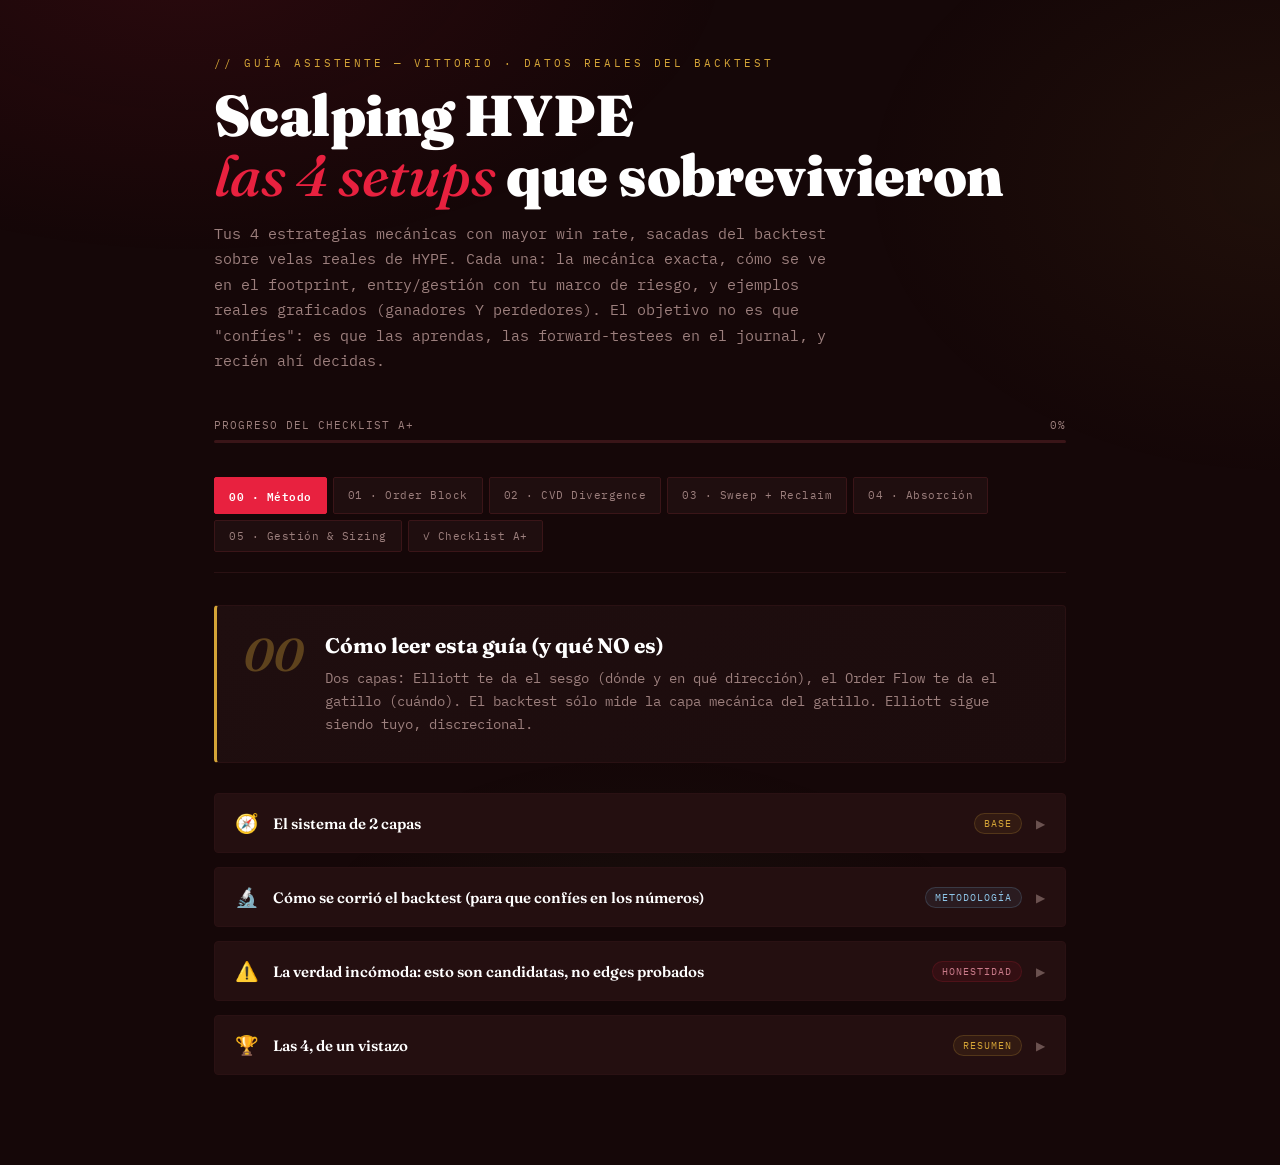
==== web/static/guia-hype.html @ 30e6351d "suggestor" ====
<!DOCTYPE html>
<html lang="es">
<head>
<meta charset="UTF-8">
<meta name="viewport" content="width=device-width, initial-scale=1.0">
<title>ULTRA GUÍA — Scalping HYPE (4 setups backtesteadas)</title>
<!-- ARCHIVO GENERADO por scripts/build_guia_hype.py desde guia-hype.template.html — no editar a mano el .html final -->
<link href="https://fonts.googleapis.com/css2?family=Fraunces:ital,opsz,wght@0,9..144,400;0,9..144,600;0,9..144,700;0,9..144,900;1,9..144,500&family=IBM+Plex+Mono:wght@400;500;600;700&display=swap" rel="stylesheet">
<style>
  :root {
    --bg: #150708;
    --bg2: #1c0c0d;
    --surface: #1f0e0f;
    --card: #240f10;
    --border: #3a1518;
    --border-soft: #2a1113;
    --blood: #e8213f;
    --blood-dim: #a91830;
    --gold: #d4a437;
    --gold-dim: #8a6d28;
    --green: #52d273;
    --rose: #c97b8a;
    --rose-dim: #6e424a;
    --cream: #f2e6e1;
    --muted: #9c7f7d;
    --muted2: #6b5250;
  }

  * { margin: 0; padding: 0; box-sizing: border-box; }

  body {
    background: var(--bg);
    color: var(--cream);
    font-family: 'Fraunces', serif;
    min-height: 100vh;
    overflow-x: hidden;
  }

  body::before {
    content: '';
    position: fixed;
    inset: 0;
    background:
      radial-gradient(ellipse 900px 500px at 15% -5%, rgba(232,33,63,0.10), transparent 60%),
      radial-gradient(ellipse 700px 500px at 100% 20%, rgba(212,164,55,0.06), transparent 60%),
      radial-gradient(ellipse 600px 400px at 50% 110%, rgba(82,210,115,0.05), transparent 60%);
    pointer-events: none;
    z-index: 0;
  }

  .mono { font-family: 'IBM Plex Mono', monospace; }

  .container {
    max-width: 900px;
    margin: 0 auto;
    padding: 56px 24px 90px;
    position: relative;
    z-index: 1;
  }

  /* ===== HEADER ===== */
  header { margin-bottom: 44px; }

  .eyebrow {
    font-family: 'IBM Plex Mono', monospace;
    font-size: 11px;
    color: var(--gold);
    letter-spacing: 3px;
    text-transform: uppercase;
    margin-bottom: 16px;
  }

  h1 {
    font-size: clamp(2.3rem, 6vw, 3.6rem);
    font-weight: 900;
    line-height: 1.05;
    color: #fff;
    margin-bottom: 14px;
    letter-spacing: -0.01em;
  }

  h1 em { font-style: italic; font-weight: 500; color: var(--blood); }

  .subtitle {
    color: var(--muted);
    font-size: 15px;
    max-width: 620px;
    line-height: 1.7;
    font-family: 'IBM Plex Mono', monospace;
    font-weight: 400;
  }

  /* ===== PROGRESS ===== */
  .progress-wrap { margin: 30px 0 34px; }
  .progress-label {
    display: flex; justify-content: space-between;
    font-family: 'IBM Plex Mono', monospace; font-size: 11px;
    color: var(--muted); margin-bottom: 8px; letter-spacing: 1px;
  }
  .progress-bar { height: 3px; background: var(--border); border-radius: 2px; overflow: hidden; }
  .progress-fill { height: 100%; background: linear-gradient(90deg, var(--blood), var(--gold)); border-radius: 2px; transition: width 0.4s ease; }

  /* ===== TABS ===== */
  .tabs {
    display: flex; gap: 6px; margin-bottom: 32px; flex-wrap: wrap;
    border-bottom: 1px solid var(--border-soft); padding-bottom: 20px;
  }
  .tab {
    font-family: 'IBM Plex Mono', monospace; font-size: 11px; padding: 8px 14px;
    border: 1px solid var(--border); background: var(--surface); color: var(--muted);
    cursor: pointer; border-radius: 2px; transition: all 0.2s; letter-spacing: 0.5px;
  }
  .tab:hover { border-color: var(--blood-dim); color: var(--rose); }
  .tab.active { background: var(--blood); color: #fff; border-color: var(--blood); font-weight: 600; }

  /* ===== PHASES ===== */
  .phase { display: none; animation: fadeIn 0.35s ease; }
  .phase.active { display: block; }
  @keyframes fadeIn { from { opacity: 0; transform: translateY(10px); } to { opacity: 1; transform: translateY(0); } }

  .phase-header {
    display: flex; align-items: flex-start; gap: 22px; margin-bottom: 30px;
    padding: 26px 26px; background: linear-gradient(135deg, var(--surface), var(--bg2));
    border: 1px solid var(--border-soft); border-left: 3px solid var(--phase-color, var(--blood));
    border-radius: 4px;
  }
  .phase-num {
    font-family: 'Fraunces', serif; font-style: italic; font-size: 46px; font-weight: 600;
    color: var(--phase-color, var(--blood)); opacity: 0.35; line-height: 1; flex-shrink: 0;
  }
  .phase-info h2 { font-size: 21px; font-weight: 700; color: #fff; margin-bottom: 8px; line-height: 1.3; }
  .phase-info p { color: var(--muted); font-size: 13.5px; line-height: 1.7; font-family: 'IBM Plex Mono', monospace; }

  /* ===== CONCEPT CARDS ===== */
  .concepts { display: flex; flex-direction: column; gap: 14px; }
  .concept-card {
    background: var(--card); border: 1px solid var(--border-soft); border-radius: 4px;
    overflow: hidden; cursor: pointer; transition: border-color 0.2s;
  }
  .concept-card:hover { border-color: var(--phase-color, var(--blood-dim)); }
  .concept-card.open { border-color: var(--phase-color, var(--blood-dim)); }
  .concept-header { display: flex; align-items: center; gap: 14px; padding: 17px 20px; }
  .concept-icon { font-size: 19px; flex-shrink: 0; }
  .concept-title { font-size: 15px; font-weight: 600; color: #fff; flex: 1; font-family: 'Fraunces', serif; }
  .concept-tag {
    font-family: 'IBM Plex Mono', monospace; font-size: 9.5px; padding: 3px 9px; border-radius: 20px;
    background: rgba(232,33,63,0.08); color: var(--rose); letter-spacing: 1px; text-transform: uppercase;
    border: 1px solid rgba(232,33,63,0.15); white-space: nowrap;
  }
  .concept-tag.gold { background: rgba(212,164,55,0.08); color: var(--gold); border-color: rgba(212,164,55,0.2); }
  .concept-tag.of { background: rgba(120,180,220,0.08); color: #8ec5e8; border-color: rgba(120,180,220,0.2); }
  .concept-tag.green { background: rgba(82,210,115,0.08); color: var(--green); border-color: rgba(82,210,115,0.22); }
  .chevron { font-size: 12px; color: var(--muted2); transition: transform 0.25s; flex-shrink: 0; }
  .concept-card.open .chevron { transform: rotate(90deg); color: var(--phase-color, var(--blood)); }
  .concept-body { display: none; padding: 0 20px 22px; border-top: 1px solid var(--border-soft); }
  .concept-card.open .concept-body { display: block; }
  .concept-body p { color: var(--muted); font-size: 13.5px; line-height: 1.75; margin: 15px 0; font-family: 'IBM Plex Mono', monospace; }
  .concept-body p strong { color: var(--cream); }

  /* Steps */
  .steps { list-style: none; display: flex; flex-direction: column; gap: 9px; }
  .steps li { display: flex; gap: 12px; align-items: flex-start; font-size: 13.5px; color: var(--cream); line-height: 1.6; font-family: 'IBM Plex Mono', monospace; }
  .step-num {
    font-family: 'IBM Plex Mono', monospace; font-size: 10.5px; font-weight: 600; color: var(--gold);
    background: rgba(212,164,55,0.1); border-radius: 2px; padding: 2px 7px; flex-shrink: 0; margin-top: 1px; white-space: nowrap;
  }

  /* Boxes */
  .signals-box { background: rgba(232,33,63,0.045); border: 1px solid rgba(232,33,63,0.15); border-radius: 3px; padding: 15px 17px; margin-top: 14px; }
  .signals-box.gold-box { background: rgba(212,164,55,0.045); border-color: rgba(212,164,55,0.18); }
  .signals-box.of-box { background: rgba(120,180,220,0.04); border-color: rgba(120,180,220,0.18); }
  .signals-box.green-box { background: rgba(82,210,115,0.05); border-color: rgba(82,210,115,0.18); }
  .box-label { font-family: 'IBM Plex Mono', monospace; font-size: 10px; color: var(--blood); letter-spacing: 2px; text-transform: uppercase; margin-bottom: 11px; font-weight: 600; }
  .gold-box .box-label { color: var(--gold); }
  .of-box .box-label { color: #8ec5e8; }
  .green-box .box-label { color: var(--green); }
  .signals-box ul { list-style: none; display: flex; flex-direction: column; gap: 7px; }
  .signals-box ul li { font-size: 13px; color: var(--cream); padding-left: 16px; position: relative; line-height: 1.6; font-family: 'IBM Plex Mono', monospace; }
  .signals-box ul li::before { content: '→'; position: absolute; left: 0; color: var(--blood); font-size: 11px; }
  .gold-box ul li::before { color: var(--gold); }
  .of-box ul li::before { color: #8ec5e8; }
  .green-box ul li::before { color: var(--green); }
  .warn-box { background: rgba(232,33,63,0.07); border: 1px solid rgba(232,33,63,0.25); border-radius: 3px; padding: 13px 16px; margin-top: 14px; font-size: 12.5px; color: #f0b8c1; line-height: 1.65; font-family: 'IBM Plex Mono', monospace; }
  .warn-box strong { color: var(--blood); }
  .uncertain-box { background: rgba(212,164,55,0.06); border: 1px dashed rgba(212,164,55,0.35); border-radius: 3px; padding: 11px 15px; margin-top: 12px; font-size: 12px; color: var(--gold); line-height: 1.6; font-family: 'IBM Plex Mono', monospace; font-style: italic; }

  /* Tables */
  .struct-table { width: 100%; border-collapse: collapse; margin-top: 14px; font-family: 'IBM Plex Mono', monospace; font-size: 12.5px; }
  .struct-table th { text-align: left; color: var(--gold); font-weight: 600; padding: 8px 10px; border-bottom: 1px solid var(--border); font-size: 11px; letter-spacing: 0.5px; text-transform: uppercase; }
  .struct-table td { padding: 8px 10px; border-bottom: 1px solid var(--border-soft); color: var(--cream); }
  .struct-table tr:last-child td { border-bottom: none; }
  .struct-table td.pos { color: var(--green); }
  .struct-table td.neg { color: var(--blood); }
  .struct-table td.neu { color: var(--gold); }

  .divider-label { font-family: 'IBM Plex Mono', monospace; font-size: 10px; color: var(--muted2); letter-spacing: 2px; text-transform: uppercase; margin: 6px 0 4px; }

  /* Charts */
  .chartbox { margin: 16px 0 6px; background: rgba(0,0,0,0.28); border: 1px solid var(--border-soft); border-radius: 6px; padding: 10px; overflow-x: auto; }
  .chartbox svg { width: 100%; min-width: 580px; height: auto; display: block; }
  .chart-facts { display: flex; flex-wrap: wrap; gap: 6px; margin: 12px 0 2px; }
  .fact { font-family: 'IBM Plex Mono', monospace; font-size: 10.5px; padding: 4px 9px; border-radius: 3px; background: rgba(255,255,255,0.03); border: 1px solid var(--border); color: var(--cream); }
  .fact.win { color: var(--green); border-color: rgba(82,210,115,0.3); background: rgba(82,210,115,0.06); }
  .fact.loss { color: var(--blood); border-color: rgba(232,33,63,0.3); background: rgba(232,33,63,0.06); }
  .chart-cap { font-family: 'IBM Plex Mono', monospace; font-size: 11px; color: var(--muted); margin-top: 8px; line-height: 1.55; }

  /* Calculator */
  .calc { background: var(--surface); border: 1px solid var(--border); border-radius: 6px; padding: 18px; margin-top: 16px; }
  .calc-grid { display: grid; grid-template-columns: repeat(auto-fit, minmax(128px, 1fr)); gap: 12px; }
  .calc-field { display: flex; flex-direction: column; gap: 5px; }
  .calc-field label { font-family: 'IBM Plex Mono', monospace; font-size: 10px; letter-spacing: 1px; text-transform: uppercase; color: var(--muted); }
  .calc-field input { background: var(--bg2); border: 1px solid var(--border); border-radius: 3px; padding: 8px 10px; color: var(--cream); font-family: 'IBM Plex Mono', monospace; font-size: 13px; width: 100%; }
  .calc-field input:focus { outline: none; border-color: #8ec5e8; }
  .calc-results { display: grid; grid-template-columns: repeat(auto-fit, minmax(118px, 1fr)); gap: 10px; margin-top: 16px; }
  .calc-stat { background: var(--bg2); border: 1px solid var(--border-soft); border-radius: 4px; padding: 10px 12px; }
  .cs-label { font-family: 'IBM Plex Mono', monospace; font-size: 9.5px; letter-spacing: 1px; text-transform: uppercase; color: var(--muted); margin-bottom: 5px; }
  .cs-value { font-family: 'IBM Plex Mono', monospace; font-size: 18px; font-weight: 600; color: var(--cream); }
  .cs-value.pos { color: var(--green); } .cs-value.neg { color: var(--blood); } .cs-value.neu { color: var(--gold); }
  .cs-sub { font-family: 'IBM Plex Mono', monospace; font-size: 10px; color: var(--muted2); margin-top: 3px; }
  .verdict { margin-top: 14px; padding: 12px 14px; border-radius: 4px; font-family: 'IBM Plex Mono', monospace; font-size: 13px; font-weight: 600; text-align: center; }
  .verdict.v-pos { background: rgba(82,210,115,0.1); color: var(--green); border: 1px solid rgba(82,210,115,0.3); }
  .verdict.v-neg { background: rgba(232,33,63,0.1); color: var(--blood); border: 1px solid rgba(232,33,63,0.3); }
  .verdict.v-neu { background: rgba(212,164,55,0.1); color: var(--gold); border: 1px solid rgba(212,164,55,0.3); }
  hr.divider { height: 1px; background: var(--border-soft); margin: 22px 0; border: none; }

  /* Checklist */
  .checklist { list-style: none; display: flex; flex-direction: column; gap: 8px; margin-top: 10px; }
  .checklist li { display: flex; gap: 11px; align-items: flex-start; font-size: 13px; color: var(--cream); line-height: 1.55; cursor: pointer; padding: 9px 11px; background: rgba(255,255,255,0.015); border-radius: 3px; border: 1px solid transparent; transition: all 0.15s; user-select: none; font-family: 'IBM Plex Mono', monospace; }
  .checklist li:hover { border-color: var(--border); }
  .checklist li.checked { color: var(--muted); text-decoration: line-through; background: rgba(82,210,115,0.05); border-color: rgba(82,210,115,0.2); }
  .check-box { width: 16px; height: 16px; border: 1.5px solid var(--border); border-radius: 3px; flex-shrink: 0; margin-top: 1px; display: flex; align-items: center; justify-content: center; font-size: 10px; transition: all 0.15s; }
  .checklist li.checked .check-box { background: var(--green); border-color: var(--green); color: #0c2414; }

  .callout { font-family:'IBM Plex Mono',monospace; font-size:12px; color:var(--muted); line-height:1.6; margin-top:10px; padding-left:14px; border-left:2px solid var(--border); }
</style>
</head>
<body>
<div class="container">

  <header>
    <div class="eyebrow">// Guía asistente — Vittorio · datos reales del backtest</div>
    <h1>Scalping HYPE<br><em>las 4 setups</em> que sobrevivieron</h1>
    <p class="subtitle">Tus 4 estrategias mecánicas con mayor win rate, sacadas del backtest sobre velas reales de HYPE. Cada una: la mecánica exacta, cómo se ve en el footprint, entry/gestión con tu marco de riesgo, y ejemplos reales graficados (ganadores Y perdedores). El objetivo no es que "confíes": es que las aprendas, las forward-testees en el journal, y recién ahí decidas.</p>
  </header>

  <div class="progress-wrap">
    <div class="progress-label">
      <span>PROGRESO DEL CHECKLIST A+</span>
      <span id="progress-pct">0%</span>
    </div>
    <div class="progress-bar"><div class="progress-fill" id="progress-fill" style="width:0%"></div></div>
  </div>

  <div class="tabs">
    <button class="tab active" onclick="showPhase(0)">00 · Método</button>
    <button class="tab" onclick="showPhase(1)">01 · Order Block</button>
    <button class="tab" onclick="showPhase(2)">02 · CVD Divergence</button>
    <button class="tab" onclick="showPhase(3)">03 · Sweep + Reclaim</button>
    <button class="tab" onclick="showPhase(4)">04 · Absorción</button>
    <button class="tab" onclick="showPhase(5)">05 · Gestión &amp; Sizing</button>
    <button class="tab" onclick="showPhase(6)">✓ Checklist A+</button>
  </div>

  <!-- ===================== 00 · MÉTODO ===================== -->
  <div class="phase active" id="phase-0" style="--phase-color: #d4a437">
    <div class="phase-header">
      <div class="phase-num">00</div>
      <div class="phase-info">
        <h2>Cómo leer esta guía (y qué NO es)</h2>
        <p>Dos capas: Elliott te da el sesgo (dónde y en qué dirección), el Order Flow te da el gatillo (cuándo). El backtest sólo mide la capa mecánica del gatillo. Elliott sigue siendo tuyo, discrecional.</p>
      </div>
    </div>

    <div class="concepts">

      <div class="concept-card" onclick="toggleCard(this)">
        <div class="concept-header">
          <span class="concept-icon">🧭</span>
          <span class="concept-title">El sistema de 2 capas</span>
          <span class="concept-tag gold">BASE</span>
          <span class="chevron">▶</span>
        </div>
        <div class="concept-body">
          <p>Todo setup válido vive <strong>dentro de un POI</strong> — nunca se opera en el aire. Elliott + estructura marcan la zona y el sesgo HTF; el order flow confirma el gatillo en el LTF (15m/1m).</p>
          <ul class="steps">
            <li><span class="step-num">CAPA 1</span> <strong>Elliott / estructura (discrecional):</strong> conteo de ondas, POI, invalidación. Esto NO se puede backtestear porque el conteo es subjetivo y re-etiquetable — lo ponés vos a mano en <span class="mono">context/HYPEUSDT.yaml</span>.</li>
            <li><span class="step-num">CAPA 2</span> <strong>Order Flow (mecánico):</strong> volumen, delta, CVD, sweep, absorción. Esto SÍ es determinista → es lo que se backtesteó y lo que ves en las 4 pestañas siguientes.</li>
          </ul>
          <div class="signals-box gold-box">
            <div class="box-label">La respuesta a tu pregunta original</div>
            <ul>
              <li>Medís win rate sobre los gatillos de volumen/order flow (estas 4)</li>
              <li>Acompañás con Elliott de forma discrecional como filtro de zona y dirección</li>
              <li>El backtest te da la hipótesis; el journal te da la verdad</li>
            </ul>
          </div>
        </div>
      </div>

      <div class="concept-card" onclick="toggleCard(this)">
        <div class="concept-header">
          <span class="concept-icon">🔬</span>
          <span class="concept-title">Cómo se corrió el backtest (para que confíes en los números)</span>
          <span class="concept-tag of">METODOLOGÍA</span>
          <span class="chevron">▶</span>
        </div>
        <div class="concept-body">
          <ul class="steps">
            <li><span class="step-num">DATA</span> Velas reales de HYPE en <span class="mono">data/cache.db</span> (1m completo desde 2025-05-30). Los timeframes mayores se resamplean del 1m.</li>
            <li><span class="step-num">ENTRY</span> La señal se estampa al cierre de la vela de confirmación y se entra al <strong>open de la vela siguiente</strong> (sin mirar el futuro).</li>
            <li><span class="step-num">DELTA</span> Como es histórico sin footprint real, el delta es un <strong>proxy de klines</strong>: <span class="mono">delta = 2·taker_buy − volumen</span>. Suficiente para el sesgo, no idéntico a ATAS.</li>
            <li><span class="step-num">COSTOS</span> 5 bps de fee + 2 bps de slippage por lado. El "win" es net-R después de costos.</li>
            <li><span class="step-num">SALIDA</span> SL / TP a R fijo; si una vela toca ambos, gana el SL (stop-first, conservador); timeout a 96 barras.</li>
            <li><span class="step-num">SPLIT</span> Train/test cronológico 70/30. Los números que mostramos son el <strong>out-of-sample</strong> (el 30% final, que el ranking no vio para elegir). Elegibles sólo configs con ≥30 trades.</li>
          </ul>
          <div class="signals-box of-box">
            <div class="box-label">Glosario rápido</div>
            <ul>
              <li><strong>Win rate:</strong> % de trades con net-R &gt; 0</li>
              <li><strong>Expectancy (R):</strong> lo que ganás en promedio por trade, en múltiplos de riesgo. &gt; 0 = sistema +EV</li>
              <li><strong>Profit factor:</strong> ganancias / pérdidas. &gt; 1 = positivo</li>
              <li><strong>Max DD (R):</strong> peor racha acumulada, en R</li>
              <li><strong>Breakeven WR:</strong> win rate mínimo para no perder = 1/(1+RR). A 2R → 33.3%, a 3R → 25%</li>
            </ul>
          </div>
        </div>
      </div>

      <div class="concept-card" onclick="toggleCard(this)">
        <div class="concept-header">
          <span class="concept-icon">⚠️</span>
          <span class="concept-title">La verdad incómoda: esto son candidatas, no edges probados</span>
          <span class="concept-tag">HONESTIDAD</span>
          <span class="chevron">▶</span>
        </div>
        <div class="concept-body">
          <p>Lo digo derecho porque es tu plata: las 4 son <strong>positivas out-of-sample (2026) pero negativas en la muestra completa</strong>. El edge apareció recién en 2026. Las muestras de Order Block y Sweep son chicas (n≈34-38) y los intervalos de confianza del WR son anchos.</p>
          <div class="warn-box">
            <strong>Qué significa en la práctica:</strong> se aprenden y se <strong>forward-testean en el journal</strong> con size fijo (tu tope $21 = 7%). NO se sube el riesgo ni se calcula Kelly hasta tener ≥100 trades reales con expectancy positiva. Nada de esto se porta a BTC — en BTC todas las estrategias dieron negativo en 2019-2026.
          </div>
          <div class="signals-box gold-box">
            <div class="box-label">El número que perseguís</div>
            <ul>
              <li>A RR 2, breakeven = 33%. A RR 3, breakeven = 25%.</li>
              <li>La pregunta que el journal tiene que responder: ¿tu WR real queda por encima de ese piso, después de costos y de tu psicología?</li>
            </ul>
          </div>
        </div>
      </div>

      <div class="concept-card" onclick="toggleCard(this)">
        <div class="concept-header">
          <span class="concept-icon">🏆</span>
          <span class="concept-title">Las 4, de un vistazo</span>
          <span class="concept-tag gold">RESUMEN</span>
          <span class="chevron">▶</span>
        </div>
        <div class="concept-body">
          <table class="struct-table">
            <tr><th>Setup</th><th>WR (OOS)</th><th>Expect.</th><th>n</th><th>Fuerte en…</th></tr>
            <tr><td>Order Block retest</td><td class="neu">42.1%</td><td class="pos">+0.48R</td><td>38</td><td>mejor expectancy</td></tr>
            <tr><td>CVD Divergence</td><td class="pos">45.4%</td><td class="pos">+0.20R</td><td class="pos">185</td><td>la más robusta (muestra)</td></tr>
            <tr><td>Sweep + Reclaim</td><td class="neu">41.2%</td><td class="pos">+0.20R</td><td>34</td><td>Wyckoff spring</td></tr>
            <tr><td>Absorción / trapped</td><td class="neu">43.1%</td><td class="pos">+0.10R</td><td>51</td><td>reversión en el POI</td></tr>
          </table>
          <p class="callout">Todas 15m, LONG. Tip de lectura: más WR ≠ mejor. Un target 2R sube el WR pero baja la expectancy; un 3R lo baja pero paga más por acierto. Por eso miramos las dos cosas juntas.</p>
        </div>
      </div>

    </div>
  </div>

  <!-- ===================== 01 · ORDER BLOCK ===================== -->
  <div class="phase" id="phase-1" style="--phase-color: #e8213f">
    <div class="phase-header">
      <div class="phase-num">01</div>
      <div class="phase-info">
        <h2>Order Block retest — la de mayor expectancy</h2>
        <p>Impulso con volumen que rompe estructura → volvés al último bloque de oferta/demanda que lo originó → entrás en el retest cuando el delta reconfirma. +0.48R por trade.</p>
      </div>
    </div>

    <div class="concepts">

      <div class="concept-card open" onclick="toggleCard(this)">
        <div class="concept-header">
          <span class="concept-icon">🧱</span>
          <span class="concept-title">Qué es y por qué está primera</span>
          <span class="concept-tag">STATS</span>
          <span class="chevron">▶</span>
        </div>
        <div class="concept-body">
          <p>Un Order Block es la <strong>última vela contraria antes de un impulso fuerte</strong>. Ese impulso deja una zona sin mitigar; cuando el precio vuelve a testearla y el flujo reconfirma, es entrada a favor de la fuerza que rompió.</p>
          <table class="struct-table">
            <tr><th>Métrica</th><th>Valor</th><th>Lectura</th></tr>
            <tr><td>Win rate (test / OOS)</td><td class="neu">42.1%</td><td>por encima del breakeven 25% (3R)</td></tr>
            <tr><td>Expectancy (test)</td><td class="pos">+0.48R</td><td>la mejor de las 4</td></tr>
            <tr><td>Expectancy (full)</td><td class="pos">+0.20R</td><td>única que aguanta positiva full-sample</td></tr>
            <tr><td>Profit factor</td><td class="pos">1.74</td><td>gana 1.74 por cada 1 que pierde</td></tr>
            <tr><td>Muestra (n test)</td><td class="neg">38</td><td>chica — CI95 del WR [27.9%, 57.8%]</td></tr>
            <tr><td>Max drawdown</td><td>7.27R</td><td>racha peor tolerable</td></tr>
            <tr><td>Config</td><td>15m · 3R · vol 1.5× · +BTC</td><td>filtro BTC EMA20&gt;EMA50</td></tr>
          </table>
          <p class="callout">Variante 2R: el WR sube a ~46% pero la expectancy baja. Elegí 3R si aguantás rachas; 2R si tu psicología necesita más aciertos.</p>
        </div>
      </div>

      <div class="concept-card" onclick="toggleCard(this)">
        <div class="concept-header">
          <span class="concept-icon">⚙️</span>
          <span class="concept-title">La mecánica exacta (lo que dispara en el backtest)</span>
          <span class="concept-tag">MECÁNICA</span>
          <span class="chevron">▶</span>
        </div>
        <div class="concept-body">
          <ul class="steps">
            <li><span class="step-num">01</span> <strong>Impulso/BOS:</strong> una vela cierra por encima de la resistencia (últimos 30 bares) CON delta&gt;0, volumen ≥ 1.5× la media, y rango ≥ 1.5× ATR.</li>
            <li><span class="step-num">02</span> <strong>Order Block:</strong> se marca la última vela bajista de las 3 previas al impulso. Su rango (low, high) es la zona.</li>
            <li><span class="step-num">03</span> <strong>Retest + gatillo:</strong> una vela posterior (hasta 30 bares) mete la mecha en la zona (low ≤ techo del OB) PERO cierra por encima del techo, con delta&gt;0. Ahí entra.</li>
            <li><span class="step-num">SL</span> Entry − 1.5× ATR.</li>
            <li><span class="step-num">TP</span> 3R fijo (riesgo × 3).</li>
            <li><span class="step-num">✕</span> Zona invalidada si una vela cierra por debajo del piso del OB, o si expira a 30 bares.</li>
          </ul>
        </div>
      </div>

      <div class="concept-card" onclick="toggleCard(this)">
        <div class="concept-header">
          <span class="concept-icon">🔭</span>
          <span class="concept-title">Cómo verlo en ATAS · entry · gestión</span>
          <span class="concept-tag of">EJECUCIÓN</span>
          <span class="chevron">▶</span>
        </div>
        <div class="concept-body">
          <div class="signals-box of-box">
            <div class="box-label">En el footprint</div>
            <ul>
              <li>La vela de impulso debe tener delta fuerte y volumen mayor al del rango previo (BOS real, no fakeout)</li>
              <li>El OB "bueno" tiene volumen mayor a sus vecinas — cajita sobre esa vela</li>
              <li>En el retest buscás absorción/delta flip a verde justo en el techo del bloque</li>
            </ul>
          </div>
          <div class="signals-box green-box">
            <div class="box-label">Entry</div>
            <ul>
              <li>Zona, no tick: repartí en 1-3 entradas dentro del OB</li>
              <li>Conservador: esperás el cierre de la vela con delta+ por encima del techo</li>
            </ul>
          </div>
          <div class="signals-box gold-box">
            <div class="box-label">Gestión</div>
            <ul>
              <li>SL estructural debajo del piso del OB (donde se rompe la tesis), nunca scalp-tight</li>
              <li>TP1 parcial rápido → mové SL a breakeven → dejá correr el resto a 3R</li>
            </ul>
          </div>
        </div>
      </div>

      <div class="concept-card" onclick="toggleCard(this)">
        <div class="concept-header">
          <span class="concept-icon">📈</span>
          <span class="concept-title">Ejemplos reales del backtest</span>
          <span class="concept-tag green">CHARTS</span>
          <span class="chevron">▶</span>
        </div>
        <div class="concept-body">
          <div class="divider-label">Ganador — +2.81R</div>
          <div class="chartbox"><svg viewBox="0 0 760 320" xmlns="http://www.w3.org/2000/svg" font-family="IBM Plex Mono" preserveAspectRatio="xMidYMid meet"><rect x="0" y="0" width="760" height="320" fill="#150708"/><rect x="8" y="166.4" width="694" height="14.3" fill="rgba(232,33,63,0.07)"/><rect x="8" y="123.4" width="694" height="43.0" fill="rgba(82,210,115,0.06)"/><line x1="11.6" y1="185.7" x2="11.6" y2="197.5" stroke="#63d194" stroke-width="1"/><rect x="9.4" y="188.1" width="4.5" height="9.4" fill="#4bb37c" stroke="#63d194" stroke-width="0.6"/><rect x="9.4" y="285.2" width="4.5" height="10.8" fill="#4bb37c" opacity="0.5"/><line x1="18.8" y1="186.5" x2="18.8" y2="194.7" stroke="#e85a72" stroke-width="1"/><rect x="16.6" y="188.1" width="4.5" height="6.6" fill="#cf3a53" stroke="#e85a72" stroke-width="0.6"/><rect x="16.6" y="291.1" width="4.5" height="4.9" fill="#cf3a53" opacity="0.5"/><line x1="26.1" y1="193.5" x2="26.1" y2="198.7" stroke="#e85a72" stroke-width="1"/><rect x="23.8" y="194.6" width="4.5" height="2.3" fill="#cf3a53" stroke="#e85a72" stroke-width="0.6"/><rect x="23.8" y="291.4" width="4.5" height="4.6" fill="#cf3a53" opacity="0.5"/><line x1="33.3" y1="190.0" x2="33.3" y2="198.5" stroke="#63d194" stroke-width="1"/><rect x="31.1" y="194.1" width="4.5" height="2.9" fill="#4bb37c" stroke="#63d194" stroke-width="0.6"/><rect x="31.1" y="286.2" width="4.5" height="9.8" fill="#4bb37c" opacity="0.5"/><line x1="40.5" y1="193.1" x2="40.5" y2="200.2" stroke="#e85a72" stroke-width="1"/><rect x="38.3" y="193.9" width="4.5" height="4.4" fill="#cf3a53" stroke="#e85a72" stroke-width="0.6"/><rect x="38.3" y="289.7" width="4.5" height="6.3" fill="#cf3a53" opacity="0.5"/><line x1="47.8" y1="193.1" x2="47.8" y2="198.3" stroke="#63d194" stroke-width="1"/><rect x="45.5" y="197.3" width="4.5" height="1.0" fill="#4bb37c" stroke="#63d194" stroke-width="0.6"/><rect x="45.5" y="292.5" width="4.5" height="3.5" fill="#4bb37c" opacity="0.5"/><line x1="55.0" y1="197.3" x2="55.0" y2="208.9" stroke="#e85a72" stroke-width="1"/><rect x="52.7" y="197.3" width="4.5" height="11.0" fill="#cf3a53" stroke="#e85a72" stroke-width="0.6"/><rect x="52.7" y="268.8" width="4.5" height="27.2" fill="#d4a437" opacity="0.95"/><line x1="62.2" y1="197.3" x2="62.2" y2="208.4" stroke="#63d194" stroke-width="1"/><rect x="60.0" y="201.8" width="4.5" height="6.5" fill="#4bb37c" stroke="#63d194" stroke-width="0.6"/><rect x="60.0" y="286.2" width="4.5" height="9.8" fill="#4bb37c" opacity="0.5"/><line x1="69.4" y1="195.5" x2="69.4" y2="202.4" stroke="#63d194" stroke-width="1"/><rect x="67.2" y="198.3" width="4.5" height="3.3" fill="#4bb37c" stroke="#63d194" stroke-width="0.6"/><rect x="67.2" y="285.7" width="4.5" height="10.3" fill="#4bb37c" opacity="0.5"/><line x1="76.7" y1="190.3" x2="76.7" y2="198.3" stroke="#63d194" stroke-width="1"/><rect x="74.4" y="190.3" width="4.5" height="8.0" fill="#4bb37c" stroke="#63d194" stroke-width="0.6"/><rect x="74.4" y="286.5" width="4.5" height="9.5" fill="#4bb37c" opacity="0.5"/><line x1="83.9" y1="186.7" x2="83.9" y2="191.2" stroke="#e85a72" stroke-width="1"/><rect x="81.7" y="190.3" width="4.5" height="1.0" fill="#cf3a53" stroke="#e85a72" stroke-width="0.6"/><rect x="81.7" y="284.4" width="4.5" height="11.6" fill="#cf3a53" opacity="0.5"/><line x1="91.1" y1="183.0" x2="91.1" y2="195.7" stroke="#63d194" stroke-width="1"/><rect x="88.9" y="184.1" width="4.5" height="6.5" fill="#4bb37c" stroke="#63d194" stroke-width="0.6"/><rect x="88.9" y="279.2" width="4.5" height="16.8" fill="#d4a437" opacity="0.95"/><line x1="98.4" y1="177.5" x2="98.4" y2="187.9" stroke="#63d194" stroke-width="1"/><rect x="96.1" y="177.9" width="4.5" height="6.2" fill="#4bb37c" stroke="#63d194" stroke-width="0.6"/><rect x="96.1" y="268.0" width="4.5" height="28.0" fill="#d4a437" opacity="0.95"/><line x1="105.6" y1="170.0" x2="105.6" y2="179.1" stroke="#63d194" stroke-width="1"/><rect x="103.4" y="171.0" width="4.5" height="6.8" fill="#4bb37c" stroke="#63d194" stroke-width="0.6"/><rect x="103.4" y="259.1" width="4.5" height="36.9" fill="#d4a437" opacity="0.95"/><line x1="112.8" y1="167.8" x2="112.8" y2="175.1" stroke="#e85a72" stroke-width="1"/><rect x="110.6" y="170.7" width="4.5" height="1.2" fill="#cf3a53" stroke="#e85a72" stroke-width="0.6"/><rect x="110.6" y="276.1" width="4.5" height="19.9" fill="#cf3a53" opacity="0.5"/><line x1="120.1" y1="158.6" x2="120.1" y2="180.0" stroke="#63d194" stroke-width="1"/><rect x="117.8" y="159.0" width="4.5" height="13.0" fill="#4bb37c" stroke="#63d194" stroke-width="0.6"/><rect x="117.8" y="254.0" width="4.5" height="42.0" fill="#d4a437" opacity="0.95"/><line x1="127.3" y1="154.2" x2="127.3" y2="164.5" stroke="#e85a72" stroke-width="1"/><rect x="125.0" y="159.0" width="4.5" height="5.5" fill="#cf3a53" stroke="#e85a72" stroke-width="0.6"/><rect x="125.0" y="268.1" width="4.5" height="27.9" fill="#d4a437" opacity="0.95"/><line x1="134.5" y1="162.5" x2="134.5" y2="170.7" stroke="#e85a72" stroke-width="1"/><rect x="132.3" y="164.5" width="4.5" height="2.0" fill="#cf3a53" stroke="#e85a72" stroke-width="0.6"/><rect x="132.3" y="279.7" width="4.5" height="16.3" fill="#cf3a53" opacity="0.5"/><line x1="141.7" y1="155.3" x2="141.7" y2="168.7" stroke="#63d194" stroke-width="1"/><rect x="139.5" y="157.9" width="4.5" height="8.5" fill="#4bb37c" stroke="#63d194" stroke-width="0.6"/><rect x="139.5" y="273.4" width="4.5" height="22.6" fill="#4bb37c" opacity="0.5"/><line x1="149.0" y1="154.8" x2="149.0" y2="159.3" stroke="#63d194" stroke-width="1"/><rect x="146.7" y="156.7" width="4.5" height="1.0" fill="#4bb37c" stroke="#63d194" stroke-width="0.6"/><rect x="146.7" y="281.4" width="4.5" height="14.6" fill="#4bb37c" opacity="0.5"/><line x1="156.2" y1="154.7" x2="156.2" y2="160.4" stroke="#63d194" stroke-width="1"/><rect x="154.0" y="155.6" width="4.5" height="1.4" fill="#4bb37c" stroke="#63d194" stroke-width="0.6"/><rect x="154.0" y="281.0" width="4.5" height="15.0" fill="#4bb37c" opacity="0.5"/><line x1="163.4" y1="148.0" x2="163.4" y2="158.2" stroke="#63d194" stroke-width="1"/><rect x="161.2" y="148.7" width="4.5" height="6.8" fill="#4bb37c" stroke="#63d194" stroke-width="0.6"/><rect x="161.2" y="273.2" width="4.5" height="22.8" fill="#4bb37c" opacity="0.5"/><line x1="170.7" y1="144.0" x2="170.7" y2="159.7" stroke="#e85a72" stroke-width="1"/><rect x="168.4" y="148.6" width="4.5" height="2.7" fill="#cf3a53" stroke="#e85a72" stroke-width="0.6"/><rect x="168.4" y="257.3" width="4.5" height="38.7" fill="#d4a437" opacity="0.95"/><line x1="177.9" y1="150.1" x2="177.9" y2="162.0" stroke="#e85a72" stroke-width="1"/><rect x="175.6" y="151.3" width="4.5" height="9.1" fill="#cf3a53" stroke="#e85a72" stroke-width="0.6"/><rect x="175.6" y="278.0" width="4.5" height="18.0" fill="#cf3a53" opacity="0.5"/><line x1="185.1" y1="143.6" x2="185.1" y2="162.5" stroke="#63d194" stroke-width="1"/><rect x="182.9" y="148.6" width="4.5" height="11.8" fill="#4bb37c" stroke="#63d194" stroke-width="0.6"/><rect x="182.9" y="271.7" width="4.5" height="24.3" fill="#4bb37c" opacity="0.5"/><line x1="192.3" y1="141.9" x2="192.3" y2="155.1" stroke="#63d194" stroke-width="1"/><rect x="190.1" y="144.8" width="4.5" height="3.7" fill="#4bb37c" stroke="#63d194" stroke-width="0.6"/><rect x="190.1" y="271.5" width="4.5" height="24.5" fill="#4bb37c" opacity="0.5"/><line x1="199.6" y1="142.5" x2="199.6" y2="157.3" stroke="#e85a72" stroke-width="1"/><rect x="197.3" y="144.7" width="4.5" height="10.6" fill="#cf3a53" stroke="#e85a72" stroke-width="0.6"/><rect x="197.3" y="279.0" width="4.5" height="17.0" fill="#cf3a53" opacity="0.5"/><line x1="206.8" y1="146.1" x2="206.8" y2="159.2" stroke="#63d194" stroke-width="1"/><rect x="204.6" y="149.7" width="4.5" height="5.7" fill="#4bb37c" stroke="#63d194" stroke-width="0.6"/><rect x="204.6" y="284.2" width="4.5" height="11.8" fill="#4bb37c" opacity="0.5"/><line x1="214.0" y1="148.1" x2="214.0" y2="155.5" stroke="#e85a72" stroke-width="1"/><rect x="211.8" y="149.7" width="4.5" height="5.4" fill="#cf3a53" stroke="#e85a72" stroke-width="0.6"/><rect x="211.8" y="286.6" width="4.5" height="9.4" fill="#cf3a53" opacity="0.5"/><line x1="221.3" y1="143.0" x2="221.3" y2="155.1" stroke="#63d194" stroke-width="1"/><rect x="219.0" y="145.5" width="4.5" height="9.5" fill="#4bb37c" stroke="#63d194" stroke-width="0.6"/><rect x="219.0" y="276.9" width="4.5" height="19.1" fill="#4bb37c" opacity="0.5"/><line x1="228.5" y1="140.8" x2="228.5" y2="147.3" stroke="#63d194" stroke-width="1"/><rect x="226.2" y="141.9" width="4.5" height="3.9" fill="#4bb37c" stroke="#63d194" stroke-width="0.6"/><rect x="226.2" y="283.6" width="4.5" height="12.4" fill="#4bb37c" opacity="0.5"/><line x1="235.7" y1="137.2" x2="235.7" y2="146.7" stroke="#63d194" stroke-width="1"/><rect x="233.5" y="139.9" width="4.5" height="1.9" fill="#4bb37c" stroke="#63d194" stroke-width="0.6"/><rect x="233.5" y="279.5" width="4.5" height="16.5" fill="#4bb37c" opacity="0.5"/><line x1="242.9" y1="139.3" x2="242.9" y2="149.0" stroke="#e85a72" stroke-width="1"/><rect x="240.7" y="139.9" width="4.5" height="4.1" fill="#cf3a53" stroke="#e85a72" stroke-width="0.6"/><rect x="240.7" y="282.9" width="4.5" height="13.1" fill="#cf3a53" opacity="0.5"/><line x1="250.2" y1="132.5" x2="250.2" y2="143.9" stroke="#63d194" stroke-width="1"/><rect x="247.9" y="134.8" width="4.5" height="9.1" fill="#4bb37c" stroke="#63d194" stroke-width="0.6"/><rect x="247.9" y="254.9" width="4.5" height="41.1" fill="#d4a437" opacity="0.95"/><line x1="257.4" y1="129.7" x2="257.4" y2="141.8" stroke="#e85a72" stroke-width="1"/><rect x="255.2" y="134.6" width="4.5" height="6.9" fill="#cf3a53" stroke="#e85a72" stroke-width="0.6"/><rect x="255.2" y="270.1" width="4.5" height="25.9" fill="#cf3a53" opacity="0.5"/><line x1="264.6" y1="129.1" x2="264.6" y2="144.4" stroke="#63d194" stroke-width="1"/><rect x="262.4" y="132.8" width="4.5" height="8.9" fill="#4bb37c" stroke="#63d194" stroke-width="0.6"/><rect x="262.4" y="282.3" width="4.5" height="13.7" fill="#4bb37c" opacity="0.5"/><line x1="271.9" y1="129.3" x2="271.9" y2="141.4" stroke="#e85a72" stroke-width="1"/><rect x="269.6" y="132.9" width="4.5" height="6.8" fill="#cf3a53" stroke="#e85a72" stroke-width="0.6"/><rect x="269.6" y="279.8" width="4.5" height="16.2" fill="#cf3a53" opacity="0.5"/><line x1="279.1" y1="133.9" x2="279.1" y2="142.3" stroke="#63d194" stroke-width="1"/><rect x="276.9" y="136.5" width="4.5" height="3.2" fill="#4bb37c" stroke="#63d194" stroke-width="0.6"/><rect x="276.9" y="282.3" width="4.5" height="13.7" fill="#4bb37c" opacity="0.5"/><line x1="286.3" y1="131.4" x2="286.3" y2="140.8" stroke="#63d194" stroke-width="1"/><rect x="284.1" y="131.8" width="4.5" height="4.7" fill="#4bb37c" stroke="#63d194" stroke-width="0.6"/><rect x="284.1" y="284.2" width="4.5" height="11.8" fill="#4bb37c" opacity="0.5"/><line x1="293.6" y1="131.7" x2="293.6" y2="137.4" stroke="#e85a72" stroke-width="1"/><rect x="291.3" y="131.8" width="4.5" height="2.7" fill="#cf3a53" stroke="#e85a72" stroke-width="0.6"/><rect x="291.3" y="287.5" width="4.5" height="8.5" fill="#cf3a53" opacity="0.5"/><line x1="300.8" y1="111.1" x2="300.8" y2="134.6" stroke="#63d194" stroke-width="1"/><rect x="298.5" y="118.7" width="4.5" height="15.8" fill="#4bb37c" stroke="#63d194" stroke-width="0.6"/><rect x="298.5" y="237.0" width="4.5" height="59.0" fill="#d4a437" opacity="0.95"/><line x1="308.0" y1="114.2" x2="308.0" y2="128.8" stroke="#e85a72" stroke-width="1"/><rect x="305.8" y="118.7" width="4.5" height="3.1" fill="#cf3a53" stroke="#e85a72" stroke-width="0.6"/><rect x="305.8" y="265.5" width="4.5" height="30.5" fill="#cf3a53" opacity="0.5"/><line x1="315.2" y1="120.9" x2="315.2" y2="134.9" stroke="#e85a72" stroke-width="1"/><rect x="313.0" y="121.8" width="4.5" height="13.1" fill="#cf3a53" stroke="#e85a72" stroke-width="0.6"/><rect x="313.0" y="269.0" width="4.5" height="27.0" fill="#cf3a53" opacity="0.5"/><line x1="322.5" y1="127.6" x2="322.5" y2="141.9" stroke="#e85a72" stroke-width="1"/><rect x="320.2" y="134.9" width="4.5" height="1.5" fill="#cf3a53" stroke="#e85a72" stroke-width="0.6"/><rect x="320.2" y="268.3" width="4.5" height="27.7" fill="#cf3a53" opacity="0.5"/><line x1="329.7" y1="125.3" x2="329.7" y2="141.1" stroke="#63d194" stroke-width="1"/><rect x="327.5" y="125.5" width="4.5" height="10.8" fill="#4bb37c" stroke="#63d194" stroke-width="0.6"/><rect x="327.5" y="275.6" width="4.5" height="20.4" fill="#4bb37c" opacity="0.5"/><line x1="336.9" y1="125.4" x2="336.9" y2="147.2" stroke="#e85a72" stroke-width="1"/><rect x="334.7" y="126.1" width="4.5" height="17.8" fill="#cf3a53" stroke="#e85a72" stroke-width="0.6"/><rect x="334.7" y="268.7" width="4.5" height="27.3" fill="#cf3a53" opacity="0.5"/><line x1="344.2" y1="139.3" x2="344.2" y2="149.2" stroke="#e85a72" stroke-width="1"/><rect x="341.9" y="144.4" width="4.5" height="4.8" fill="#cf3a53" stroke="#e85a72" stroke-width="0.6"/><rect x="341.9" y="274.4" width="4.5" height="21.6" fill="#cf3a53" opacity="0.5"/><line x1="351.4" y1="148.0" x2="351.4" y2="160.0" stroke="#e85a72" stroke-width="1"/><rect x="349.1" y="149.1" width="4.5" height="10.5" fill="#cf3a53" stroke="#e85a72" stroke-width="0.6"/><rect x="349.1" y="264.5" width="4.5" height="31.5" fill="#cf3a53" opacity="0.5"/><line x1="358.6" y1="154.4" x2="358.6" y2="165.0" stroke="#63d194" stroke-width="1"/><rect x="356.4" y="157.3" width="4.5" height="2.2" fill="#4bb37c" stroke="#63d194" stroke-width="0.6"/><rect x="356.4" y="260.0" width="4.5" height="36.0" fill="#d4a437" opacity="0.95"/><line x1="365.8" y1="153.6" x2="365.8" y2="167.7" stroke="#e85a72" stroke-width="1"/><rect x="363.6" y="157.4" width="4.5" height="8.6" fill="#cf3a53" stroke="#e85a72" stroke-width="0.6"/><rect x="363.6" y="277.2" width="4.5" height="18.8" fill="#cf3a53" opacity="0.5"/><line x1="373.1" y1="155.2" x2="373.1" y2="166.6" stroke="#63d194" stroke-width="1"/><rect x="370.8" y="163.7" width="4.5" height="2.1" fill="#4bb37c" stroke="#63d194" stroke-width="0.6"/><rect x="370.8" y="267.7" width="4.5" height="28.3" fill="#4bb37c" opacity="0.5"/><line x1="380.3" y1="155.5" x2="380.3" y2="166.3" stroke="#63d194" stroke-width="1"/><rect x="378.1" y="157.9" width="4.5" height="5.8" fill="#4bb37c" stroke="#63d194" stroke-width="0.6"/><rect x="378.1" y="281.6" width="4.5" height="14.4" fill="#4bb37c" opacity="0.5"/><line x1="387.5" y1="154.2" x2="387.5" y2="167.3" stroke="#e85a72" stroke-width="1"/><rect x="385.3" y="157.9" width="4.5" height="6.4" fill="#cf3a53" stroke="#e85a72" stroke-width="0.6"/><rect x="385.3" y="276.7" width="4.5" height="19.3" fill="#cf3a53" opacity="0.5"/><line x1="394.8" y1="162.4" x2="394.8" y2="173.3" stroke="#e85a72" stroke-width="1"/><rect x="392.5" y="164.5" width="4.5" height="7.8" fill="#cf3a53" stroke="#e85a72" stroke-width="0.6"/><rect x="392.5" y="278.0" width="4.5" height="18.0" fill="#cf3a53" opacity="0.5"/><line x1="402.0" y1="169.0" x2="402.0" y2="178.7" stroke="#e85a72" stroke-width="1"/><rect x="399.7" y="172.3" width="4.5" height="6.1" fill="#cf3a53" stroke="#e85a72" stroke-width="0.6"/><rect x="399.7" y="278.7" width="4.5" height="17.3" fill="#cf3a53" opacity="0.5"/><line x1="409.2" y1="169.4" x2="409.2" y2="180.2" stroke="#63d194" stroke-width="1"/><rect x="407.0" y="170.0" width="4.5" height="8.4" fill="#4bb37c" stroke="#63d194" stroke-width="0.6"/><rect x="407.0" y="282.6" width="4.5" height="13.4" fill="#4bb37c" opacity="0.5"/><line x1="416.4" y1="169.0" x2="416.4" y2="183.2" stroke="#e85a72" stroke-width="1"/><rect x="414.2" y="170.0" width="4.5" height="9.3" fill="#cf3a53" stroke="#e85a72" stroke-width="0.6"/><rect x="414.2" y="273.1" width="4.5" height="22.9" fill="#cf3a53" opacity="0.5"/><line x1="423.7" y1="176.4" x2="423.7" y2="183.4" stroke="#63d194" stroke-width="1"/><rect x="421.4" y="178.5" width="4.5" height="1.0" fill="#4bb37c" stroke="#63d194" stroke-width="0.6"/><rect x="421.4" y="284.2" width="4.5" height="11.8" fill="#4bb37c" opacity="0.5"/><line x1="430.9" y1="170.4" x2="430.9" y2="182.2" stroke="#63d194" stroke-width="1"/><rect x="428.7" y="170.9" width="4.5" height="7.8" fill="#4bb37c" stroke="#63d194" stroke-width="0.6"/><rect x="428.7" y="272.1" width="4.5" height="23.9" fill="#4bb37c" opacity="0.5"/><line x1="438.1" y1="168.0" x2="438.1" y2="176.6" stroke="#e85a72" stroke-width="1"/><rect x="435.9" y="170.9" width="4.5" height="5.1" fill="#cf3a53" stroke="#e85a72" stroke-width="0.6"/><rect x="435.9" y="285.0" width="4.5" height="11.0" fill="#cf3a53" opacity="0.5"/><line x1="445.4" y1="175.8" x2="445.4" y2="182.8" stroke="#e85a72" stroke-width="1"/><rect x="443.1" y="175.9" width="4.5" height="6.3" fill="#cf3a53" stroke="#e85a72" stroke-width="0.6"/><rect x="443.1" y="285.3" width="4.5" height="10.7" fill="#cf3a53" opacity="0.5"/><line x1="452.6" y1="178.8" x2="452.6" y2="184.1" stroke="#63d194" stroke-width="1"/><rect x="450.4" y="180.2" width="4.5" height="1.8" fill="#4bb37c" stroke="#63d194" stroke-width="0.6"/><rect x="450.4" y="288.2" width="4.5" height="7.8" fill="#4bb37c" opacity="0.5"/><line x1="459.8" y1="176.8" x2="459.8" y2="184.7" stroke="#e85a72" stroke-width="1"/><rect x="457.6" y="180.2" width="4.5" height="1.0" fill="#cf3a53" stroke="#e85a72" stroke-width="0.6"/><rect x="457.6" y="288.5" width="4.5" height="7.5" fill="#cf3a53" opacity="0.5"/><line x1="467.1" y1="169.1" x2="467.1" y2="181.6" stroke="#63d194" stroke-width="1"/><rect x="464.8" y="169.5" width="4.5" height="11.2" fill="#4bb37c" stroke="#63d194" stroke-width="0.6"/><rect x="464.8" y="286.7" width="4.5" height="9.3" fill="#4bb37c" opacity="0.5"/><line x1="474.3" y1="167.9" x2="474.3" y2="182.7" stroke="#e85a72" stroke-width="1"/><rect x="472.0" y="169.6" width="4.5" height="12.2" fill="#cf3a53" stroke="#e85a72" stroke-width="0.6"/><rect x="472.0" y="286.3" width="4.5" height="9.7" fill="#cf3a53" opacity="0.5"/><line x1="481.5" y1="173.6" x2="481.5" y2="181.8" stroke="#63d194" stroke-width="1"/><rect x="479.3" y="176.4" width="4.5" height="5.3" fill="#4bb37c" stroke="#63d194" stroke-width="0.6"/><rect x="479.3" y="285.5" width="4.5" height="10.5" fill="#4bb37c" opacity="0.5"/><line x1="488.7" y1="175.6" x2="488.7" y2="181.7" stroke="#e85a72" stroke-width="1"/><rect x="486.5" y="176.4" width="4.5" height="2.1" fill="#cf3a53" stroke="#e85a72" stroke-width="0.6"/><rect x="486.5" y="290.8" width="4.5" height="5.2" fill="#cf3a53" opacity="0.5"/><line x1="496.0" y1="173.3" x2="496.0" y2="178.5" stroke="#63d194" stroke-width="1"/><rect x="493.7" y="175.6" width="4.5" height="2.8" fill="#4bb37c" stroke="#63d194" stroke-width="0.6"/><rect x="493.7" y="290.0" width="4.5" height="6.0" fill="#4bb37c" opacity="0.5"/><line x1="503.2" y1="168.8" x2="503.2" y2="180.7" stroke="#63d194" stroke-width="1"/><rect x="501.0" y="169.3" width="4.5" height="6.2" fill="#4bb37c" stroke="#63d194" stroke-width="0.6"/><rect x="501.0" y="272.6" width="4.5" height="23.4" fill="#d4a437" opacity="0.95"/><line x1="510.4" y1="156.7" x2="510.4" y2="170.4" stroke="#63d194" stroke-width="1"/><rect x="508.2" y="156.8" width="4.5" height="12.5" fill="#4bb37c" stroke="#63d194" stroke-width="0.6"/><rect x="508.2" y="276.8" width="4.5" height="19.2" fill="#4bb37c" opacity="0.5"/><line x1="517.7" y1="145.9" x2="517.7" y2="157.0" stroke="#63d194" stroke-width="1"/><rect x="515.4" y="146.9" width="4.5" height="9.9" fill="#4bb37c" stroke="#63d194" stroke-width="0.6"/><rect x="515.4" y="269.7" width="4.5" height="26.3" fill="#d4a437" opacity="0.95"/><line x1="524.9" y1="143.2" x2="524.9" y2="159.0" stroke="#e85a72" stroke-width="1"/><rect x="522.6" y="146.9" width="4.5" height="6.0" fill="#cf3a53" stroke="#e85a72" stroke-width="0.6"/><rect x="522.6" y="275.7" width="4.5" height="20.3" fill="#cf3a53" opacity="0.5"/><line x1="532.1" y1="135.0" x2="532.1" y2="154.3" stroke="#63d194" stroke-width="1"/><rect x="529.9" y="135.2" width="4.5" height="17.8" fill="#4bb37c" stroke="#63d194" stroke-width="0.6"/><rect x="529.9" y="266.8" width="4.5" height="29.2" fill="#d4a437" opacity="0.95"/><line x1="539.3" y1="118.8" x2="539.3" y2="138.8" stroke="#63d194" stroke-width="1"/><rect x="537.1" y="120.8" width="4.5" height="14.4" fill="#4bb37c" stroke="#63d194" stroke-width="0.6"/><rect x="537.1" y="238.3" width="4.5" height="57.7" fill="#d4a437" opacity="0.95"/><line x1="546.6" y1="107.9" x2="546.6" y2="130.8" stroke="#63d194" stroke-width="1"/><rect x="544.3" y="109.1" width="4.5" height="11.4" fill="#4bb37c" stroke="#63d194" stroke-width="0.6"/><rect x="544.3" y="254.1" width="4.5" height="41.9" fill="#d4a437" opacity="0.95"/><line x1="553.8" y1="96.3" x2="553.8" y2="113.1" stroke="#63d194" stroke-width="1"/><rect x="551.6" y="107.1" width="4.5" height="1.9" fill="#4bb37c" stroke="#63d194" stroke-width="0.6"/><rect x="551.6" y="246.5" width="4.5" height="49.5" fill="#d4a437" opacity="0.95"/><line x1="561.0" y1="89.3" x2="561.0" y2="107.0" stroke="#63d194" stroke-width="1"/><rect x="558.8" y="97.0" width="4.5" height="10.0" fill="#4bb37c" stroke="#63d194" stroke-width="0.6"/><rect x="558.8" y="262.4" width="4.5" height="33.6" fill="#d4a437" opacity="0.95"/><line x1="568.3" y1="86.9" x2="568.3" y2="107.2" stroke="#63d194" stroke-width="1"/><rect x="566.0" y="88.1" width="4.5" height="9.1" fill="#4bb37c" stroke="#63d194" stroke-width="0.6"/><rect x="566.0" y="265.1" width="4.5" height="30.9" fill="#4bb37c" opacity="0.5"/><line x1="575.5" y1="86.3" x2="575.5" y2="99.7" stroke="#e85a72" stroke-width="1"/><rect x="573.2" y="88.1" width="4.5" height="7.9" fill="#cf3a53" stroke="#e85a72" stroke-width="0.6"/><rect x="573.2" y="270.2" width="4.5" height="25.8" fill="#cf3a53" opacity="0.5"/><line x1="582.7" y1="90.9" x2="582.7" y2="96.6" stroke="#63d194" stroke-width="1"/><rect x="580.5" y="92.7" width="4.5" height="3.4" fill="#4bb37c" stroke="#63d194" stroke-width="0.6"/><rect x="580.5" y="286.3" width="4.5" height="9.7" fill="#4bb37c" opacity="0.5"/><line x1="589.9" y1="90.3" x2="589.9" y2="105.7" stroke="#e85a72" stroke-width="1"/><rect x="587.7" y="92.6" width="4.5" height="11.9" fill="#cf3a53" stroke="#e85a72" stroke-width="0.6"/><rect x="587.7" y="269.0" width="4.5" height="27.0" fill="#cf3a53" opacity="0.5"/><line x1="597.2" y1="87.5" x2="597.2" y2="104.3" stroke="#63d194" stroke-width="1"/><rect x="594.9" y="92.1" width="4.5" height="12.2" fill="#4bb37c" stroke="#63d194" stroke-width="0.6"/><rect x="594.9" y="274.4" width="4.5" height="21.6" fill="#4bb37c" opacity="0.5"/><line x1="604.4" y1="91.4" x2="604.4" y2="105.1" stroke="#e85a72" stroke-width="1"/><rect x="602.2" y="92.1" width="4.5" height="11.2" fill="#cf3a53" stroke="#e85a72" stroke-width="0.6"/><rect x="602.2" y="270.9" width="4.5" height="25.1" fill="#cf3a53" opacity="0.5"/><line x1="611.6" y1="94.7" x2="611.6" y2="108.6" stroke="#63d194" stroke-width="1"/><rect x="609.4" y="97.2" width="4.5" height="6.1" fill="#4bb37c" stroke="#63d194" stroke-width="0.6"/><rect x="609.4" y="275.5" width="4.5" height="20.5" fill="#4bb37c" opacity="0.5"/><line x1="618.9" y1="96.6" x2="618.9" y2="111.1" stroke="#e85a72" stroke-width="1"/><rect x="616.6" y="97.0" width="4.5" height="6.5" fill="#cf3a53" stroke="#e85a72" stroke-width="0.6"/><rect x="616.6" y="279.5" width="4.5" height="16.5" fill="#cf3a53" opacity="0.5"/><line x1="626.1" y1="96.0" x2="626.1" y2="108.5" stroke="#63d194" stroke-width="1"/><rect x="623.9" y="96.9" width="4.5" height="6.6" fill="#4bb37c" stroke="#63d194" stroke-width="0.6"/><rect x="623.9" y="283.9" width="4.5" height="12.1" fill="#4bb37c" opacity="0.5"/><line x1="633.3" y1="58.7" x2="633.3" y2="98.2" stroke="#63d194" stroke-width="1"/><rect x="631.1" y="58.7" width="4.5" height="38.3" fill="#4bb37c" stroke="#63d194" stroke-width="0.6"/><rect x="631.1" y="234.0" width="4.5" height="62.0" fill="#d4a437" opacity="0.95"/><line x1="640.6" y1="57.0" x2="640.6" y2="72.1" stroke="#e85a72" stroke-width="1"/><rect x="638.3" y="58.7" width="4.5" height="7.9" fill="#cf3a53" stroke="#e85a72" stroke-width="0.6"/><rect x="638.3" y="268.3" width="4.5" height="27.7" fill="#cf3a53" opacity="0.5"/><line x1="647.8" y1="60.9" x2="647.8" y2="74.4" stroke="#e85a72" stroke-width="1"/><rect x="645.5" y="66.5" width="4.5" height="3.5" fill="#cf3a53" stroke="#e85a72" stroke-width="0.6"/><rect x="645.5" y="273.1" width="4.5" height="22.9" fill="#cf3a53" opacity="0.5"/><line x1="655.0" y1="40.2" x2="655.0" y2="70.0" stroke="#63d194" stroke-width="1"/><rect x="652.8" y="40.6" width="4.5" height="29.3" fill="#4bb37c" stroke="#63d194" stroke-width="0.6"/><rect x="652.8" y="249.5" width="4.5" height="46.5" fill="#d4a437" opacity="0.95"/><line x1="662.2" y1="23.1" x2="662.2" y2="40.7" stroke="#63d194" stroke-width="1"/><rect x="660.0" y="25.4" width="4.5" height="15.2" fill="#4bb37c" stroke="#63d194" stroke-width="0.6"/><rect x="660.0" y="240.3" width="4.5" height="55.7" fill="#d4a437" opacity="0.95"/><line x1="669.5" y1="23.7" x2="669.5" y2="48.5" stroke="#e85a72" stroke-width="1"/><rect x="667.2" y="25.4" width="4.5" height="21.3" fill="#cf3a53" stroke="#e85a72" stroke-width="0.6"/><rect x="667.2" y="246.9" width="4.5" height="49.1" fill="#cf3a53" opacity="0.5"/><line x1="676.7" y1="31.9" x2="676.7" y2="49.0" stroke="#63d194" stroke-width="1"/><rect x="674.5" y="37.3" width="4.5" height="9.2" fill="#4bb37c" stroke="#63d194" stroke-width="0.6"/><rect x="674.5" y="267.9" width="4.5" height="28.1" fill="#4bb37c" opacity="0.5"/><line x1="683.9" y1="36.6" x2="683.9" y2="49.6" stroke="#e85a72" stroke-width="1"/><rect x="681.7" y="37.2" width="4.5" height="1.0" fill="#cf3a53" stroke="#e85a72" stroke-width="0.6"/><rect x="681.7" y="275.0" width="4.5" height="21.0" fill="#cf3a53" opacity="0.5"/><line x1="691.2" y1="24.8" x2="691.2" y2="38.8" stroke="#63d194" stroke-width="1"/><rect x="688.9" y="27.3" width="4.5" height="10.5" fill="#4bb37c" stroke="#63d194" stroke-width="0.6"/><rect x="688.9" y="271.8" width="4.5" height="24.2" fill="#4bb37c" opacity="0.5"/><line x1="698.4" y1="27.5" x2="698.4" y2="34.2" stroke="#e85a72" stroke-width="1"/><rect x="696.1" y="27.5" width="4.5" height="5.3" fill="#cf3a53" stroke="#e85a72" stroke-width="0.6"/><rect x="696.1" y="293.0" width="4.5" height="3.0" fill="#cf3a53" opacity="0.5"/><line x1="8" y1="166.4" x2="702" y2="166.4" stroke="#f2e6e1" stroke-width="1" stroke-dasharray="4 3" opacity="0.85"/><rect x="703" y="159.4" width="56" height="14" fill="#1f0e0f" stroke="#f2e6e1" stroke-width="0.6"/><text x="707" y="169.9" fill="#f2e6e1" font-size="9" font-weight="600">ENTRY 38.33</text><line x1="8" y1="180.7" x2="702" y2="180.7" stroke="#e8213f" stroke-width="1" stroke-dasharray="4 3" opacity="0.85"/><rect x="703" y="173.7" width="56" height="14" fill="#1f0e0f" stroke="#e8213f" stroke-width="0.6"/><text x="707" y="184.2" fill="#e8213f" font-size="9" font-weight="600">SL 38.04</text><line x1="8" y1="123.4" x2="702" y2="123.4" stroke="#52d273" stroke-width="1" stroke-dasharray="4 3" opacity="0.85"/><rect x="703" y="116.4" width="56" height="14" fill="#1f0e0f" stroke="#52d273" stroke-width="0.6"/><text x="707" y="126.9" fill="#52d273" font-size="9" font-weight="600">TP 39.17</text><polygon points="136.7,179.4 146.7,179.4 141.7,170.4" fill="#f2e6e1"/><rect x="130.3" y="12" width="8.5" height="208" fill="none" stroke="#d4a437" stroke-width="0.8" stroke-dasharray="2 2" opacity="0.55"/><text x="8" y="312" fill="#9c7f7d" font-size="9">29-Jun 04:00Z · 15min</text><text x="702" y="312" fill="#9c7f7d" font-size="9" text-anchor="end">30-Jun 03:45Z</text><text x="8" y="231.0" fill="#9c7f7d" font-size="8">VOLUMEN (barra dorada = spike ≥ 1.5× media)</text></svg></div>
          <div class="chart-facts">
            <span class="fact">29-jun-2025 08:30Z</span>
            <span class="fact">entry 38.33</span>
            <span class="fact">SL 38.04</span>
            <span class="fact">TP 39.17</span>
            <span class="fact win">+2.81R · 23 barras</span>
          </div>
          <p class="chart-cap">Retest del bloque tras el impulso; la vela de entrada (▲) cierra sobre el techo con delta+ y el precio corre limpio al target de 3R.</p>

          <hr class="divider">
          <div class="divider-label">Perdedor — −1.08R</div>
          <div class="chartbox"><svg viewBox="0 0 760 320" xmlns="http://www.w3.org/2000/svg" font-family="IBM Plex Mono" preserveAspectRatio="xMidYMid meet"><rect x="0" y="0" width="760" height="320" fill="#150708"/><rect x="8" y="128.8" width="694" height="35.2" fill="rgba(232,33,63,0.07)"/><rect x="8" y="23.1" width="694" height="105.6" fill="rgba(82,210,115,0.06)"/><line x1="17.1" y1="85.7" x2="17.1" y2="101.4" stroke="#e85a72" stroke-width="1"/><rect x="11.5" y="94.3" width="11.3" height="5.4" fill="#cf3a53" stroke="#e85a72" stroke-width="0.6"/><rect x="11.5" y="280.6" width="11.3" height="15.4" fill="#cf3a53" opacity="0.5"/><line x1="35.4" y1="93.5" x2="35.4" y2="104.8" stroke="#63d194" stroke-width="1"/><rect x="29.7" y="99.2" width="11.3" height="1.0" fill="#4bb37c" stroke="#63d194" stroke-width="0.6"/><rect x="29.7" y="286.7" width="11.3" height="9.3" fill="#4bb37c" opacity="0.5"/><line x1="53.7" y1="93.3" x2="53.7" y2="104.6" stroke="#e85a72" stroke-width="1"/><rect x="48.0" y="99.1" width="11.3" height="5.1" fill="#cf3a53" stroke="#e85a72" stroke-width="0.6"/><rect x="48.0" y="284.7" width="11.3" height="11.3" fill="#cf3a53" opacity="0.5"/><line x1="71.9" y1="87.5" x2="71.9" y2="129.3" stroke="#63d194" stroke-width="1"/><rect x="66.3" y="92.1" width="11.3" height="12.1" fill="#4bb37c" stroke="#63d194" stroke-width="0.6"/><rect x="66.3" y="242.6" width="11.3" height="53.4" fill="#4bb37c" opacity="0.5"/><line x1="90.2" y1="83.7" x2="90.2" y2="105.1" stroke="#63d194" stroke-width="1"/><rect x="84.5" y="84.4" width="11.3" height="7.8" fill="#4bb37c" stroke="#63d194" stroke-width="0.6"/><rect x="84.5" y="259.4" width="11.3" height="36.6" fill="#4bb37c" opacity="0.5"/><line x1="108.4" y1="79.7" x2="108.4" y2="118.3" stroke="#e85a72" stroke-width="1"/><rect x="102.8" y="84.5" width="11.3" height="29.9" fill="#cf3a53" stroke="#e85a72" stroke-width="0.6"/><rect x="102.8" y="254.5" width="11.3" height="41.5" fill="#cf3a53" opacity="0.5"/><line x1="126.7" y1="92.6" x2="126.7" y2="114.5" stroke="#63d194" stroke-width="1"/><rect x="121.0" y="92.7" width="11.3" height="21.6" fill="#4bb37c" stroke="#63d194" stroke-width="0.6"/><rect x="121.0" y="277.8" width="11.3" height="18.2" fill="#4bb37c" opacity="0.5"/><line x1="145.0" y1="82.2" x2="145.0" y2="109.2" stroke="#63d194" stroke-width="1"/><rect x="139.3" y="82.4" width="11.3" height="10.3" fill="#4bb37c" stroke="#63d194" stroke-width="0.6"/><rect x="139.3" y="265.7" width="11.3" height="30.3" fill="#4bb37c" opacity="0.5"/><line x1="163.2" y1="66.0" x2="163.2" y2="92.3" stroke="#63d194" stroke-width="1"/><rect x="157.6" y="71.5" width="11.3" height="10.9" fill="#4bb37c" stroke="#63d194" stroke-width="0.6"/><rect x="157.6" y="247.9" width="11.3" height="48.1" fill="#d4a437" opacity="0.95"/><line x1="181.5" y1="66.1" x2="181.5" y2="90.1" stroke="#e85a72" stroke-width="1"/><rect x="175.8" y="71.5" width="11.3" height="13.3" fill="#cf3a53" stroke="#e85a72" stroke-width="0.6"/><rect x="175.8" y="264.2" width="11.3" height="31.8" fill="#cf3a53" opacity="0.5"/><line x1="199.8" y1="69.2" x2="199.8" y2="88.6" stroke="#63d194" stroke-width="1"/><rect x="194.1" y="79.3" width="11.3" height="6.0" fill="#4bb37c" stroke="#63d194" stroke-width="0.6"/><rect x="194.1" y="273.5" width="11.3" height="22.5" fill="#4bb37c" opacity="0.5"/><line x1="218.0" y1="71.3" x2="218.0" y2="83.1" stroke="#63d194" stroke-width="1"/><rect x="212.4" y="77.4" width="11.3" height="2.0" fill="#4bb37c" stroke="#63d194" stroke-width="0.6"/><rect x="212.4" y="280.2" width="11.3" height="15.8" fill="#4bb37c" opacity="0.5"/><line x1="236.3" y1="71.3" x2="236.3" y2="98.1" stroke="#e85a72" stroke-width="1"/><rect x="230.6" y="77.3" width="11.3" height="10.9" fill="#cf3a53" stroke="#e85a72" stroke-width="0.6"/><rect x="230.6" y="264.5" width="11.3" height="31.5" fill="#cf3a53" opacity="0.5"/><line x1="254.6" y1="82.6" x2="254.6" y2="100.2" stroke="#e85a72" stroke-width="1"/><rect x="248.9" y="88.3" width="11.3" height="1.0" fill="#cf3a53" stroke="#e85a72" stroke-width="0.6"/><rect x="248.9" y="268.2" width="11.3" height="27.8" fill="#cf3a53" opacity="0.5"/><line x1="272.8" y1="85.4" x2="272.8" y2="110.8" stroke="#e85a72" stroke-width="1"/><rect x="267.2" y="88.6" width="11.3" height="20.5" fill="#cf3a53" stroke="#e85a72" stroke-width="0.6"/><rect x="267.2" y="276.5" width="11.3" height="19.5" fill="#cf3a53" opacity="0.5"/><line x1="291.1" y1="97.3" x2="291.1" y2="110.8" stroke="#63d194" stroke-width="1"/><rect x="285.4" y="108.6" width="11.3" height="1.0" fill="#4bb37c" stroke="#63d194" stroke-width="0.6"/><rect x="285.4" y="283.9" width="11.3" height="12.1" fill="#4bb37c" opacity="0.5"/><line x1="309.3" y1="106.9" x2="309.3" y2="143.2" stroke="#e85a72" stroke-width="1"/><rect x="303.7" y="108.6" width="11.3" height="28.5" fill="#cf3a53" stroke="#e85a72" stroke-width="0.6"/><rect x="303.7" y="234.0" width="11.3" height="62.0" fill="#d4a437" opacity="0.95"/><line x1="327.6" y1="121.5" x2="327.6" y2="139.8" stroke="#63d194" stroke-width="1"/><rect x="321.9" y="128.7" width="11.3" height="8.2" fill="#4bb37c" stroke="#63d194" stroke-width="0.6"/><rect x="321.9" y="276.2" width="11.3" height="19.8" fill="#4bb37c" opacity="0.5"/><line x1="345.9" y1="113.6" x2="345.9" y2="129.3" stroke="#63d194" stroke-width="1"/><rect x="340.2" y="122.1" width="11.3" height="6.7" fill="#4bb37c" stroke="#63d194" stroke-width="0.6"/><rect x="340.2" y="281.8" width="11.3" height="14.2" fill="#4bb37c" opacity="0.5"/><line x1="364.1" y1="118.7" x2="364.1" y2="140.2" stroke="#e85a72" stroke-width="1"/><rect x="358.5" y="122.1" width="11.3" height="16.4" fill="#cf3a53" stroke="#e85a72" stroke-width="0.6"/><rect x="358.5" y="280.3" width="11.3" height="15.7" fill="#cf3a53" opacity="0.5"/><line x1="382.4" y1="135.0" x2="382.4" y2="152.3" stroke="#e85a72" stroke-width="1"/><rect x="376.7" y="138.4" width="11.3" height="7.7" fill="#cf3a53" stroke="#e85a72" stroke-width="0.6"/><rect x="376.7" y="278.8" width="11.3" height="17.2" fill="#cf3a53" opacity="0.5"/><line x1="400.7" y1="141.6" x2="400.7" y2="158.5" stroke="#63d194" stroke-width="1"/><rect x="395.0" y="143.7" width="11.3" height="2.3" fill="#4bb37c" stroke="#63d194" stroke-width="0.6"/><rect x="395.0" y="282.5" width="11.3" height="13.5" fill="#4bb37c" opacity="0.5"/><line x1="418.9" y1="143.1" x2="418.9" y2="158.4" stroke="#e85a72" stroke-width="1"/><rect x="413.3" y="143.6" width="11.3" height="14.2" fill="#cf3a53" stroke="#e85a72" stroke-width="0.6"/><rect x="413.3" y="287.5" width="11.3" height="8.5" fill="#cf3a53" opacity="0.5"/><line x1="437.2" y1="138.9" x2="437.2" y2="160.7" stroke="#63d194" stroke-width="1"/><rect x="431.5" y="145.9" width="11.3" height="11.7" fill="#4bb37c" stroke="#63d194" stroke-width="0.6"/><rect x="431.5" y="279.6" width="11.3" height="16.4" fill="#4bb37c" opacity="0.5"/><line x1="455.4" y1="139.6" x2="455.4" y2="150.9" stroke="#e85a72" stroke-width="1"/><rect x="449.8" y="146.0" width="11.3" height="1.0" fill="#cf3a53" stroke="#e85a72" stroke-width="0.6"/><rect x="449.8" y="284.2" width="11.3" height="11.8" fill="#cf3a53" opacity="0.5"/><line x1="473.7" y1="130.8" x2="473.7" y2="147.2" stroke="#63d194" stroke-width="1"/><rect x="468.0" y="138.1" width="11.3" height="8.6" fill="#4bb37c" stroke="#63d194" stroke-width="0.6"/><rect x="468.0" y="282.1" width="11.3" height="13.9" fill="#4bb37c" opacity="0.5"/><line x1="492.0" y1="125.4" x2="492.0" y2="138.3" stroke="#63d194" stroke-width="1"/><rect x="486.3" y="132.0" width="11.3" height="6.2" fill="#4bb37c" stroke="#63d194" stroke-width="0.6"/><rect x="486.3" y="282.5" width="11.3" height="13.5" fill="#4bb37c" opacity="0.5"/><line x1="510.2" y1="120.6" x2="510.2" y2="134.1" stroke="#63d194" stroke-width="1"/><rect x="504.6" y="127.9" width="11.3" height="4.2" fill="#4bb37c" stroke="#63d194" stroke-width="0.6"/><rect x="504.6" y="282.4" width="11.3" height="13.6" fill="#4bb37c" opacity="0.5"/><line x1="528.5" y1="121.4" x2="528.5" y2="137.1" stroke="#e85a72" stroke-width="1"/><rect x="522.8" y="128.0" width="11.3" height="7.6" fill="#cf3a53" stroke="#e85a72" stroke-width="0.6"/><rect x="522.8" y="279.3" width="11.3" height="16.7" fill="#cf3a53" opacity="0.5"/><line x1="546.8" y1="133.1" x2="546.8" y2="149.0" stroke="#e85a72" stroke-width="1"/><rect x="541.1" y="135.8" width="11.3" height="9.7" fill="#cf3a53" stroke="#e85a72" stroke-width="0.6"/><rect x="541.1" y="277.9" width="11.3" height="18.1" fill="#cf3a53" opacity="0.5"/><line x1="565.0" y1="144.9" x2="565.0" y2="172.7" stroke="#e85a72" stroke-width="1"/><rect x="559.4" y="145.4" width="11.3" height="26.6" fill="#cf3a53" stroke="#e85a72" stroke-width="0.6"/><rect x="559.4" y="270.2" width="11.3" height="25.8" fill="#cf3a53" opacity="0.5"/><line x1="583.3" y1="138.1" x2="583.3" y2="180.8" stroke="#63d194" stroke-width="1"/><rect x="577.6" y="147.5" width="11.3" height="24.6" fill="#4bb37c" stroke="#63d194" stroke-width="0.6"/><rect x="577.6" y="260.4" width="11.3" height="35.6" fill="#d4a437" opacity="0.95"/><line x1="601.6" y1="136.5" x2="601.6" y2="149.9" stroke="#63d194" stroke-width="1"/><rect x="595.9" y="144.7" width="11.3" height="2.7" fill="#4bb37c" stroke="#63d194" stroke-width="0.6"/><rect x="595.9" y="282.5" width="11.3" height="13.5" fill="#4bb37c" opacity="0.5"/><line x1="619.8" y1="140.3" x2="619.8" y2="162.0" stroke="#e85a72" stroke-width="1"/><rect x="614.2" y="144.7" width="11.3" height="17.1" fill="#cf3a53" stroke="#e85a72" stroke-width="0.6"/><rect x="614.2" y="280.9" width="11.3" height="15.1" fill="#cf3a53" opacity="0.5"/><line x1="638.1" y1="159.4" x2="638.1" y2="181.9" stroke="#e85a72" stroke-width="1"/><rect x="632.4" y="161.8" width="11.3" height="4.2" fill="#cf3a53" stroke="#e85a72" stroke-width="0.6"/><rect x="632.4" y="275.9" width="11.3" height="20.1" fill="#cf3a53" opacity="0.5"/><line x1="656.3" y1="166.6" x2="656.3" y2="192.8" stroke="#e85a72" stroke-width="1"/><rect x="650.7" y="166.6" width="11.3" height="22.2" fill="#cf3a53" stroke="#e85a72" stroke-width="0.6"/><rect x="650.7" y="275.1" width="11.3" height="20.9" fill="#cf3a53" opacity="0.5"/><line x1="674.6" y1="188.8" x2="674.6" y2="208.9" stroke="#e85a72" stroke-width="1"/><rect x="668.9" y="188.8" width="11.3" height="13.6" fill="#cf3a53" stroke="#e85a72" stroke-width="0.6"/><rect x="668.9" y="275.4" width="11.3" height="20.6" fill="#cf3a53" opacity="0.5"/><line x1="692.9" y1="194.9" x2="692.9" y2="203.6" stroke="#63d194" stroke-width="1"/><rect x="687.2" y="197.9" width="11.3" height="4.6" fill="#4bb37c" stroke="#63d194" stroke-width="0.6"/><rect x="687.2" y="294.8" width="11.3" height="1.2" fill="#4bb37c" opacity="0.5"/><line x1="8" y1="128.8" x2="702" y2="128.8" stroke="#f2e6e1" stroke-width="1" stroke-dasharray="4 3" opacity="0.85"/><rect x="703" y="121.8" width="56" height="14" fill="#1f0e0f" stroke="#f2e6e1" stroke-width="0.6"/><text x="707" y="132.3" fill="#f2e6e1" font-size="9" font-weight="600">ENTRY 37.12</text><line x1="8" y1="164.0" x2="702" y2="164.0" stroke="#e8213f" stroke-width="1" stroke-dasharray="4 3" opacity="0.85"/><rect x="703" y="157.0" width="56" height="14" fill="#1f0e0f" stroke="#e8213f" stroke-width="0.6"/><text x="707" y="167.5" fill="#e8213f" font-size="9" font-weight="600">SL 36.50</text><line x1="8" y1="23.1" x2="702" y2="23.1" stroke="#52d273" stroke-width="1" stroke-dasharray="4 3" opacity="0.85"/><rect x="703" y="16.1" width="56" height="14" fill="#1f0e0f" stroke="#52d273" stroke-width="0.6"/><text x="707" y="26.6" fill="#52d273" font-size="9" font-weight="600">TP 39.00</text><polygon points="340.9,141.8 350.9,141.8 345.9,132.8" fill="#f2e6e1"/><rect x="319.9" y="12" width="15.3" height="208" fill="none" stroke="#d4a437" stroke-width="0.8" stroke-dasharray="2 2" opacity="0.55"/><text x="8" y="312" fill="#9c7f7d" font-size="9">03-Jun 12:45Z · 15min</text><text x="702" y="312" fill="#9c7f7d" font-size="9" text-anchor="end">03-Jun 22:00Z</text><text x="8" y="231.0" fill="#9c7f7d" font-size="8">VOLUMEN (barra dorada = spike ≥ 1.5× media)</text></svg></div>
          <div class="chart-facts">
            <span class="fact">03-jun-2025 17:15Z</span>
            <span class="fact">entry 37.13</span>
            <span class="fact">SL 36.50</span>
            <span class="fact">TP 39.00</span>
            <span class="fact loss">−1.08R · 13 barras</span>
          </div>
          <p class="chart-cap">El retest falló: el precio perdió el piso del bloque y pegó el SL. Así se ve el −1R — que va a pasar ~58% de las veces. La expectancy sale igual positiva porque los ganadores pagan 3R.</p>
        </div>
      </div>

      <div class="concept-card" onclick="toggleCard(this)">
        <div class="concept-header">
          <span class="concept-icon">🚫</span>
          <span class="concept-title">Red flags — cuándo NO</span>
          <span class="concept-tag">VETO</span>
          <span class="chevron">▶</span>
        </div>
        <div class="concept-body">
          <div class="warn-box">
            <ul style="list-style:none;display:flex;flex-direction:column;gap:6px">
              <li>→ Impulso con volumen menor al rango previo = BOS falso, el OB no vale</li>
              <li>→ Absorción en contra justo en el techo del bloque = trampa, no entres</li>
              <li>→ Precio ya lejos del bloque (contexto viejo) = no persigas</li>
              <li>→ BTC en contra (EMA20&lt;EMA50): el filtro que más ayudó a esta setup</li>
            </ul>
          </div>
        </div>
      </div>

    </div>
  </div>

  <!-- ===================== 02 · CVD DIVERGENCE ===================== -->
  <div class="phase" id="phase-2" style="--phase-color: #8ec5e8">
    <div class="phase-header">
      <div class="phase-num">02</div>
      <div class="phase-info">
        <h2>CVD Divergence — la más robusta</h2>
        <p>El precio hace un mínimo más alto pero el CVD hace un mínimo más bajo: los vendedores empujan y no logran nada (short squeeze en formación). 185 trades out-of-sample, la muestra más grande y confiable.</p>
      </div>
    </div>

    <div class="concepts">

      <div class="concept-card open" onclick="toggleCard(this)">
        <div class="concept-header">
          <span class="concept-icon">📊</span>
          <span class="concept-title">Qué es y por qué es la que más confianza da</span>
          <span class="concept-tag">STATS</span>
          <span class="chevron">▶</span>
        </div>
        <div class="concept-body">
          <p>Divergencia alcista = <strong>precio con mínimos ascendentes + CVD con mínimos descendentes</strong>. Traducido: el volumen agresivo vendedor aumenta pero el precio no cede → el que vende queda atrapado. Es tu concepto de "short squeeze / continuación".</p>
          <table class="struct-table">
            <tr><th>Métrica</th><th>Valor</th><th>Lectura</th></tr>
            <tr><td>Win rate (test / OOS)</td><td class="pos">45.4%</td><td>el más alto de las 4</td></tr>
            <tr><td>Expectancy (test)</td><td class="pos">+0.20R</td><td>sólida a 2R</td></tr>
            <tr><td>Expectancy (full)</td><td class="neg">−0.11R</td><td>el edge es reciente (2026)</td></tr>
            <tr><td>Profit factor</td><td class="pos">1.31</td><td>positivo</td></tr>
            <tr><td>Muestra (n test)</td><td class="pos">185</td><td>la única con muestra grande — CI95 [38.4%, 52.6%]</td></tr>
            <tr><td>Max drawdown</td><td>12.18R</td><td>racha más larga que las demás</td></tr>
            <tr><td>Config</td><td>15m · 2R · +BTC</td><td>no usa umbral de volumen</td></tr>
          </table>
          <p class="callout">Es la que menos depende de parámetros (el volumen no la afecta) y la que más trades tiene. Si tuvieras que elegir UNA para empezar a forward-testear, es ésta.</p>
        </div>
      </div>

      <div class="concept-card" onclick="toggleCard(this)">
        <div class="concept-header">
          <span class="concept-icon">⚙️</span>
          <span class="concept-title">La mecánica exacta</span>
          <span class="concept-tag">MECÁNICA</span>
          <span class="chevron">▶</span>
        </div>
        <div class="concept-body">
          <ul class="steps">
            <li><span class="step-num">01</span> <strong>Precio higher-low:</strong> el mínimo de las últimas 5 velas &gt; el mínimo de las 5 anteriores.</li>
            <li><span class="step-num">02</span> <strong>CVD lower-low:</strong> el mínimo del CVD reciente &lt; el del tramo anterior (la divergencia).</li>
            <li><span class="step-num">03</span> <strong>Confirmación:</strong> vela alcista con delta&gt;0. Ahí entra.</li>
            <li><span class="step-num">SL</span> Entry − 1.5× ATR.</li>
            <li><span class="step-num">TP</span> 2R fijo.</li>
          </ul>
          <div class="uncertain-box">📝 Espejo bajista para shorts (que el backtest NO recomienda en HYPE): precio lower-high + CVD higher-high + delta&lt;0 + vela bajista. Los shorts destruyeron el edge — quedate en longs.</div>
        </div>
      </div>

      <div class="concept-card" onclick="toggleCard(this)">
        <div class="concept-header">
          <span class="concept-icon">🔭</span>
          <span class="concept-title">Cómo verlo en ATAS · entry · gestión</span>
          <span class="concept-tag of">EJECUCIÓN</span>
          <span class="chevron">▶</span>
        </div>
        <div class="concept-body">
          <div class="signals-box of-box">
            <div class="box-label">En el footprint</div>
            <ul>
              <li>Poné el indicador CVD debajo del precio; buscás que el precio no confirme la debilidad del CVD</li>
              <li>Precio hace HL, CVD hace LL = combustible alcista escondido</li>
              <li>Sumale traders atrapados: OI subiendo mientras el precio no baja</li>
            </ul>
          </div>
          <div class="signals-box green-box">
            <div class="box-label">Entry</div>
            <ul>
              <li>Esperás la vela alcista con delta+ que confirma la divergencia (no anticipes)</li>
              <li>Mejora fuerte si la divergencia cae dentro de un POI de tu conteo</li>
            </ul>
          </div>
          <div class="signals-box gold-box">
            <div class="box-label">Gestión</div>
            <ul>
              <li>SL 1.5× ATR debajo (deja respirar el ruido); TP a 2R</li>
              <li>Es la de target más corto → TP1 parcial y a breakeven rápido baja mucho la varianza</li>
            </ul>
          </div>
        </div>
      </div>

      <div class="concept-card" onclick="toggleCard(this)">
        <div class="concept-header">
          <span class="concept-icon">📈</span>
          <span class="concept-title">Ejemplos reales del backtest</span>
          <span class="concept-tag green">CHARTS</span>
          <span class="chevron">▶</span>
        </div>
        <div class="concept-body">
          <div class="divider-label">Ganador — +1.89R</div>
          <div class="chartbox"><svg viewBox="0 0 760 320" xmlns="http://www.w3.org/2000/svg" font-family="IBM Plex Mono" preserveAspectRatio="xMidYMid meet"><rect x="0" y="0" width="760" height="320" fill="#150708"/><rect x="8" y="154.5" width="694" height="54.3" fill="rgba(232,33,63,0.07)"/><rect x="8" y="45.8" width="694" height="108.7" fill="rgba(82,210,115,0.06)"/><line x1="15.9" y1="97.0" x2="15.9" y2="147.0" stroke="#63d194" stroke-width="1"/><rect x="11.0" y="123.9" width="9.8" height="22.3" fill="#4bb37c" stroke="#63d194" stroke-width="0.6"/><rect x="11.0" y="267.7" width="9.8" height="28.3" fill="#4bb37c" opacity="0.5"/><line x1="31.7" y1="109.1" x2="31.7" y2="133.7" stroke="#63d194" stroke-width="1"/><rect x="26.8" y="110.5" width="9.8" height="13.7" fill="#4bb37c" stroke="#63d194" stroke-width="0.6"/><rect x="26.8" y="285.4" width="9.8" height="10.6" fill="#4bb37c" opacity="0.5"/><line x1="47.4" y1="110.1" x2="47.4" y2="150.2" stroke="#e85a72" stroke-width="1"/><rect x="42.5" y="110.5" width="9.8" height="34.5" fill="#cf3a53" stroke="#e85a72" stroke-width="0.6"/><rect x="42.5" y="272.4" width="9.8" height="23.6" fill="#cf3a53" opacity="0.5"/><line x1="63.2" y1="124.4" x2="63.2" y2="176.5" stroke="#63d194" stroke-width="1"/><rect x="58.3" y="127.7" width="9.8" height="17.4" fill="#4bb37c" stroke="#63d194" stroke-width="0.6"/><rect x="58.3" y="265.8" width="9.8" height="30.2" fill="#4bb37c" opacity="0.5"/><line x1="79.0" y1="101.2" x2="79.0" y2="141.2" stroke="#63d194" stroke-width="1"/><rect x="74.1" y="104.2" width="9.8" height="23.1" fill="#4bb37c" stroke="#63d194" stroke-width="0.6"/><rect x="74.1" y="281.4" width="9.8" height="14.6" fill="#4bb37c" opacity="0.5"/><line x1="94.8" y1="100.8" x2="94.8" y2="120.6" stroke="#e85a72" stroke-width="1"/><rect x="89.9" y="104.3" width="9.8" height="5.6" fill="#cf3a53" stroke="#e85a72" stroke-width="0.6"/><rect x="89.9" y="284.1" width="9.8" height="11.9" fill="#cf3a53" opacity="0.5"/><line x1="110.5" y1="103.8" x2="110.5" y2="140.2" stroke="#e85a72" stroke-width="1"/><rect x="105.6" y="109.8" width="9.8" height="12.4" fill="#cf3a53" stroke="#e85a72" stroke-width="0.6"/><rect x="105.6" y="280.7" width="9.8" height="15.3" fill="#cf3a53" opacity="0.5"/><line x1="126.3" y1="105.3" x2="126.3" y2="168.1" stroke="#e85a72" stroke-width="1"/><rect x="121.4" y="122.3" width="9.8" height="43.8" fill="#cf3a53" stroke="#e85a72" stroke-width="0.6"/><rect x="121.4" y="269.5" width="9.8" height="26.5" fill="#cf3a53" opacity="0.5"/><line x1="142.1" y1="133.7" x2="142.1" y2="176.3" stroke="#63d194" stroke-width="1"/><rect x="137.2" y="158.0" width="9.8" height="8.2" fill="#4bb37c" stroke="#63d194" stroke-width="0.6"/><rect x="137.2" y="275.5" width="9.8" height="20.5" fill="#4bb37c" opacity="0.5"/><line x1="157.8" y1="119.8" x2="157.8" y2="157.9" stroke="#63d194" stroke-width="1"/><rect x="153.0" y="129.2" width="9.8" height="28.7" fill="#4bb37c" stroke="#63d194" stroke-width="0.6"/><rect x="153.0" y="284.5" width="9.8" height="11.5" fill="#4bb37c" opacity="0.5"/><line x1="173.6" y1="114.0" x2="173.6" y2="136.4" stroke="#63d194" stroke-width="1"/><rect x="168.7" y="116.0" width="9.8" height="13.2" fill="#4bb37c" stroke="#63d194" stroke-width="0.6"/><rect x="168.7" y="287.7" width="9.8" height="8.3" fill="#4bb37c" opacity="0.5"/><line x1="189.4" y1="114.5" x2="189.4" y2="154.1" stroke="#e85a72" stroke-width="1"/><rect x="184.5" y="115.6" width="9.8" height="29.5" fill="#cf3a53" stroke="#e85a72" stroke-width="0.6"/><rect x="184.5" y="287.1" width="9.8" height="8.9" fill="#cf3a53" opacity="0.5"/><line x1="205.2" y1="142.0" x2="205.2" y2="161.9" stroke="#e85a72" stroke-width="1"/><rect x="200.3" y="145.3" width="9.8" height="1.0" fill="#cf3a53" stroke="#e85a72" stroke-width="0.6"/><rect x="200.3" y="287.2" width="9.8" height="8.8" fill="#cf3a53" opacity="0.5"/><line x1="220.9" y1="116.7" x2="220.9" y2="152.8" stroke="#63d194" stroke-width="1"/><rect x="216.0" y="126.2" width="9.8" height="19.9" fill="#4bb37c" stroke="#63d194" stroke-width="0.6"/><rect x="216.0" y="286.2" width="9.8" height="9.8" fill="#4bb37c" opacity="0.5"/><line x1="236.7" y1="108.5" x2="236.7" y2="128.8" stroke="#63d194" stroke-width="1"/><rect x="231.8" y="111.5" width="9.8" height="14.3" fill="#4bb37c" stroke="#63d194" stroke-width="0.6"/><rect x="231.8" y="285.3" width="9.8" height="10.7" fill="#4bb37c" opacity="0.5"/><line x1="252.5" y1="106.8" x2="252.5" y2="145.3" stroke="#e85a72" stroke-width="1"/><rect x="247.6" y="111.6" width="9.8" height="18.3" fill="#cf3a53" stroke="#e85a72" stroke-width="0.6"/><rect x="247.6" y="277.4" width="9.8" height="18.6" fill="#cf3a53" opacity="0.5"/><line x1="268.2" y1="115.6" x2="268.2" y2="165.3" stroke="#e85a72" stroke-width="1"/><rect x="263.4" y="130.0" width="9.8" height="32.4" fill="#cf3a53" stroke="#e85a72" stroke-width="0.6"/><rect x="263.4" y="279.5" width="9.8" height="16.5" fill="#cf3a53" opacity="0.5"/><line x1="284.0" y1="148.2" x2="284.0" y2="189.0" stroke="#63d194" stroke-width="1"/><rect x="279.1" y="154.9" width="9.8" height="7.5" fill="#4bb37c" stroke="#63d194" stroke-width="0.6"/><rect x="279.1" y="277.5" width="9.8" height="18.5" fill="#4bb37c" opacity="0.5"/><line x1="299.8" y1="130.7" x2="299.8" y2="164.4" stroke="#e85a72" stroke-width="1"/><rect x="294.9" y="154.5" width="9.8" height="8.5" fill="#cf3a53" stroke="#e85a72" stroke-width="0.6"/><rect x="294.9" y="283.5" width="9.8" height="12.5" fill="#cf3a53" opacity="0.5"/><line x1="315.6" y1="144.3" x2="315.6" y2="167.2" stroke="#63d194" stroke-width="1"/><rect x="310.7" y="146.7" width="9.8" height="15.6" fill="#4bb37c" stroke="#63d194" stroke-width="0.6"/><rect x="310.7" y="291.4" width="9.8" height="4.6" fill="#4bb37c" opacity="0.5"/><line x1="331.3" y1="142.2" x2="331.3" y2="156.5" stroke="#63d194" stroke-width="1"/><rect x="326.5" y="146.5" width="9.8" height="1.0" fill="#4bb37c" stroke="#63d194" stroke-width="0.6"/><rect x="326.5" y="290.6" width="9.8" height="5.4" fill="#4bb37c" opacity="0.5"/><line x1="347.1" y1="119.4" x2="347.1" y2="146.6" stroke="#63d194" stroke-width="1"/><rect x="342.2" y="121.3" width="9.8" height="25.3" fill="#4bb37c" stroke="#63d194" stroke-width="0.6"/><rect x="342.2" y="290.0" width="9.8" height="6.0" fill="#4bb37c" opacity="0.5"/><line x1="362.9" y1="111.0" x2="362.9" y2="133.7" stroke="#e85a72" stroke-width="1"/><rect x="358.0" y="120.9" width="9.8" height="10.7" fill="#cf3a53" stroke="#e85a72" stroke-width="0.6"/><rect x="358.0" y="286.1" width="9.8" height="9.9" fill="#cf3a53" opacity="0.5"/><line x1="378.7" y1="129.7" x2="378.7" y2="154.3" stroke="#e85a72" stroke-width="1"/><rect x="373.8" y="131.4" width="9.8" height="2.3" fill="#cf3a53" stroke="#e85a72" stroke-width="0.6"/><rect x="373.8" y="286.7" width="9.8" height="9.3" fill="#cf3a53" opacity="0.5"/><line x1="394.4" y1="120.1" x2="394.4" y2="155.8" stroke="#e85a72" stroke-width="1"/><rect x="389.5" y="133.8" width="9.8" height="20.5" fill="#cf3a53" stroke="#e85a72" stroke-width="0.6"/><rect x="389.5" y="283.2" width="9.8" height="12.8" fill="#cf3a53" opacity="0.5"/><line x1="410.2" y1="140.2" x2="410.2" y2="165.8" stroke="#e85a72" stroke-width="1"/><rect x="405.3" y="154.5" width="9.8" height="1.0" fill="#cf3a53" stroke="#e85a72" stroke-width="0.6"/><rect x="405.3" y="286.5" width="9.8" height="9.5" fill="#cf3a53" opacity="0.5"/><line x1="426.0" y1="133.8" x2="426.0" y2="159.1" stroke="#e85a72" stroke-width="1"/><rect x="421.1" y="154.8" width="9.8" height="2.3" fill="#cf3a53" stroke="#e85a72" stroke-width="0.6"/><rect x="421.1" y="285.9" width="9.8" height="10.1" fill="#cf3a53" opacity="0.5"/><line x1="441.8" y1="149.1" x2="441.8" y2="179.9" stroke="#63d194" stroke-width="1"/><rect x="436.9" y="153.1" width="9.8" height="3.8" fill="#4bb37c" stroke="#63d194" stroke-width="0.6"/><rect x="436.9" y="283.9" width="9.8" height="12.1" fill="#4bb37c" opacity="0.5"/><line x1="457.5" y1="151.4" x2="457.5" y2="180.1" stroke="#e85a72" stroke-width="1"/><rect x="452.6" y="153.1" width="9.8" height="17.8" fill="#cf3a53" stroke="#e85a72" stroke-width="0.6"/><rect x="452.6" y="287.0" width="9.8" height="9.0" fill="#cf3a53" opacity="0.5"/><line x1="473.3" y1="158.5" x2="473.3" y2="200.9" stroke="#e85a72" stroke-width="1"/><rect x="468.4" y="170.4" width="9.8" height="16.9" fill="#cf3a53" stroke="#e85a72" stroke-width="0.6"/><rect x="468.4" y="271.3" width="9.8" height="24.7" fill="#d4a437" opacity="0.95"/><line x1="489.1" y1="179.2" x2="489.1" y2="207.8" stroke="#e85a72" stroke-width="1"/><rect x="484.2" y="186.8" width="9.8" height="3.1" fill="#cf3a53" stroke="#e85a72" stroke-width="0.6"/><rect x="484.2" y="278.1" width="9.8" height="17.9" fill="#d4a437" opacity="0.95"/><line x1="504.8" y1="147.5" x2="504.8" y2="189.8" stroke="#63d194" stroke-width="1"/><rect x="500.0" y="172.8" width="9.8" height="16.9" fill="#4bb37c" stroke="#63d194" stroke-width="0.6"/><rect x="500.0" y="266.7" width="9.8" height="29.3" fill="#d4a437" opacity="0.95"/><line x1="520.6" y1="146.4" x2="520.6" y2="172.7" stroke="#63d194" stroke-width="1"/><rect x="515.7" y="158.6" width="9.8" height="13.9" fill="#4bb37c" stroke="#63d194" stroke-width="0.6"/><rect x="515.7" y="282.8" width="9.8" height="13.2" fill="#4bb37c" opacity="0.5"/><line x1="536.4" y1="97.2" x2="536.4" y2="159.0" stroke="#63d194" stroke-width="1"/><rect x="531.5" y="108.2" width="9.8" height="49.7" fill="#4bb37c" stroke="#63d194" stroke-width="0.6"/><rect x="531.5" y="248.6" width="9.8" height="47.4" fill="#d4a437" opacity="0.95"/><line x1="552.2" y1="84.6" x2="552.2" y2="131.8" stroke="#e85a72" stroke-width="1"/><rect x="547.3" y="108.3" width="9.8" height="1.0" fill="#cf3a53" stroke="#e85a72" stroke-width="0.6"/><rect x="547.3" y="266.0" width="9.8" height="30.0" fill="#d4a437" opacity="0.95"/><line x1="567.9" y1="59.3" x2="567.9" y2="117.9" stroke="#63d194" stroke-width="1"/><rect x="563.0" y="65.0" width="9.8" height="43.3" fill="#4bb37c" stroke="#63d194" stroke-width="0.6"/><rect x="563.0" y="262.0" width="9.8" height="34.0" fill="#d4a437" opacity="0.95"/><line x1="583.7" y1="33.9" x2="583.7" y2="100.7" stroke="#e85a72" stroke-width="1"/><rect x="578.8" y="65.2" width="9.8" height="18.4" fill="#cf3a53" stroke="#e85a72" stroke-width="0.6"/><rect x="578.8" y="253.5" width="9.8" height="42.5" fill="#d4a437" opacity="0.95"/><line x1="599.5" y1="66.3" x2="599.5" y2="108.5" stroke="#63d194" stroke-width="1"/><rect x="594.6" y="70.9" width="9.8" height="12.7" fill="#4bb37c" stroke="#63d194" stroke-width="0.6"/><rect x="594.6" y="269.7" width="9.8" height="26.3" fill="#4bb37c" opacity="0.5"/><line x1="615.2" y1="23.1" x2="615.2" y2="78.2" stroke="#63d194" stroke-width="1"/><rect x="610.4" y="48.4" width="9.8" height="22.3" fill="#4bb37c" stroke="#63d194" stroke-width="0.6"/><rect x="610.4" y="234.0" width="9.8" height="62.0" fill="#d4a437" opacity="0.95"/><line x1="631.0" y1="43.1" x2="631.0" y2="80.1" stroke="#e85a72" stroke-width="1"/><rect x="626.1" y="48.0" width="9.8" height="12.9" fill="#cf3a53" stroke="#e85a72" stroke-width="0.6"/><rect x="626.1" y="273.1" width="9.8" height="22.9" fill="#cf3a53" opacity="0.5"/><line x1="646.8" y1="48.2" x2="646.8" y2="82.1" stroke="#e85a72" stroke-width="1"/><rect x="641.9" y="61.3" width="9.8" height="13.2" fill="#cf3a53" stroke="#e85a72" stroke-width="0.6"/><rect x="641.9" y="251.2" width="9.8" height="44.8" fill="#d4a437" opacity="0.95"/><line x1="662.6" y1="70.9" x2="662.6" y2="105.4" stroke="#e85a72" stroke-width="1"/><rect x="657.7" y="75.2" width="9.8" height="12.8" fill="#cf3a53" stroke="#e85a72" stroke-width="0.6"/><rect x="657.7" y="252.9" width="9.8" height="43.1" fill="#d4a437" opacity="0.95"/><line x1="678.3" y1="79.5" x2="678.3" y2="119.1" stroke="#e85a72" stroke-width="1"/><rect x="673.5" y="88.0" width="9.8" height="12.2" fill="#cf3a53" stroke="#e85a72" stroke-width="0.6"/><rect x="673.5" y="256.0" width="9.8" height="40.0" fill="#cf3a53" opacity="0.5"/><line x1="694.1" y1="98.9" x2="694.1" y2="102.8" stroke="#63d194" stroke-width="1"/><rect x="689.2" y="100.1" width="9.8" height="1.0" fill="#4bb37c" stroke="#63d194" stroke-width="0.6"/><rect x="689.2" y="294.9" width="9.8" height="1.1" fill="#4bb37c" opacity="0.5"/><line x1="8" y1="154.5" x2="702" y2="154.5" stroke="#f2e6e1" stroke-width="1" stroke-dasharray="4 3" opacity="0.85"/><rect x="703" y="147.5" width="56" height="14" fill="#1f0e0f" stroke="#f2e6e1" stroke-width="0.6"/><text x="707" y="158.0" fill="#f2e6e1" font-size="9" font-weight="600">ENTRY 34.57</text><line x1="8" y1="208.9" x2="702" y2="208.9" stroke="#e8213f" stroke-width="1" stroke-dasharray="4 3" opacity="0.85"/><rect x="703" y="201.9" width="56" height="14" fill="#1f0e0f" stroke="#e8213f" stroke-width="0.6"/><text x="707" y="212.4" fill="#e8213f" font-size="9" font-weight="600">SL 34.13</text><line x1="8" y1="45.8" x2="702" y2="45.8" stroke="#52d273" stroke-width="1" stroke-dasharray="4 3" opacity="0.85"/><rect x="703" y="38.8" width="56" height="14" fill="#1f0e0f" stroke="#52d273" stroke-width="0.6"/><text x="707" y="49.3" fill="#52d273" font-size="9" font-weight="600">TP 35.43</text><polygon points="294.8,167.5 304.8,167.5 299.8,158.5" fill="#f2e6e1"/><rect x="277.1" y="12" width="13.8" height="208" fill="none" stroke="#d4a437" stroke-width="0.8" stroke-dasharray="2 2" opacity="0.55"/><text x="8" y="312" fill="#9c7f7d" font-size="9">06-Jun 04:45Z · 15min</text><text x="702" y="312" fill="#9c7f7d" font-size="9" text-anchor="end">06-Jun 15:30Z</text><text x="8" y="231.0" fill="#9c7f7d" font-size="8">VOLUMEN (barra dorada = spike ≥ 1.5× media)</text></svg></div>
          <div class="chart-facts">
            <span class="fact">06-jun-2025 09:15Z</span>
            <span class="fact">entry 34.57</span>
            <span class="fact">SL 34.13</span>
            <span class="fact">TP 35.43</span>
            <span class="fact win">+1.89R · 19 barras</span>
          </div>
          <p class="chart-cap">El precio sostiene mínimos mientras el vendedor se agota; la vela de confirmación con delta+ arranca el tramo al target de 2R.</p>

          <hr class="divider">
          <div class="divider-label">Perdedor — −1.10R</div>
          <div class="chartbox"><svg viewBox="0 0 760 320" xmlns="http://www.w3.org/2000/svg" font-family="IBM Plex Mono" preserveAspectRatio="xMidYMid meet"><rect x="0" y="0" width="760" height="320" fill="#150708"/><rect x="8" y="132.4" width="694" height="54.7" fill="rgba(232,33,63,0.07)"/><rect x="8" y="23.1" width="694" height="109.3" fill="rgba(82,210,115,0.06)"/><line x1="20.9" y1="161.6" x2="20.9" y2="187.6" stroke="#63d194" stroke-width="1"/><rect x="12.9" y="173.4" width="15.9" height="13.8" fill="#4bb37c" stroke="#63d194" stroke-width="0.6"/><rect x="12.9" y="271.0" width="15.9" height="25.0" fill="#4bb37c" opacity="0.5"/><line x1="46.6" y1="145.7" x2="46.6" y2="173.3" stroke="#63d194" stroke-width="1"/><rect x="38.6" y="149.7" width="15.9" height="23.0" fill="#4bb37c" stroke="#63d194" stroke-width="0.6"/><rect x="38.6" y="280.1" width="15.9" height="15.9" fill="#4bb37c" opacity="0.5"/><line x1="72.3" y1="149.6" x2="72.3" y2="166.1" stroke="#e85a72" stroke-width="1"/><rect x="64.3" y="149.7" width="15.9" height="4.8" fill="#cf3a53" stroke="#e85a72" stroke-width="0.6"/><rect x="64.3" y="285.6" width="15.9" height="10.4" fill="#cf3a53" opacity="0.5"/><line x1="98.0" y1="140.8" x2="98.0" y2="175.6" stroke="#e85a72" stroke-width="1"/><rect x="90.0" y="154.5" width="15.9" height="20.5" fill="#cf3a53" stroke="#e85a72" stroke-width="0.6"/><rect x="90.0" y="279.9" width="15.9" height="16.1" fill="#cf3a53" opacity="0.5"/><line x1="123.7" y1="158.7" x2="123.7" y2="203.1" stroke="#e85a72" stroke-width="1"/><rect x="115.7" y="175.1" width="15.9" height="23.6" fill="#cf3a53" stroke="#e85a72" stroke-width="0.6"/><rect x="115.7" y="248.9" width="15.9" height="47.1" fill="#d4a437" opacity="0.95"/><line x1="149.4" y1="176.2" x2="149.4" y2="202.6" stroke="#63d194" stroke-width="1"/><rect x="141.4" y="180.1" width="15.9" height="18.4" fill="#4bb37c" stroke="#63d194" stroke-width="0.6"/><rect x="141.4" y="269.8" width="15.9" height="26.2" fill="#4bb37c" opacity="0.5"/><line x1="175.1" y1="148.3" x2="175.1" y2="180.2" stroke="#63d194" stroke-width="1"/><rect x="167.1" y="156.2" width="15.9" height="24.1" fill="#4bb37c" stroke="#63d194" stroke-width="0.6"/><rect x="167.1" y="275.2" width="15.9" height="20.8" fill="#4bb37c" opacity="0.5"/><line x1="200.8" y1="156.2" x2="200.8" y2="179.0" stroke="#e85a72" stroke-width="1"/><rect x="192.8" y="156.3" width="15.9" height="5.0" fill="#cf3a53" stroke="#e85a72" stroke-width="0.6"/><rect x="192.8" y="280.4" width="15.9" height="15.6" fill="#cf3a53" opacity="0.5"/><line x1="226.5" y1="131.2" x2="226.5" y2="167.1" stroke="#63d194" stroke-width="1"/><rect x="218.5" y="132.3" width="15.9" height="29.5" fill="#4bb37c" stroke="#63d194" stroke-width="0.6"/><rect x="218.5" y="268.7" width="15.9" height="27.3" fill="#4bb37c" opacity="0.5"/><line x1="252.2" y1="96.3" x2="252.2" y2="133.0" stroke="#63d194" stroke-width="1"/><rect x="244.2" y="107.2" width="15.9" height="25.5" fill="#4bb37c" stroke="#63d194" stroke-width="0.6"/><rect x="244.2" y="254.6" width="15.9" height="41.4" fill="#d4a437" opacity="0.95"/><line x1="277.9" y1="96.8" x2="277.9" y2="128.7" stroke="#63d194" stroke-width="1"/><rect x="269.9" y="104.3" width="15.9" height="3.1" fill="#4bb37c" stroke="#63d194" stroke-width="0.6"/><rect x="269.9" y="264.1" width="15.9" height="31.9" fill="#4bb37c" opacity="0.5"/><line x1="303.6" y1="69.0" x2="303.6" y2="122.5" stroke="#63d194" stroke-width="1"/><rect x="295.6" y="75.6" width="15.9" height="27.8" fill="#4bb37c" stroke="#63d194" stroke-width="0.6"/><rect x="295.6" y="251.8" width="15.9" height="44.2" fill="#d4a437" opacity="0.95"/><line x1="329.3" y1="64.8" x2="329.3" y2="96.7" stroke="#63d194" stroke-width="1"/><rect x="321.3" y="71.9" width="15.9" height="3.8" fill="#4bb37c" stroke="#63d194" stroke-width="0.6"/><rect x="321.3" y="262.2" width="15.9" height="33.8" fill="#4bb37c" opacity="0.5"/><line x1="355.0" y1="59.7" x2="355.0" y2="103.9" stroke="#e85a72" stroke-width="1"/><rect x="347.0" y="71.2" width="15.9" height="29.8" fill="#cf3a53" stroke="#e85a72" stroke-width="0.6"/><rect x="347.0" y="247.0" width="15.9" height="49.0" fill="#d4a437" opacity="0.95"/><line x1="380.7" y1="93.1" x2="380.7" y2="121.7" stroke="#63d194" stroke-width="1"/><rect x="372.7" y="96.1" width="15.9" height="4.9" fill="#4bb37c" stroke="#63d194" stroke-width="0.6"/><rect x="372.7" y="259.4" width="15.9" height="36.6" fill="#4bb37c" opacity="0.5"/><line x1="406.4" y1="77.9" x2="406.4" y2="108.0" stroke="#e85a72" stroke-width="1"/><rect x="398.4" y="96.2" width="15.9" height="7.4" fill="#cf3a53" stroke="#e85a72" stroke-width="0.6"/><rect x="398.4" y="269.5" width="15.9" height="26.5" fill="#cf3a53" opacity="0.5"/><line x1="432.1" y1="103.6" x2="432.1" y2="163.3" stroke="#e85a72" stroke-width="1"/><rect x="424.1" y="103.6" width="15.9" height="57.4" fill="#cf3a53" stroke="#e85a72" stroke-width="0.6"/><rect x="424.1" y="234.0" width="15.9" height="62.0" fill="#d4a437" opacity="0.95"/><line x1="457.8" y1="132.0" x2="457.8" y2="163.9" stroke="#63d194" stroke-width="1"/><rect x="449.8" y="132.0" width="15.9" height="29.0" fill="#4bb37c" stroke="#63d194" stroke-width="0.6"/><rect x="449.8" y="265.7" width="15.9" height="30.3" fill="#4bb37c" opacity="0.5"/><line x1="483.5" y1="130.1" x2="483.5" y2="164.6" stroke="#e85a72" stroke-width="1"/><rect x="475.6" y="132.4" width="15.9" height="25.5" fill="#cf3a53" stroke="#e85a72" stroke-width="0.6"/><rect x="475.6" y="270.7" width="15.9" height="25.3" fill="#cf3a53" opacity="0.5"/><line x1="509.2" y1="150.2" x2="509.2" y2="195.4" stroke="#e85a72" stroke-width="1"/><rect x="501.3" y="157.4" width="15.9" height="15.7" fill="#cf3a53" stroke="#e85a72" stroke-width="0.6"/><rect x="501.3" y="235.7" width="15.9" height="60.3" fill="#d4a437" opacity="0.95"/><line x1="534.9" y1="164.6" x2="534.9" y2="190.8" stroke="#e85a72" stroke-width="1"/><rect x="527.0" y="172.8" width="15.9" height="1.0" fill="#cf3a53" stroke="#e85a72" stroke-width="0.6"/><rect x="527.0" y="277.2" width="15.9" height="18.8" fill="#cf3a53" opacity="0.5"/><line x1="560.6" y1="166.1" x2="560.6" y2="179.3" stroke="#63d194" stroke-width="1"/><rect x="552.7" y="169.9" width="15.9" height="3.2" fill="#4bb37c" stroke="#63d194" stroke-width="0.6"/><rect x="552.7" y="282.6" width="15.9" height="13.4" fill="#4bb37c" opacity="0.5"/><line x1="586.3" y1="162.3" x2="586.3" y2="178.9" stroke="#63d194" stroke-width="1"/><rect x="578.4" y="166.8" width="15.9" height="3.1" fill="#4bb37c" stroke="#63d194" stroke-width="0.6"/><rect x="578.4" y="285.8" width="15.9" height="10.2" fill="#4bb37c" opacity="0.5"/><line x1="612.0" y1="163.3" x2="612.0" y2="194.3" stroke="#e85a72" stroke-width="1"/><rect x="604.1" y="166.8" width="15.9" height="21.6" fill="#cf3a53" stroke="#e85a72" stroke-width="0.6"/><rect x="604.1" y="260.4" width="15.9" height="35.6" fill="#cf3a53" opacity="0.5"/><line x1="637.7" y1="172.4" x2="637.7" y2="208.9" stroke="#e85a72" stroke-width="1"/><rect x="629.8" y="188.3" width="15.9" height="15.6" fill="#cf3a53" stroke="#e85a72" stroke-width="0.6"/><rect x="629.8" y="266.3" width="15.9" height="29.7" fill="#cf3a53" opacity="0.5"/><line x1="663.4" y1="178.0" x2="663.4" y2="205.9" stroke="#63d194" stroke-width="1"/><rect x="655.5" y="178.8" width="15.9" height="25.0" fill="#4bb37c" stroke="#63d194" stroke-width="0.6"/><rect x="655.5" y="274.7" width="15.9" height="21.3" fill="#4bb37c" opacity="0.5"/><line x1="689.1" y1="177.3" x2="689.1" y2="181.6" stroke="#e85a72" stroke-width="1"/><rect x="681.2" y="178.9" width="15.9" height="1.0" fill="#cf3a53" stroke="#e85a72" stroke-width="0.6"/><rect x="681.2" y="295.0" width="15.9" height="1.0" fill="#cf3a53" opacity="0.5"/><line x1="8" y1="132.4" x2="702" y2="132.4" stroke="#f2e6e1" stroke-width="1" stroke-dasharray="4 3" opacity="0.85"/><rect x="703" y="125.4" width="56" height="14" fill="#1f0e0f" stroke="#f2e6e1" stroke-width="0.6"/><text x="707" y="135.9" fill="#f2e6e1" font-size="9" font-weight="600">ENTRY 32.78</text><line x1="8" y1="187.1" x2="702" y2="187.1" stroke="#e8213f" stroke-width="1" stroke-dasharray="4 3" opacity="0.85"/><rect x="703" y="180.1" width="56" height="14" fill="#1f0e0f" stroke="#e8213f" stroke-width="0.6"/><text x="707" y="190.6" fill="#e8213f" font-size="9" font-weight="600">SL 32.31</text><line x1="8" y1="23.1" x2="702" y2="23.1" stroke="#52d273" stroke-width="1" stroke-dasharray="4 3" opacity="0.85"/><rect x="703" y="16.1" width="56" height="14" fill="#1f0e0f" stroke="#52d273" stroke-width="0.6"/><text x="707" y="26.6" fill="#52d273" font-size="9" font-weight="600">TP 33.71</text><polygon points="478.5,145.4 488.5,145.4 483.5,136.4" fill="#f2e6e1"/><rect x="447.8" y="12" width="19.9" height="208" fill="none" stroke="#d4a437" stroke-width="0.8" stroke-dasharray="2 2" opacity="0.55"/><text x="8" y="312" fill="#9c7f7d" font-size="9">01-Jun 02:15Z · 15min</text><text x="702" y="312" fill="#9c7f7d" font-size="9" text-anchor="end">01-Jun 08:45Z</text><text x="8" y="231.0" fill="#9c7f7d" font-size="8">VOLUMEN (barra dorada = spike ≥ 1.5× media)</text></svg></div>
          <div class="chart-facts">
            <span class="fact">01-jun-2025 06:45Z</span>
            <span class="fact">entry 32.78</span>
            <span class="fact">SL 32.31</span>
            <span class="fact">TP 33.71</span>
            <span class="fact loss">−1.10R · 2 barras</span>
          </div>
          <p class="chart-cap">Divergencia que no prosperó: SL en 2 barras. Con 45% de WR y target 2R, la expectancy sigue positiva — pero necesitás volumen de trades (por eso importa que sea la de n=185).</p>
        </div>
      </div>

      <div class="concept-card" onclick="toggleCard(this)">
        <div class="concept-header">
          <span class="concept-icon">🚫</span>
          <span class="concept-title">Red flags — cuándo NO</span>
          <span class="concept-tag">VETO</span>
          <span class="chevron">▶</span>
        </div>
        <div class="concept-body">
          <div class="warn-box">
            <ul style="list-style:none;display:flex;flex-direction:column;gap:6px">
              <li>→ Divergencia sin vela de confirmación con delta+ = todavía no es señal, esperá</li>
              <li>→ En onda 5 alcista, una divergencia bajista de CVD es señal de distribución, no de long</li>
              <li>→ Shorts en HYPE: el backtest los rechaza. No inviertas la lógica</li>
              <li>→ Es la de mayor drawdown (12R): no la operes con size alto ni sin TP1</li>
            </ul>
          </div>
        </div>
      </div>

    </div>
  </div>

  <!-- ===================== 03 · SWEEP + RECLAIM ===================== -->
  <div class="phase" id="phase-3" style="--phase-color: #52d273">
    <div class="phase-header">
      <div class="phase-num">03</div>
      <div class="phase-info">
        <h2>Sweep + Reclaim — el spring de Wyckoff</h2>
        <p>El precio barre el soporte (caza stops) con volumen, y en la vela siguiente lo recupera con delta+. Es la toma de liquidez clásica: los que vendieron el rompimiento quedan atrapados.</p>
      </div>
    </div>

    <div class="concepts">

      <div class="concept-card open" onclick="toggleCard(this)">
        <div class="concept-header">
          <span class="concept-icon">🎣</span>
          <span class="concept-title">Qué es y sus números</span>
          <span class="concept-tag">STATS</span>
          <span class="chevron">▶</span>
        </div>
        <div class="concept-body">
          <p>Es tu <strong>spring de Wyckoff</strong> en clave order flow: penetración breve bajo el soporte + reingreso rápido. El volumen en la mecha confirma que se liquidaron órdenes reales, no un fake.</p>
          <table class="struct-table">
            <tr><th>Métrica</th><th>Valor</th><th>Lectura</th></tr>
            <tr><td>Win rate (test / OOS)</td><td class="neu">41.2%</td><td>&gt; breakeven 25% (3R)</td></tr>
            <tr><td>Expectancy (test)</td><td class="pos">+0.20R</td><td>sólida</td></tr>
            <tr><td>Expectancy (full)</td><td class="pos">+0.08R</td><td>positiva incluso full-sample</td></tr>
            <tr><td>Profit factor</td><td class="pos">1.28</td><td>positivo</td></tr>
            <tr><td>Muestra (n test)</td><td class="neg">34</td><td>chica — CI95 [26.4%, 57.8%]</td></tr>
            <tr><td>Max drawdown</td><td>8.32R</td><td>tolerable</td></tr>
            <tr><td>Config</td><td>15m · 3R · vol 2.0× · sin BTC</td><td>pide spike de volumen fuerte</td></tr>
          </table>
          <p class="callout">Con vol 2.0× (spike grande obligatorio) es más selectiva y consistente. Con 1.3-1.5× hay más trades pero el edge se diluye.</p>
        </div>
      </div>

      <div class="concept-card" onclick="toggleCard(this)">
        <div class="concept-header">
          <span class="concept-icon">⚙️</span>
          <span class="concept-title">La mecánica exacta</span>
          <span class="concept-tag">MECÁNICA</span>
          <span class="chevron">▶</span>
        </div>
        <div class="concept-body">
          <ul class="steps">
            <li><span class="step-num">01</span> <strong>Sweep:</strong> la vela previa perfora el soporte (low &lt; soporte) PERO cierra por encima, con volumen ≥ 2× media y delta&lt;0 (climax vendedor).</li>
            <li><span class="step-num">02</span> <strong>Reclaim:</strong> la vela de confirmación tiene delta&gt;0, es alcista y cierra por encima del cierre anterior.</li>
            <li><span class="step-num">SL</span> Estructural: mínimo barrido − 0.10× ATR (debajo de la mecha del sweep).</li>
            <li><span class="step-num">TP</span> 3R fijo.</li>
          </ul>
          <p class="callout">Ojo el orden de tus 4 señales visuales: precio en la línea → pincha y vuelve (sweep) → barra de volumen gigante → delta flip a verde. Igualito.</p>
        </div>
      </div>

      <div class="concept-card" onclick="toggleCard(this)">
        <div class="concept-header">
          <span class="concept-icon">🔭</span>
          <span class="concept-title">Cómo verlo en ATAS · entry · gestión</span>
          <span class="concept-tag of">EJECUCIÓN</span>
          <span class="chevron">▶</span>
        </div>
        <div class="concept-body">
          <div class="signals-box of-box">
            <div class="box-label">En el footprint</div>
            <ul>
              <li>Volumen en la MECHA, no en el cuerpo (ahí se liquidó)</li>
              <li>Delta que flipea rojo→verde en la vela del reclaim</li>
              <li>OI bajando en el sweep = posiciones cerrándose (spring válido, no nueva tendencia bajista)</li>
            </ul>
          </div>
          <div class="signals-box green-box">
            <div class="box-label">Entry</div>
            <ul>
              <li>Conservador: esperás el cierre de la vela con delta+ que recupera el nivel</li>
              <li>El "test" de Wyckoff (revisita del mínimo con volumen bajo y sin nuevo mínimo) es la entrada de menor riesgo</li>
            </ul>
          </div>
          <div class="signals-box gold-box">
            <div class="box-label">Gestión</div>
            <ul>
              <li>SL SIEMPRE debajo del mínimo barrido + colchón — no scalp-tight (tu Error #3)</li>
              <li>TP1 rápido; resto corre a 3R. Si es contra-tendencia HTF, size ~50%</li>
            </ul>
          </div>
        </div>
      </div>

      <div class="concept-card" onclick="toggleCard(this)">
        <div class="concept-header">
          <span class="concept-icon">📈</span>
          <span class="concept-title">Ejemplos reales</span>
          <span class="concept-tag green">CHARTS</span>
          <span class="chevron">▶</span>
        </div>
        <div class="concept-body">
          <div class="divider-label">Ganador del backtest — +2.96R</div>
          <div class="chartbox"><svg viewBox="0 0 760 320" xmlns="http://www.w3.org/2000/svg" font-family="IBM Plex Mono" preserveAspectRatio="xMidYMid meet"><rect x="0" y="0" width="760" height="320" fill="#150708"/><rect x="8" y="164.4" width="694" height="44.5" fill="rgba(232,33,63,0.07)"/><rect x="8" y="30.9" width="694" height="133.5" fill="rgba(82,210,115,0.06)"/><line x1="11.7" y1="127.8" x2="11.7" y2="140.1" stroke="#63d194" stroke-width="1"/><rect x="9.4" y="130.1" width="4.5" height="2.6" fill="#4bb37c" stroke="#63d194" stroke-width="0.6"/><rect x="9.4" y="288.5" width="4.5" height="7.5" fill="#4bb37c" opacity="0.5"/><line x1="19.0" y1="125.9" x2="19.0" y2="136.2" stroke="#e85a72" stroke-width="1"/><rect x="16.7" y="130.1" width="4.5" height="1.0" fill="#cf3a53" stroke="#e85a72" stroke-width="0.6"/><rect x="16.7" y="289.3" width="4.5" height="6.7" fill="#cf3a53" opacity="0.5"/><line x1="26.3" y1="122.7" x2="26.3" y2="134.4" stroke="#63d194" stroke-width="1"/><rect x="24.0" y="125.8" width="4.5" height="5.0" fill="#4bb37c" stroke="#63d194" stroke-width="0.6"/><rect x="24.0" y="289.4" width="4.5" height="6.6" fill="#4bb37c" opacity="0.5"/><line x1="33.6" y1="107.6" x2="33.6" y2="126.2" stroke="#63d194" stroke-width="1"/><rect x="31.3" y="109.8" width="4.5" height="16.0" fill="#4bb37c" stroke="#63d194" stroke-width="0.6"/><rect x="31.3" y="284.6" width="4.5" height="11.4" fill="#4bb37c" opacity="0.5"/><line x1="40.9" y1="96.6" x2="40.9" y2="112.1" stroke="#63d194" stroke-width="1"/><rect x="38.6" y="109.4" width="4.5" height="1.0" fill="#4bb37c" stroke="#63d194" stroke-width="0.6"/><rect x="38.6" y="281.4" width="4.5" height="14.6" fill="#d4a437" opacity="0.95"/><line x1="48.2" y1="108.8" x2="48.2" y2="125.1" stroke="#e85a72" stroke-width="1"/><rect x="45.9" y="109.3" width="4.5" height="12.6" fill="#cf3a53" stroke="#e85a72" stroke-width="0.6"/><rect x="45.9" y="286.4" width="4.5" height="9.6" fill="#cf3a53" opacity="0.5"/><line x1="55.5" y1="117.9" x2="55.5" y2="125.0" stroke="#63d194" stroke-width="1"/><rect x="53.2" y="118.7" width="4.5" height="3.1" fill="#4bb37c" stroke="#63d194" stroke-width="0.6"/><rect x="53.2" y="290.6" width="4.5" height="5.4" fill="#4bb37c" opacity="0.5"/><line x1="62.8" y1="113.6" x2="62.8" y2="131.2" stroke="#63d194" stroke-width="1"/><rect x="60.5" y="114.2" width="4.5" height="4.7" fill="#4bb37c" stroke="#63d194" stroke-width="0.6"/><rect x="60.5" y="283.4" width="4.5" height="12.6" fill="#4bb37c" opacity="0.5"/><line x1="70.1" y1="113.5" x2="70.1" y2="129.3" stroke="#e85a72" stroke-width="1"/><rect x="67.8" y="114.1" width="4.5" height="14.5" fill="#cf3a53" stroke="#e85a72" stroke-width="0.6"/><rect x="67.8" y="287.7" width="4.5" height="8.3" fill="#cf3a53" opacity="0.5"/><line x1="77.4" y1="127.0" x2="77.4" y2="146.3" stroke="#e85a72" stroke-width="1"/><rect x="75.1" y="128.6" width="4.5" height="10.0" fill="#cf3a53" stroke="#e85a72" stroke-width="0.6"/><rect x="75.1" y="279.7" width="4.5" height="16.3" fill="#d4a437" opacity="0.95"/><line x1="84.7" y1="128.3" x2="84.7" y2="143.8" stroke="#63d194" stroke-width="1"/><rect x="82.4" y="130.7" width="4.5" height="8.1" fill="#4bb37c" stroke="#63d194" stroke-width="0.6"/><rect x="82.4" y="287.5" width="4.5" height="8.5" fill="#4bb37c" opacity="0.5"/><line x1="92.0" y1="124.8" x2="92.0" y2="157.2" stroke="#e85a72" stroke-width="1"/><rect x="89.7" y="130.6" width="4.5" height="24.0" fill="#cf3a53" stroke="#e85a72" stroke-width="0.6"/><rect x="89.7" y="274.9" width="4.5" height="21.1" fill="#d4a437" opacity="0.95"/><line x1="99.3" y1="154.3" x2="99.3" y2="190.6" stroke="#e85a72" stroke-width="1"/><rect x="97.1" y="154.8" width="4.5" height="26.0" fill="#cf3a53" stroke="#e85a72" stroke-width="0.6"/><rect x="97.1" y="240.3" width="4.5" height="55.7" fill="#d4a437" opacity="0.95"/><line x1="106.6" y1="166.9" x2="106.6" y2="195.8" stroke="#e85a72" stroke-width="1"/><rect x="104.4" y="180.8" width="4.5" height="13.5" fill="#cf3a53" stroke="#e85a72" stroke-width="0.6"/><rect x="104.4" y="246.8" width="4.5" height="49.2" fill="#d4a437" opacity="0.95"/><line x1="113.9" y1="168.9" x2="113.9" y2="195.6" stroke="#63d194" stroke-width="1"/><rect x="111.7" y="173.4" width="4.5" height="21.0" fill="#4bb37c" stroke="#63d194" stroke-width="0.6"/><rect x="111.7" y="258.1" width="4.5" height="37.9" fill="#d4a437" opacity="0.95"/><line x1="121.2" y1="156.6" x2="121.2" y2="178.4" stroke="#e85a72" stroke-width="1"/><rect x="119.0" y="173.4" width="4.5" height="3.7" fill="#cf3a53" stroke="#e85a72" stroke-width="0.6"/><rect x="119.0" y="262.3" width="4.5" height="33.7" fill="#d4a437" opacity="0.95"/><line x1="128.5" y1="173.9" x2="128.5" y2="206.5" stroke="#e85a72" stroke-width="1"/><rect x="126.3" y="177.1" width="4.5" height="18.2" fill="#cf3a53" stroke="#e85a72" stroke-width="0.6"/><rect x="126.3" y="234.0" width="4.5" height="62.0" fill="#d4a437" opacity="0.95"/><line x1="135.8" y1="157.2" x2="135.8" y2="196.4" stroke="#63d194" stroke-width="1"/><rect x="133.6" y="164.4" width="4.5" height="30.9" fill="#4bb37c" stroke="#63d194" stroke-width="0.6"/><rect x="133.6" y="234.4" width="4.5" height="61.6" fill="#d4a437" opacity="0.95"/><line x1="143.1" y1="134.3" x2="143.1" y2="167.3" stroke="#63d194" stroke-width="1"/><rect x="140.9" y="144.8" width="4.5" height="19.5" fill="#4bb37c" stroke="#63d194" stroke-width="0.6"/><rect x="140.9" y="246.0" width="4.5" height="50.0" fill="#d4a437" opacity="0.95"/><line x1="150.5" y1="128.6" x2="150.5" y2="158.7" stroke="#e85a72" stroke-width="1"/><rect x="148.2" y="144.8" width="4.5" height="10.6" fill="#cf3a53" stroke="#e85a72" stroke-width="0.6"/><rect x="148.2" y="249.6" width="4.5" height="46.4" fill="#d4a437" opacity="0.95"/><line x1="157.8" y1="145.0" x2="157.8" y2="161.2" stroke="#e85a72" stroke-width="1"/><rect x="155.5" y="155.3" width="4.5" height="5.3" fill="#cf3a53" stroke="#e85a72" stroke-width="0.6"/><rect x="155.5" y="267.0" width="4.5" height="29.0" fill="#cf3a53" opacity="0.5"/><line x1="165.1" y1="144.2" x2="165.1" y2="168.2" stroke="#63d194" stroke-width="1"/><rect x="162.8" y="158.9" width="4.5" height="1.7" fill="#4bb37c" stroke="#63d194" stroke-width="0.6"/><rect x="162.8" y="269.6" width="4.5" height="26.4" fill="#4bb37c" opacity="0.5"/><line x1="172.4" y1="149.8" x2="172.4" y2="163.8" stroke="#63d194" stroke-width="1"/><rect x="170.1" y="155.7" width="4.5" height="3.3" fill="#4bb37c" stroke="#63d194" stroke-width="0.6"/><rect x="170.1" y="276.8" width="4.5" height="19.2" fill="#4bb37c" opacity="0.5"/><line x1="179.7" y1="145.7" x2="179.7" y2="162.4" stroke="#e85a72" stroke-width="1"/><rect x="177.4" y="155.8" width="4.5" height="3.4" fill="#cf3a53" stroke="#e85a72" stroke-width="0.6"/><rect x="177.4" y="272.4" width="4.5" height="23.6" fill="#cf3a53" opacity="0.5"/><line x1="187.0" y1="155.0" x2="187.0" y2="175.5" stroke="#e85a72" stroke-width="1"/><rect x="184.7" y="159.2" width="4.5" height="12.6" fill="#cf3a53" stroke="#e85a72" stroke-width="0.6"/><rect x="184.7" y="276.3" width="4.5" height="19.7" fill="#cf3a53" opacity="0.5"/><line x1="194.3" y1="143.5" x2="194.3" y2="174.9" stroke="#63d194" stroke-width="1"/><rect x="192.0" y="151.1" width="4.5" height="20.6" fill="#4bb37c" stroke="#63d194" stroke-width="0.6"/><rect x="192.0" y="272.5" width="4.5" height="23.5" fill="#4bb37c" opacity="0.5"/><line x1="201.6" y1="128.0" x2="201.6" y2="151.8" stroke="#63d194" stroke-width="1"/><rect x="199.3" y="129.0" width="4.5" height="22.1" fill="#4bb37c" stroke="#63d194" stroke-width="0.6"/><rect x="199.3" y="267.9" width="4.5" height="28.1" fill="#4bb37c" opacity="0.5"/><line x1="208.9" y1="112.0" x2="208.9" y2="140.3" stroke="#63d194" stroke-width="1"/><rect x="206.6" y="121.3" width="4.5" height="7.7" fill="#4bb37c" stroke="#63d194" stroke-width="0.6"/><rect x="206.6" y="271.5" width="4.5" height="24.5" fill="#4bb37c" opacity="0.5"/><line x1="216.2" y1="120.9" x2="216.2" y2="137.4" stroke="#e85a72" stroke-width="1"/><rect x="213.9" y="121.2" width="4.5" height="14.1" fill="#cf3a53" stroke="#e85a72" stroke-width="0.6"/><rect x="213.9" y="279.5" width="4.5" height="16.5" fill="#cf3a53" opacity="0.5"/><line x1="223.5" y1="119.3" x2="223.5" y2="138.1" stroke="#63d194" stroke-width="1"/><rect x="221.2" y="119.3" width="4.5" height="16.0" fill="#4bb37c" stroke="#63d194" stroke-width="0.6"/><rect x="221.2" y="281.7" width="4.5" height="14.3" fill="#4bb37c" opacity="0.5"/><line x1="230.8" y1="99.9" x2="230.8" y2="121.0" stroke="#63d194" stroke-width="1"/><rect x="228.5" y="110.6" width="4.5" height="8.7" fill="#4bb37c" stroke="#63d194" stroke-width="0.6"/><rect x="228.5" y="272.2" width="4.5" height="23.8" fill="#4bb37c" opacity="0.5"/><line x1="238.1" y1="100.9" x2="238.1" y2="124.7" stroke="#e85a72" stroke-width="1"/><rect x="235.9" y="110.6" width="4.5" height="12.6" fill="#cf3a53" stroke="#e85a72" stroke-width="0.6"/><rect x="235.9" y="280.9" width="4.5" height="15.1" fill="#cf3a53" opacity="0.5"/><line x1="245.4" y1="104.8" x2="245.4" y2="124.0" stroke="#63d194" stroke-width="1"/><rect x="243.2" y="108.8" width="4.5" height="14.5" fill="#4bb37c" stroke="#63d194" stroke-width="0.6"/><rect x="243.2" y="283.9" width="4.5" height="12.1" fill="#4bb37c" opacity="0.5"/><line x1="252.7" y1="105.6" x2="252.7" y2="121.7" stroke="#63d194" stroke-width="1"/><rect x="250.5" y="107.8" width="4.5" height="1.0" fill="#4bb37c" stroke="#63d194" stroke-width="0.6"/><rect x="250.5" y="284.8" width="4.5" height="11.2" fill="#4bb37c" opacity="0.5"/><line x1="260.0" y1="107.8" x2="260.0" y2="120.0" stroke="#e85a72" stroke-width="1"/><rect x="257.8" y="107.8" width="4.5" height="8.4" fill="#cf3a53" stroke="#e85a72" stroke-width="0.6"/><rect x="257.8" y="287.1" width="4.5" height="8.9" fill="#cf3a53" opacity="0.5"/><line x1="267.3" y1="108.0" x2="267.3" y2="123.6" stroke="#63d194" stroke-width="1"/><rect x="265.1" y="111.9" width="4.5" height="4.3" fill="#4bb37c" stroke="#63d194" stroke-width="0.6"/><rect x="265.1" y="281.2" width="4.5" height="14.8" fill="#4bb37c" opacity="0.5"/><line x1="274.6" y1="102.6" x2="274.6" y2="120.8" stroke="#63d194" stroke-width="1"/><rect x="272.4" y="104.8" width="4.5" height="7.1" fill="#4bb37c" stroke="#63d194" stroke-width="0.6"/><rect x="272.4" y="285.6" width="4.5" height="10.4" fill="#4bb37c" opacity="0.5"/><line x1="281.9" y1="102.7" x2="281.9" y2="119.3" stroke="#e85a72" stroke-width="1"/><rect x="279.7" y="104.7" width="4.5" height="13.8" fill="#cf3a53" stroke="#e85a72" stroke-width="0.6"/><rect x="279.7" y="284.3" width="4.5" height="11.7" fill="#cf3a53" opacity="0.5"/><line x1="289.3" y1="116.8" x2="289.3" y2="135.4" stroke="#e85a72" stroke-width="1"/><rect x="287.0" y="118.6" width="4.5" height="9.6" fill="#cf3a53" stroke="#e85a72" stroke-width="0.6"/><rect x="287.0" y="273.5" width="4.5" height="22.5" fill="#cf3a53" opacity="0.5"/><line x1="296.6" y1="124.3" x2="296.6" y2="141.6" stroke="#e85a72" stroke-width="1"/><rect x="294.3" y="128.3" width="4.5" height="8.0" fill="#cf3a53" stroke="#e85a72" stroke-width="0.6"/><rect x="294.3" y="274.3" width="4.5" height="21.7" fill="#cf3a53" opacity="0.5"/><line x1="303.9" y1="102.9" x2="303.9" y2="139.4" stroke="#63d194" stroke-width="1"/><rect x="301.6" y="108.9" width="4.5" height="27.3" fill="#4bb37c" stroke="#63d194" stroke-width="0.6"/><rect x="301.6" y="263.8" width="4.5" height="32.2" fill="#d4a437" opacity="0.95"/><line x1="311.2" y1="77.8" x2="311.2" y2="113.5" stroke="#63d194" stroke-width="1"/><rect x="308.9" y="86.9" width="4.5" height="22.1" fill="#4bb37c" stroke="#63d194" stroke-width="0.6"/><rect x="308.9" y="253.8" width="4.5" height="42.2" fill="#d4a437" opacity="0.95"/><line x1="318.5" y1="74.8" x2="318.5" y2="99.1" stroke="#e85a72" stroke-width="1"/><rect x="316.2" y="86.8" width="4.5" height="2.3" fill="#cf3a53" stroke="#e85a72" stroke-width="0.6"/><rect x="316.2" y="268.6" width="4.5" height="27.4" fill="#cf3a53" opacity="0.5"/><line x1="325.8" y1="74.8" x2="325.8" y2="91.8" stroke="#63d194" stroke-width="1"/><rect x="323.5" y="78.0" width="4.5" height="11.1" fill="#4bb37c" stroke="#63d194" stroke-width="0.6"/><rect x="323.5" y="277.1" width="4.5" height="18.9" fill="#4bb37c" opacity="0.5"/><line x1="333.1" y1="74.7" x2="333.1" y2="93.8" stroke="#e85a72" stroke-width="1"/><rect x="330.8" y="78.0" width="4.5" height="15.3" fill="#cf3a53" stroke="#e85a72" stroke-width="0.6"/><rect x="330.8" y="281.8" width="4.5" height="14.2" fill="#cf3a53" opacity="0.5"/><line x1="340.4" y1="83.8" x2="340.4" y2="103.3" stroke="#63d194" stroke-width="1"/><rect x="338.1" y="83.8" width="4.5" height="9.4" fill="#4bb37c" stroke="#63d194" stroke-width="0.6"/><rect x="338.1" y="282.1" width="4.5" height="13.9" fill="#4bb37c" opacity="0.5"/><line x1="347.7" y1="83.3" x2="347.7" y2="103.3" stroke="#e85a72" stroke-width="1"/><rect x="345.4" y="83.8" width="4.5" height="17.0" fill="#cf3a53" stroke="#e85a72" stroke-width="0.6"/><rect x="345.4" y="288.3" width="4.5" height="7.7" fill="#cf3a53" opacity="0.5"/><line x1="355.0" y1="55.1" x2="355.0" y2="102.2" stroke="#63d194" stroke-width="1"/><rect x="352.7" y="66.4" width="4.5" height="34.5" fill="#4bb37c" stroke="#63d194" stroke-width="0.6"/><rect x="352.7" y="249.6" width="4.5" height="46.4" fill="#d4a437" opacity="0.95"/><line x1="362.3" y1="52.9" x2="362.3" y2="76.0" stroke="#63d194" stroke-width="1"/><rect x="360.0" y="62.4" width="4.5" height="4.1" fill="#4bb37c" stroke="#63d194" stroke-width="0.6"/><rect x="360.0" y="253.2" width="4.5" height="42.8" fill="#d4a437" opacity="0.95"/><line x1="369.6" y1="44.3" x2="369.6" y2="67.6" stroke="#63d194" stroke-width="1"/><rect x="367.3" y="46.0" width="4.5" height="16.4" fill="#4bb37c" stroke="#63d194" stroke-width="0.6"/><rect x="367.3" y="269.4" width="4.5" height="26.6" fill="#4bb37c" opacity="0.5"/><line x1="376.9" y1="34.7" x2="376.9" y2="50.0" stroke="#63d194" stroke-width="1"/><rect x="374.7" y="35.2" width="4.5" height="10.7" fill="#4bb37c" stroke="#63d194" stroke-width="0.6"/><rect x="374.7" y="265.6" width="4.5" height="30.4" fill="#4bb37c" opacity="0.5"/><line x1="384.2" y1="33.5" x2="384.2" y2="53.8" stroke="#e85a72" stroke-width="1"/><rect x="382.0" y="35.2" width="4.5" height="9.0" fill="#cf3a53" stroke="#e85a72" stroke-width="0.6"/><rect x="382.0" y="267.9" width="4.5" height="28.1" fill="#cf3a53" opacity="0.5"/><line x1="391.5" y1="36.9" x2="391.5" y2="54.3" stroke="#63d194" stroke-width="1"/><rect x="389.3" y="43.9" width="4.5" height="1.0" fill="#4bb37c" stroke="#63d194" stroke-width="0.6"/><rect x="389.3" y="283.7" width="4.5" height="12.3" fill="#4bb37c" opacity="0.5"/><line x1="398.8" y1="44.0" x2="398.8" y2="55.2" stroke="#e85a72" stroke-width="1"/><rect x="396.6" y="44.0" width="4.5" height="8.6" fill="#cf3a53" stroke="#e85a72" stroke-width="0.6"/><rect x="396.6" y="285.8" width="4.5" height="10.2" fill="#cf3a53" opacity="0.5"/><line x1="406.1" y1="40.9" x2="406.1" y2="54.7" stroke="#63d194" stroke-width="1"/><rect x="403.9" y="45.5" width="4.5" height="7.0" fill="#4bb37c" stroke="#63d194" stroke-width="0.6"/><rect x="403.9" y="285.9" width="4.5" height="10.1" fill="#4bb37c" opacity="0.5"/><line x1="413.4" y1="44.1" x2="413.4" y2="66.5" stroke="#e85a72" stroke-width="1"/><rect x="411.2" y="45.3" width="4.5" height="16.5" fill="#cf3a53" stroke="#e85a72" stroke-width="0.6"/><rect x="411.2" y="273.1" width="4.5" height="22.9" fill="#cf3a53" opacity="0.5"/><line x1="420.7" y1="53.5" x2="420.7" y2="63.4" stroke="#63d194" stroke-width="1"/><rect x="418.5" y="58.6" width="4.5" height="3.3" fill="#4bb37c" stroke="#63d194" stroke-width="0.6"/><rect x="418.5" y="280.9" width="4.5" height="15.1" fill="#4bb37c" opacity="0.5"/><line x1="428.1" y1="40.2" x2="428.1" y2="74.2" stroke="#63d194" stroke-width="1"/><rect x="425.8" y="43.1" width="4.5" height="15.3" fill="#4bb37c" stroke="#63d194" stroke-width="0.6"/><rect x="425.8" y="274.8" width="4.5" height="21.2" fill="#4bb37c" opacity="0.5"/><line x1="435.4" y1="36.0" x2="435.4" y2="57.7" stroke="#e85a72" stroke-width="1"/><rect x="433.1" y="43.2" width="4.5" height="10.2" fill="#cf3a53" stroke="#e85a72" stroke-width="0.6"/><rect x="433.1" y="281.7" width="4.5" height="14.3" fill="#cf3a53" opacity="0.5"/><line x1="442.7" y1="48.3" x2="442.7" y2="63.1" stroke="#e85a72" stroke-width="1"/><rect x="440.4" y="53.1" width="4.5" height="1.0" fill="#cf3a53" stroke="#e85a72" stroke-width="0.6"/><rect x="440.4" y="286.4" width="4.5" height="9.6" fill="#cf3a53" opacity="0.5"/><line x1="450.0" y1="53.0" x2="450.0" y2="65.5" stroke="#e85a72" stroke-width="1"/><rect x="447.7" y="54.1" width="4.5" height="8.3" fill="#cf3a53" stroke="#e85a72" stroke-width="0.6"/><rect x="447.7" y="288.7" width="4.5" height="7.3" fill="#cf3a53" opacity="0.5"/><line x1="457.3" y1="49.7" x2="457.3" y2="66.9" stroke="#63d194" stroke-width="1"/><rect x="455.0" y="50.7" width="4.5" height="11.5" fill="#4bb37c" stroke="#63d194" stroke-width="0.6"/><rect x="455.0" y="286.7" width="4.5" height="9.3" fill="#4bb37c" opacity="0.5"/><line x1="464.6" y1="35.4" x2="464.6" y2="55.4" stroke="#63d194" stroke-width="1"/><rect x="462.3" y="36.8" width="4.5" height="13.9" fill="#4bb37c" stroke="#63d194" stroke-width="0.6"/><rect x="462.3" y="285.6" width="4.5" height="10.4" fill="#4bb37c" opacity="0.5"/><line x1="471.9" y1="34.8" x2="471.9" y2="49.8" stroke="#e85a72" stroke-width="1"/><rect x="469.6" y="36.9" width="4.5" height="11.9" fill="#cf3a53" stroke="#e85a72" stroke-width="0.6"/><rect x="469.6" y="287.5" width="4.5" height="8.5" fill="#cf3a53" opacity="0.5"/><line x1="479.2" y1="32.2" x2="479.2" y2="51.2" stroke="#63d194" stroke-width="1"/><rect x="476.9" y="36.4" width="4.5" height="12.2" fill="#4bb37c" stroke="#63d194" stroke-width="0.6"/><rect x="476.9" y="282.5" width="4.5" height="13.5" fill="#4bb37c" opacity="0.5"/><line x1="486.5" y1="31.1" x2="486.5" y2="47.4" stroke="#e85a72" stroke-width="1"/><rect x="484.2" y="36.3" width="4.5" height="10.3" fill="#cf3a53" stroke="#e85a72" stroke-width="0.6"/><rect x="484.2" y="283.2" width="4.5" height="12.8" fill="#cf3a53" opacity="0.5"/><line x1="493.8" y1="41.7" x2="493.8" y2="48.1" stroke="#e85a72" stroke-width="1"/><rect x="491.5" y="46.7" width="4.5" height="1.0" fill="#cf3a53" stroke="#e85a72" stroke-width="0.6"/><rect x="491.5" y="290.8" width="4.5" height="5.2" fill="#cf3a53" opacity="0.5"/><line x1="501.1" y1="41.8" x2="501.1" y2="53.6" stroke="#e85a72" stroke-width="1"/><rect x="498.8" y="47.0" width="4.5" height="1.7" fill="#cf3a53" stroke="#e85a72" stroke-width="0.6"/><rect x="498.8" y="288.6" width="4.5" height="7.4" fill="#cf3a53" opacity="0.5"/><line x1="508.4" y1="48.8" x2="508.4" y2="60.9" stroke="#e85a72" stroke-width="1"/><rect x="506.1" y="48.8" width="4.5" height="10.7" fill="#cf3a53" stroke="#e85a72" stroke-width="0.6"/><rect x="506.1" y="288.8" width="4.5" height="7.2" fill="#cf3a53" opacity="0.5"/><line x1="515.7" y1="56.8" x2="515.7" y2="69.5" stroke="#e85a72" stroke-width="1"/><rect x="513.5" y="59.5" width="4.5" height="6.9" fill="#cf3a53" stroke="#e85a72" stroke-width="0.6"/><rect x="513.5" y="284.6" width="4.5" height="11.4" fill="#cf3a53" opacity="0.5"/><line x1="523.0" y1="57.6" x2="523.0" y2="66.5" stroke="#63d194" stroke-width="1"/><rect x="520.8" y="63.6" width="4.5" height="2.9" fill="#4bb37c" stroke="#63d194" stroke-width="0.6"/><rect x="520.8" y="290.7" width="4.5" height="5.3" fill="#4bb37c" opacity="0.5"/><line x1="530.3" y1="57.8" x2="530.3" y2="66.8" stroke="#e85a72" stroke-width="1"/><rect x="528.1" y="63.5" width="4.5" height="2.5" fill="#cf3a53" stroke="#e85a72" stroke-width="0.6"/><rect x="528.1" y="289.4" width="4.5" height="6.6" fill="#cf3a53" opacity="0.5"/><line x1="537.6" y1="48.2" x2="537.6" y2="66.9" stroke="#63d194" stroke-width="1"/><rect x="535.4" y="50.3" width="4.5" height="15.7" fill="#4bb37c" stroke="#63d194" stroke-width="0.6"/><rect x="535.4" y="288.9" width="4.5" height="7.1" fill="#4bb37c" opacity="0.5"/><line x1="544.9" y1="50.0" x2="544.9" y2="65.3" stroke="#e85a72" stroke-width="1"/><rect x="542.7" y="50.5" width="4.5" height="14.5" fill="#cf3a53" stroke="#e85a72" stroke-width="0.6"/><rect x="542.7" y="291.2" width="4.5" height="4.8" fill="#cf3a53" opacity="0.5"/><line x1="552.2" y1="64.6" x2="552.2" y2="72.5" stroke="#e85a72" stroke-width="1"/><rect x="550.0" y="65.2" width="4.5" height="2.1" fill="#cf3a53" stroke="#e85a72" stroke-width="0.6"/><rect x="550.0" y="290.3" width="4.5" height="5.7" fill="#cf3a53" opacity="0.5"/><line x1="559.5" y1="55.9" x2="559.5" y2="67.2" stroke="#63d194" stroke-width="1"/><rect x="557.3" y="60.8" width="4.5" height="6.5" fill="#4bb37c" stroke="#63d194" stroke-width="0.6"/><rect x="557.3" y="291.5" width="4.5" height="4.5" fill="#4bb37c" opacity="0.5"/><line x1="566.9" y1="50.2" x2="566.9" y2="61.9" stroke="#63d194" stroke-width="1"/><rect x="564.6" y="51.2" width="4.5" height="9.6" fill="#4bb37c" stroke="#63d194" stroke-width="0.6"/><rect x="564.6" y="290.8" width="4.5" height="5.2" fill="#4bb37c" opacity="0.5"/><line x1="574.2" y1="50.8" x2="574.2" y2="60.6" stroke="#e85a72" stroke-width="1"/><rect x="571.9" y="51.2" width="4.5" height="9.4" fill="#cf3a53" stroke="#e85a72" stroke-width="0.6"/><rect x="571.9" y="290.2" width="4.5" height="5.8" fill="#cf3a53" opacity="0.5"/><line x1="581.5" y1="43.8" x2="581.5" y2="61.0" stroke="#63d194" stroke-width="1"/><rect x="579.2" y="46.1" width="4.5" height="14.5" fill="#4bb37c" stroke="#63d194" stroke-width="0.6"/><rect x="579.2" y="286.8" width="4.5" height="9.2" fill="#4bb37c" opacity="0.5"/><line x1="588.8" y1="38.3" x2="588.8" y2="55.7" stroke="#63d194" stroke-width="1"/><rect x="586.5" y="45.7" width="4.5" height="1.0" fill="#4bb37c" stroke="#63d194" stroke-width="0.6"/><rect x="586.5" y="275.2" width="4.5" height="20.8" fill="#d4a437" opacity="0.95"/><line x1="596.1" y1="44.7" x2="596.1" y2="61.9" stroke="#e85a72" stroke-width="1"/><rect x="593.8" y="45.9" width="4.5" height="15.6" fill="#cf3a53" stroke="#e85a72" stroke-width="0.6"/><rect x="593.8" y="287.2" width="4.5" height="8.8" fill="#cf3a53" opacity="0.5"/><line x1="603.4" y1="56.3" x2="603.4" y2="65.5" stroke="#e85a72" stroke-width="1"/><rect x="601.1" y="61.4" width="4.5" height="3.4" fill="#cf3a53" stroke="#e85a72" stroke-width="0.6"/><rect x="601.1" y="289.2" width="4.5" height="6.8" fill="#cf3a53" opacity="0.5"/><line x1="610.7" y1="57.9" x2="610.7" y2="66.9" stroke="#63d194" stroke-width="1"/><rect x="608.4" y="60.5" width="4.5" height="4.5" fill="#4bb37c" stroke="#63d194" stroke-width="0.6"/><rect x="608.4" y="288.6" width="4.5" height="7.4" fill="#4bb37c" opacity="0.5"/><line x1="618.0" y1="39.1" x2="618.0" y2="60.8" stroke="#63d194" stroke-width="1"/><rect x="615.7" y="47.1" width="4.5" height="13.4" fill="#4bb37c" stroke="#63d194" stroke-width="0.6"/><rect x="615.7" y="282.5" width="4.5" height="13.5" fill="#d4a437" opacity="0.95"/><line x1="625.3" y1="46.7" x2="625.3" y2="55.6" stroke="#e85a72" stroke-width="1"/><rect x="623.0" y="47.1" width="4.5" height="5.3" fill="#cf3a53" stroke="#e85a72" stroke-width="0.6"/><rect x="623.0" y="289.5" width="4.5" height="6.5" fill="#cf3a53" opacity="0.5"/><line x1="632.6" y1="41.9" x2="632.6" y2="54.6" stroke="#63d194" stroke-width="1"/><rect x="630.3" y="47.1" width="4.5" height="5.3" fill="#4bb37c" stroke="#63d194" stroke-width="0.6"/><rect x="630.3" y="289.1" width="4.5" height="6.9" fill="#4bb37c" opacity="0.5"/><line x1="639.9" y1="39.7" x2="639.9" y2="52.8" stroke="#63d194" stroke-width="1"/><rect x="637.6" y="40.3" width="4.5" height="6.8" fill="#4bb37c" stroke="#63d194" stroke-width="0.6"/><rect x="637.6" y="288.6" width="4.5" height="7.4" fill="#4bb37c" opacity="0.5"/><line x1="647.2" y1="28.3" x2="647.2" y2="49.5" stroke="#63d194" stroke-width="1"/><rect x="644.9" y="33.3" width="4.5" height="7.1" fill="#4bb37c" stroke="#63d194" stroke-width="0.6"/><rect x="644.9" y="281.9" width="4.5" height="14.1" fill="#d4a437" opacity="0.95"/><line x1="654.5" y1="26.4" x2="654.5" y2="39.0" stroke="#63d194" stroke-width="1"/><rect x="652.3" y="30.4" width="4.5" height="2.9" fill="#4bb37c" stroke="#63d194" stroke-width="0.6"/><rect x="652.3" y="282.3" width="4.5" height="13.7" fill="#d4a437" opacity="0.95"/><line x1="661.8" y1="23.1" x2="661.8" y2="46.9" stroke="#e85a72" stroke-width="1"/><rect x="659.6" y="30.4" width="4.5" height="14.5" fill="#cf3a53" stroke="#e85a72" stroke-width="0.6"/><rect x="659.6" y="282.8" width="4.5" height="13.2" fill="#d4a437" opacity="0.95"/><line x1="669.1" y1="35.9" x2="669.1" y2="45.2" stroke="#63d194" stroke-width="1"/><rect x="666.9" y="36.6" width="4.5" height="8.5" fill="#4bb37c" stroke="#63d194" stroke-width="0.6"/><rect x="666.9" y="290.7" width="4.5" height="5.3" fill="#4bb37c" opacity="0.5"/><line x1="676.4" y1="33.9" x2="676.4" y2="62.5" stroke="#e85a72" stroke-width="1"/><rect x="674.2" y="36.5" width="4.5" height="24.2" fill="#cf3a53" stroke="#e85a72" stroke-width="0.6"/><rect x="674.2" y="280.9" width="4.5" height="15.1" fill="#d4a437" opacity="0.95"/><line x1="683.7" y1="54.3" x2="683.7" y2="66.9" stroke="#e85a72" stroke-width="1"/><rect x="681.5" y="60.7" width="4.5" height="2.0" fill="#cf3a53" stroke="#e85a72" stroke-width="0.6"/><rect x="681.5" y="286.3" width="4.5" height="9.7" fill="#cf3a53" opacity="0.5"/><line x1="691.0" y1="53.4" x2="691.0" y2="63.1" stroke="#63d194" stroke-width="1"/><rect x="688.8" y="55.0" width="4.5" height="7.8" fill="#4bb37c" stroke="#63d194" stroke-width="0.6"/><rect x="688.8" y="288.0" width="4.5" height="8.0" fill="#4bb37c" opacity="0.5"/><line x1="698.3" y1="52.8" x2="698.3" y2="56.0" stroke="#63d194" stroke-width="1"/><rect x="696.1" y="54.2" width="4.5" height="1.0" fill="#4bb37c" stroke="#63d194" stroke-width="0.6"/><rect x="696.1" y="295.5" width="4.5" height="0.5" fill="#4bb37c" opacity="0.5"/><line x1="8" y1="164.4" x2="702" y2="164.4" stroke="#f2e6e1" stroke-width="1" stroke-dasharray="4 3" opacity="0.85"/><rect x="703" y="157.4" width="56" height="14" fill="#1f0e0f" stroke="#f2e6e1" stroke-width="0.6"/><text x="707" y="167.9" fill="#f2e6e1" font-size="9" font-weight="600">ENTRY 32.69</text><line x1="8" y1="208.9" x2="702" y2="208.9" stroke="#e8213f" stroke-width="1" stroke-dasharray="4 3" opacity="0.85"/><rect x="703" y="201.9" width="56" height="14" fill="#1f0e0f" stroke="#e8213f" stroke-width="0.6"/><text x="707" y="212.4" fill="#e8213f" font-size="9" font-weight="600">SL 31.54</text><line x1="8" y1="30.9" x2="702" y2="30.9" stroke="#52d273" stroke-width="1" stroke-dasharray="4 3" opacity="0.85"/><rect x="703" y="23.9" width="56" height="14" fill="#1f0e0f" stroke="#52d273" stroke-width="0.6"/><text x="707" y="34.4" fill="#52d273" font-size="9" font-weight="600">TP 36.13</text><polygon points="138.1,177.4 148.1,177.4 143.1,168.4" fill="#f2e6e1"/><rect x="131.6" y="12" width="8.5" height="208" fill="none" stroke="#d4a437" stroke-width="0.8" stroke-dasharray="2 2" opacity="0.55"/><text x="8" y="312" fill="#9c7f7d" font-size="9">22-Jun 10:15Z · 15min</text><text x="702" y="312" fill="#9c7f7d" font-size="9" text-anchor="end">23-Jun 09:45Z</text><text x="8" y="231.0" fill="#9c7f7d" font-size="8">VOLUMEN (barra dorada = spike ≥ 1.5× media)</text></svg></div>
          <div class="chart-facts">
            <span class="fact">22-jun-2025 14:45Z</span>
            <span class="fact">entry 32.69</span>
            <span class="fact">SL 31.54</span>
            <span class="fact">TP 36.13</span>
            <span class="fact win">+2.96R · 70 barras</span>
          </div>
          <p class="chart-cap">Sweep del soporte con spike de volumen, reclaim con delta+, y un tramo largo hasta 3R. Fijate el SL ancho bajo la mecha: por eso aguantó el ruido.</p>

          <hr class="divider">
          <div class="divider-label">Perdedor del backtest — −1.08R</div>
          <div class="chartbox"><svg viewBox="0 0 760 320" xmlns="http://www.w3.org/2000/svg" font-family="IBM Plex Mono" preserveAspectRatio="xMidYMid meet"><rect x="0" y="0" width="760" height="320" fill="#150708"/><rect x="8" y="137.8" width="694" height="38.2" fill="rgba(232,33,63,0.07)"/><rect x="8" y="23.1" width="694" height="114.6" fill="rgba(82,210,115,0.06)"/><line x1="18.5" y1="143.1" x2="18.5" y2="156.6" stroke="#63d194" stroke-width="1"/><rect x="12.0" y="147.4" width="13.0" height="1.8" fill="#4bb37c" stroke="#63d194" stroke-width="0.6"/><rect x="12.0" y="286.3" width="13.0" height="9.7" fill="#4bb37c" opacity="0.5"/><line x1="39.5" y1="130.1" x2="39.5" y2="152.7" stroke="#63d194" stroke-width="1"/><rect x="33.0" y="133.4" width="13.0" height="14.1" fill="#4bb37c" stroke="#63d194" stroke-width="0.6"/><rect x="33.0" y="287.2" width="13.0" height="8.8" fill="#4bb37c" opacity="0.5"/><line x1="60.6" y1="129.3" x2="60.6" y2="140.9" stroke="#e85a72" stroke-width="1"/><rect x="54.1" y="133.3" width="13.0" height="1.0" fill="#cf3a53" stroke="#e85a72" stroke-width="0.6"/><rect x="54.1" y="289.9" width="13.0" height="6.1" fill="#cf3a53" opacity="0.5"/><line x1="81.6" y1="117.2" x2="81.6" y2="134.0" stroke="#63d194" stroke-width="1"/><rect x="75.1" y="122.4" width="13.0" height="11.0" fill="#4bb37c" stroke="#63d194" stroke-width="0.6"/><rect x="75.1" y="287.4" width="13.0" height="8.6" fill="#4bb37c" opacity="0.5"/><line x1="102.6" y1="110.1" x2="102.6" y2="126.2" stroke="#e85a72" stroke-width="1"/><rect x="96.1" y="122.4" width="13.0" height="1.0" fill="#cf3a53" stroke="#e85a72" stroke-width="0.6"/><rect x="96.1" y="285.3" width="13.0" height="10.7" fill="#cf3a53" opacity="0.5"/><line x1="123.7" y1="107.7" x2="123.7" y2="122.7" stroke="#63d194" stroke-width="1"/><rect x="117.1" y="111.1" width="13.0" height="11.6" fill="#4bb37c" stroke="#63d194" stroke-width="0.6"/><rect x="117.1" y="286.0" width="13.0" height="10.0" fill="#4bb37c" opacity="0.5"/><line x1="144.7" y1="110.1" x2="144.7" y2="128.6" stroke="#e85a72" stroke-width="1"/><rect x="138.2" y="111.2" width="13.0" height="1.0" fill="#cf3a53" stroke="#e85a72" stroke-width="0.6"/><rect x="138.2" y="279.8" width="13.0" height="16.2" fill="#d4a437" opacity="0.95"/><line x1="165.7" y1="95.0" x2="165.7" y2="113.5" stroke="#63d194" stroke-width="1"/><rect x="159.2" y="106.9" width="13.0" height="4.3" fill="#4bb37c" stroke="#63d194" stroke-width="0.6"/><rect x="159.2" y="271.6" width="13.0" height="24.4" fill="#d4a437" opacity="0.95"/><line x1="186.8" y1="101.4" x2="186.8" y2="115.1" stroke="#e85a72" stroke-width="1"/><rect x="180.2" y="106.7" width="13.0" height="5.5" fill="#cf3a53" stroke="#e85a72" stroke-width="0.6"/><rect x="180.2" y="285.4" width="13.0" height="10.6" fill="#cf3a53" opacity="0.5"/><line x1="207.8" y1="82.0" x2="207.8" y2="116.3" stroke="#63d194" stroke-width="1"/><rect x="201.3" y="91.1" width="13.0" height="21.0" fill="#4bb37c" stroke="#63d194" stroke-width="0.6"/><rect x="201.3" y="263.9" width="13.0" height="32.1" fill="#d4a437" opacity="0.95"/><line x1="228.8" y1="83.5" x2="228.8" y2="107.6" stroke="#e85a72" stroke-width="1"/><rect x="222.3" y="91.1" width="13.0" height="13.0" fill="#cf3a53" stroke="#e85a72" stroke-width="0.6"/><rect x="222.3" y="272.9" width="13.0" height="23.1" fill="#d4a437" opacity="0.95"/><line x1="249.8" y1="89.7" x2="249.8" y2="111.9" stroke="#e85a72" stroke-width="1"/><rect x="243.3" y="103.8" width="13.0" height="5.3" fill="#cf3a53" stroke="#e85a72" stroke-width="0.6"/><rect x="243.3" y="279.1" width="13.0" height="16.9" fill="#cf3a53" opacity="0.5"/><line x1="270.9" y1="104.3" x2="270.9" y2="126.4" stroke="#e85a72" stroke-width="1"/><rect x="264.4" y="109.0" width="13.0" height="16.8" fill="#cf3a53" stroke="#e85a72" stroke-width="0.6"/><rect x="264.4" y="282.2" width="13.0" height="13.8" fill="#cf3a53" opacity="0.5"/><line x1="291.9" y1="125.7" x2="291.9" y2="148.5" stroke="#e85a72" stroke-width="1"/><rect x="285.4" y="125.7" width="13.0" height="18.6" fill="#cf3a53" stroke="#e85a72" stroke-width="0.6"/><rect x="285.4" y="263.8" width="13.0" height="32.2" fill="#d4a437" opacity="0.95"/><line x1="312.9" y1="132.0" x2="312.9" y2="148.6" stroke="#63d194" stroke-width="1"/><rect x="306.4" y="141.8" width="13.0" height="2.6" fill="#4bb37c" stroke="#63d194" stroke-width="0.6"/><rect x="306.4" y="273.6" width="13.0" height="22.4" fill="#4bb37c" opacity="0.5"/><line x1="334.0" y1="139.6" x2="334.0" y2="170.0" stroke="#e85a72" stroke-width="1"/><rect x="327.5" y="141.8" width="13.0" height="3.5" fill="#cf3a53" stroke="#e85a72" stroke-width="0.6"/><rect x="327.5" y="240.0" width="13.0" height="56.0" fill="#d4a437" opacity="0.95"/><line x1="355.0" y1="138.1" x2="355.0" y2="173.7" stroke="#63d194" stroke-width="1"/><rect x="348.5" y="143.0" width="13.0" height="2.2" fill="#4bb37c" stroke="#63d194" stroke-width="0.6"/><rect x="348.5" y="246.6" width="13.0" height="49.4" fill="#d4a437" opacity="0.95"/><line x1="376.0" y1="120.7" x2="376.0" y2="149.0" stroke="#63d194" stroke-width="1"/><rect x="369.5" y="137.8" width="13.0" height="5.2" fill="#4bb37c" stroke="#63d194" stroke-width="0.6"/><rect x="369.5" y="255.5" width="13.0" height="40.5" fill="#d4a437" opacity="0.95"/><line x1="397.1" y1="133.1" x2="397.1" y2="157.9" stroke="#e85a72" stroke-width="1"/><rect x="390.5" y="137.8" width="13.0" height="19.1" fill="#cf3a53" stroke="#e85a72" stroke-width="0.6"/><rect x="390.5" y="275.9" width="13.0" height="20.1" fill="#cf3a53" opacity="0.5"/><line x1="418.1" y1="127.3" x2="418.1" y2="157.4" stroke="#63d194" stroke-width="1"/><rect x="411.6" y="129.2" width="13.0" height="28.0" fill="#4bb37c" stroke="#63d194" stroke-width="0.6"/><rect x="411.6" y="282.4" width="13.0" height="13.6" fill="#4bb37c" opacity="0.5"/><line x1="439.1" y1="119.4" x2="439.1" y2="137.3" stroke="#63d194" stroke-width="1"/><rect x="432.6" y="123.3" width="13.0" height="5.8" fill="#4bb37c" stroke="#63d194" stroke-width="0.6"/><rect x="432.6" y="278.9" width="13.0" height="17.1" fill="#4bb37c" opacity="0.5"/><line x1="460.2" y1="123.3" x2="460.2" y2="135.5" stroke="#e85a72" stroke-width="1"/><rect x="453.6" y="123.3" width="13.0" height="5.3" fill="#cf3a53" stroke="#e85a72" stroke-width="0.6"/><rect x="453.6" y="290.6" width="13.0" height="5.4" fill="#cf3a53" opacity="0.5"/><line x1="481.2" y1="127.9" x2="481.2" y2="154.2" stroke="#e85a72" stroke-width="1"/><rect x="474.7" y="128.6" width="13.0" height="25.2" fill="#cf3a53" stroke="#e85a72" stroke-width="0.6"/><rect x="474.7" y="275.6" width="13.0" height="20.4" fill="#cf3a53" opacity="0.5"/><line x1="502.2" y1="151.4" x2="502.2" y2="167.6" stroke="#e85a72" stroke-width="1"/><rect x="495.7" y="153.8" width="13.0" height="8.0" fill="#cf3a53" stroke="#e85a72" stroke-width="0.6"/><rect x="495.7" y="277.6" width="13.0" height="18.4" fill="#cf3a53" opacity="0.5"/><line x1="523.2" y1="155.0" x2="523.2" y2="175.4" stroke="#e85a72" stroke-width="1"/><rect x="516.7" y="162.1" width="13.0" height="12.9" fill="#cf3a53" stroke="#e85a72" stroke-width="0.6"/><rect x="516.7" y="272.7" width="13.0" height="23.3" fill="#cf3a53" opacity="0.5"/><line x1="544.3" y1="171.5" x2="544.3" y2="204.8" stroke="#e85a72" stroke-width="1"/><rect x="537.8" y="174.9" width="13.0" height="26.7" fill="#cf3a53" stroke="#e85a72" stroke-width="0.6"/><rect x="537.8" y="234.0" width="13.0" height="62.0" fill="#d4a437" opacity="0.95"/><line x1="565.3" y1="162.9" x2="565.3" y2="202.1" stroke="#63d194" stroke-width="1"/><rect x="558.8" y="182.2" width="13.0" height="19.2" fill="#4bb37c" stroke="#63d194" stroke-width="0.6"/><rect x="558.8" y="259.9" width="13.0" height="36.1" fill="#4bb37c" opacity="0.5"/><line x1="586.3" y1="157.2" x2="586.3" y2="182.1" stroke="#63d194" stroke-width="1"/><rect x="579.8" y="160.2" width="13.0" height="21.9" fill="#4bb37c" stroke="#63d194" stroke-width="0.6"/><rect x="579.8" y="265.3" width="13.0" height="30.7" fill="#4bb37c" opacity="0.5"/><line x1="607.4" y1="158.2" x2="607.4" y2="184.3" stroke="#e85a72" stroke-width="1"/><rect x="600.8" y="160.2" width="13.0" height="17.5" fill="#cf3a53" stroke="#e85a72" stroke-width="0.6"/><rect x="600.8" y="269.9" width="13.0" height="26.1" fill="#cf3a53" opacity="0.5"/><line x1="628.4" y1="176.0" x2="628.4" y2="196.9" stroke="#e85a72" stroke-width="1"/><rect x="621.9" y="177.4" width="13.0" height="12.9" fill="#cf3a53" stroke="#e85a72" stroke-width="0.6"/><rect x="621.9" y="265.5" width="13.0" height="30.5" fill="#cf3a53" opacity="0.5"/><line x1="649.4" y1="185.9" x2="649.4" y2="205.9" stroke="#e85a72" stroke-width="1"/><rect x="642.9" y="190.0" width="13.0" height="11.4" fill="#cf3a53" stroke="#e85a72" stroke-width="0.6"/><rect x="642.9" y="263.7" width="13.0" height="32.3" fill="#cf3a53" opacity="0.5"/><line x1="670.5" y1="167.5" x2="670.5" y2="208.9" stroke="#63d194" stroke-width="1"/><rect x="663.9" y="172.0" width="13.0" height="29.5" fill="#4bb37c" stroke="#63d194" stroke-width="0.6"/><rect x="663.9" y="258.3" width="13.0" height="37.7" fill="#4bb37c" opacity="0.5"/><line x1="691.5" y1="167.3" x2="691.5" y2="172.0" stroke="#63d194" stroke-width="1"/><rect x="685.0" y="167.9" width="13.0" height="3.7" fill="#4bb37c" stroke="#63d194" stroke-width="0.6"/><rect x="685.0" y="294.4" width="13.0" height="1.6" fill="#4bb37c" opacity="0.5"/><line x1="8" y1="137.8" x2="702" y2="137.8" stroke="#f2e6e1" stroke-width="1" stroke-dasharray="4 3" opacity="0.85"/><rect x="703" y="130.8" width="56" height="14" fill="#1f0e0f" stroke="#f2e6e1" stroke-width="0.6"/><text x="707" y="141.3" fill="#f2e6e1" font-size="9" font-weight="600">ENTRY 34.82</text><line x1="8" y1="176.0" x2="702" y2="176.0" stroke="#e8213f" stroke-width="1" stroke-dasharray="4 3" opacity="0.85"/><rect x="703" y="169.0" width="56" height="14" fill="#1f0e0f" stroke="#e8213f" stroke-width="0.6"/><text x="707" y="179.5" fill="#e8213f" font-size="9" font-weight="600">SL 34.21</text><line x1="8" y1="23.1" x2="702" y2="23.1" stroke="#52d273" stroke-width="1" stroke-dasharray="4 3" opacity="0.85"/><rect x="703" y="16.1" width="56" height="14" fill="#1f0e0f" stroke="#52d273" stroke-width="0.6"/><text x="707" y="26.6" fill="#52d273" font-size="9" font-weight="600">TP 36.65</text><polygon points="392.1,150.8 402.1,150.8 397.1,141.8" fill="#f2e6e1"/><rect x="367.5" y="12" width="17.0" height="208" fill="none" stroke="#d4a437" stroke-width="0.8" stroke-dasharray="2 2" opacity="0.55"/><text x="8" y="312" fill="#9c7f7d" font-size="9">05-Jun 10:30Z · 15min</text><text x="702" y="312" fill="#9c7f7d" font-size="9" text-anchor="end">05-Jun 18:30Z</text><text x="8" y="231.0" fill="#9c7f7d" font-size="8">VOLUMEN (barra dorada = spike ≥ 1.5× media)</text></svg></div>
          <div class="chart-facts">
            <span class="fact">05-jun-2025 15:00Z</span>
            <span class="fact">entry 34.82</span>
            <span class="fact">SL 34.21</span>
            <span class="fact">TP 36.65</span>
            <span class="fact loss">−1.08R · 8 barras</span>
          </div>
          <p class="chart-cap">Reclaim que no sostuvo: el precio volvió a perder el nivel y pegó el SL.</p>

          <hr class="divider">
          <div class="divider-label">⭐ Caso real anotado — 25-jun-2026 (tu journal, A+)</div>
          <div class="chartbox"><svg viewBox="0 0 760 320" xmlns="http://www.w3.org/2000/svg" font-family="IBM Plex Mono" preserveAspectRatio="xMidYMid meet"><rect x="0" y="0" width="760" height="320" fill="#150708"/><rect x="8" y="180.7" width="694" height="28.2" fill="rgba(232,33,63,0.07)"/><rect x="8" y="122.4" width="694" height="58.3" fill="rgba(82,210,115,0.06)"/><line x1="17.4" y1="31.3" x2="17.4" y2="39.8" stroke="#e85a72" stroke-width="1"/><rect x="11.6" y="32.4" width="11.6" height="3.9" fill="#cf3a53" stroke="#e85a72" stroke-width="0.6"/><rect x="11.6" y="291.8" width="11.6" height="4.2" fill="#cf3a53" opacity="0.5"/><line x1="36.1" y1="23.1" x2="36.1" y2="40.2" stroke="#63d194" stroke-width="1"/><rect x="30.3" y="29.7" width="11.6" height="6.7" fill="#4bb37c" stroke="#63d194" stroke-width="0.6"/><rect x="30.3" y="289.0" width="11.6" height="7.0" fill="#4bb37c" opacity="0.5"/><line x1="54.9" y1="23.7" x2="54.9" y2="31.0" stroke="#e85a72" stroke-width="1"/><rect x="49.1" y="29.6" width="11.6" height="1.0" fill="#cf3a53" stroke="#e85a72" stroke-width="0.6"/><rect x="49.1" y="292.0" width="11.6" height="4.0" fill="#cf3a53" opacity="0.5"/><line x1="73.6" y1="26.6" x2="73.6" y2="35.6" stroke="#63d194" stroke-width="1"/><rect x="67.8" y="29.6" width="11.6" height="1.0" fill="#4bb37c" stroke="#63d194" stroke-width="0.6"/><rect x="67.8" y="292.4" width="11.6" height="3.6" fill="#4bb37c" opacity="0.5"/><line x1="92.4" y1="23.4" x2="92.4" y2="33.2" stroke="#63d194" stroke-width="1"/><rect x="86.6" y="27.8" width="11.6" height="1.8" fill="#4bb37c" stroke="#63d194" stroke-width="0.6"/><rect x="86.6" y="291.8" width="11.6" height="4.2" fill="#4bb37c" opacity="0.5"/><line x1="111.2" y1="27.4" x2="111.2" y2="36.4" stroke="#e85a72" stroke-width="1"/><rect x="105.3" y="27.9" width="11.6" height="4.5" fill="#cf3a53" stroke="#e85a72" stroke-width="0.6"/><rect x="105.3" y="294.1" width="11.6" height="1.9" fill="#cf3a53" opacity="0.5"/><line x1="129.9" y1="26.5" x2="129.9" y2="34.6" stroke="#63d194" stroke-width="1"/><rect x="124.1" y="31.3" width="11.6" height="1.1" fill="#4bb37c" stroke="#63d194" stroke-width="0.6"/><rect x="124.1" y="292.7" width="11.6" height="3.3" fill="#4bb37c" opacity="0.5"/><line x1="148.7" y1="30.6" x2="148.7" y2="40.2" stroke="#e85a72" stroke-width="1"/><rect x="142.9" y="31.3" width="11.6" height="7.3" fill="#cf3a53" stroke="#e85a72" stroke-width="0.6"/><rect x="142.9" y="291.4" width="11.6" height="4.6" fill="#cf3a53" opacity="0.5"/><line x1="167.4" y1="36.5" x2="167.4" y2="40.4" stroke="#63d194" stroke-width="1"/><rect x="161.6" y="38.1" width="11.6" height="1.0" fill="#4bb37c" stroke="#63d194" stroke-width="0.6"/><rect x="161.6" y="293.2" width="11.6" height="2.8" fill="#4bb37c" opacity="0.5"/><line x1="186.2" y1="36.3" x2="186.2" y2="40.6" stroke="#63d194" stroke-width="1"/><rect x="180.4" y="38.1" width="11.6" height="1.0" fill="#4bb37c" stroke="#63d194" stroke-width="0.6"/><rect x="180.4" y="293.5" width="11.6" height="2.5" fill="#4bb37c" opacity="0.5"/><line x1="204.9" y1="31.2" x2="204.9" y2="54.3" stroke="#e85a72" stroke-width="1"/><rect x="199.1" y="38.0" width="11.6" height="14.2" fill="#cf3a53" stroke="#e85a72" stroke-width="0.6"/><rect x="199.1" y="284.9" width="11.6" height="11.1" fill="#d4a437" opacity="0.95"/><line x1="223.7" y1="47.3" x2="223.7" y2="67.7" stroke="#e85a72" stroke-width="1"/><rect x="217.9" y="52.2" width="11.6" height="15.3" fill="#cf3a53" stroke="#e85a72" stroke-width="0.6"/><rect x="217.9" y="285.1" width="11.6" height="10.9" fill="#d4a437" opacity="0.95"/><line x1="242.5" y1="65.5" x2="242.5" y2="99.2" stroke="#e85a72" stroke-width="1"/><rect x="236.6" y="67.6" width="11.6" height="30.1" fill="#cf3a53" stroke="#e85a72" stroke-width="0.6"/><rect x="236.6" y="267.5" width="11.6" height="28.5" fill="#d4a437" opacity="0.95"/><line x1="261.2" y1="85.0" x2="261.2" y2="138.7" stroke="#e85a72" stroke-width="1"/><rect x="255.4" y="97.6" width="11.6" height="16.9" fill="#cf3a53" stroke="#e85a72" stroke-width="0.6"/><rect x="255.4" y="234.0" width="11.6" height="62.0" fill="#d4a437" opacity="0.95"/><line x1="280.0" y1="108.6" x2="280.0" y2="146.4" stroke="#e85a72" stroke-width="1"/><rect x="274.2" y="114.5" width="11.6" height="28.6" fill="#cf3a53" stroke="#e85a72" stroke-width="0.6"/><rect x="274.2" y="265.8" width="11.6" height="30.2" fill="#d4a437" opacity="0.95"/><line x1="298.7" y1="137.3" x2="298.7" y2="206.9" stroke="#e85a72" stroke-width="1"/><rect x="292.9" y="143.3" width="11.6" height="49.7" fill="#cf3a53" stroke="#e85a72" stroke-width="0.6"/><rect x="292.9" y="237.2" width="11.6" height="58.8" fill="#d4a437" opacity="0.95"/><line x1="317.5" y1="132.4" x2="317.5" y2="193.3" stroke="#63d194" stroke-width="1"/><rect x="311.7" y="150.6" width="11.6" height="42.3" fill="#4bb37c" stroke="#63d194" stroke-width="0.6"/><rect x="311.7" y="247.7" width="11.6" height="48.3" fill="#d4a437" opacity="0.95"/><line x1="336.2" y1="121.9" x2="336.2" y2="154.1" stroke="#63d194" stroke-width="1"/><rect x="330.4" y="122.8" width="11.6" height="28.0" fill="#4bb37c" stroke="#63d194" stroke-width="0.6"/><rect x="330.4" y="273.5" width="11.6" height="22.5" fill="#4bb37c" opacity="0.5"/><line x1="355.0" y1="108.6" x2="355.0" y2="143.4" stroke="#e85a72" stroke-width="1"/><rect x="349.2" y="122.8" width="11.6" height="20.3" fill="#cf3a53" stroke="#e85a72" stroke-width="0.6"/><rect x="349.2" y="263.2" width="11.6" height="32.8" fill="#d4a437" opacity="0.95"/><line x1="373.8" y1="128.2" x2="373.8" y2="155.7" stroke="#63d194" stroke-width="1"/><rect x="367.9" y="128.9" width="11.6" height="14.4" fill="#4bb37c" stroke="#63d194" stroke-width="0.6"/><rect x="367.9" y="272.9" width="11.6" height="23.1" fill="#4bb37c" opacity="0.5"/><line x1="392.5" y1="114.7" x2="392.5" y2="142.2" stroke="#e85a72" stroke-width="1"/><rect x="386.7" y="128.9" width="11.6" height="11.4" fill="#cf3a53" stroke="#e85a72" stroke-width="0.6"/><rect x="386.7" y="268.9" width="11.6" height="27.1" fill="#cf3a53" opacity="0.5"/><line x1="411.3" y1="127.2" x2="411.3" y2="144.6" stroke="#e85a72" stroke-width="1"/><rect x="405.5" y="140.3" width="11.6" height="1.0" fill="#cf3a53" stroke="#e85a72" stroke-width="0.6"/><rect x="405.5" y="286.3" width="11.6" height="9.7" fill="#cf3a53" opacity="0.5"/><line x1="430.0" y1="93.1" x2="430.0" y2="145.5" stroke="#63d194" stroke-width="1"/><rect x="424.2" y="107.4" width="11.6" height="33.9" fill="#4bb37c" stroke="#63d194" stroke-width="0.6"/><rect x="424.2" y="274.6" width="11.6" height="21.4" fill="#4bb37c" opacity="0.5"/><line x1="448.8" y1="105.4" x2="448.8" y2="127.4" stroke="#e85a72" stroke-width="1"/><rect x="443.0" y="107.4" width="11.6" height="7.2" fill="#cf3a53" stroke="#e85a72" stroke-width="0.6"/><rect x="443.0" y="284.3" width="11.6" height="11.7" fill="#cf3a53" opacity="0.5"/><line x1="467.5" y1="113.1" x2="467.5" y2="131.8" stroke="#e85a72" stroke-width="1"/><rect x="461.7" y="114.5" width="11.6" height="11.3" fill="#cf3a53" stroke="#e85a72" stroke-width="0.6"/><rect x="461.7" y="289.4" width="11.6" height="6.6" fill="#cf3a53" opacity="0.5"/><line x1="486.3" y1="120.8" x2="486.3" y2="135.9" stroke="#63d194" stroke-width="1"/><rect x="480.5" y="122.4" width="11.6" height="3.4" fill="#4bb37c" stroke="#63d194" stroke-width="0.6"/><rect x="480.5" y="290.1" width="11.6" height="5.9" fill="#4bb37c" opacity="0.5"/><line x1="505.1" y1="104.1" x2="505.1" y2="122.4" stroke="#63d194" stroke-width="1"/><rect x="499.2" y="107.9" width="11.6" height="14.5" fill="#4bb37c" stroke="#63d194" stroke-width="0.6"/><rect x="499.2" y="289.2" width="11.6" height="6.8" fill="#4bb37c" opacity="0.5"/><line x1="523.8" y1="104.3" x2="523.8" y2="125.2" stroke="#e85a72" stroke-width="1"/><rect x="518.0" y="108.0" width="11.6" height="12.2" fill="#cf3a53" stroke="#e85a72" stroke-width="0.6"/><rect x="518.0" y="290.9" width="11.6" height="5.1" fill="#cf3a53" opacity="0.5"/><line x1="542.6" y1="115.6" x2="542.6" y2="132.7" stroke="#e85a72" stroke-width="1"/><rect x="536.8" y="120.1" width="11.6" height="3.4" fill="#cf3a53" stroke="#e85a72" stroke-width="0.6"/><rect x="536.8" y="287.5" width="11.6" height="8.5" fill="#cf3a53" opacity="0.5"/><line x1="561.3" y1="94.5" x2="561.3" y2="136.2" stroke="#63d194" stroke-width="1"/><rect x="555.5" y="111.0" width="11.6" height="12.6" fill="#4bb37c" stroke="#63d194" stroke-width="0.6"/><rect x="555.5" y="280.7" width="11.6" height="15.3" fill="#4bb37c" opacity="0.5"/><line x1="580.1" y1="109.7" x2="580.1" y2="141.9" stroke="#e85a72" stroke-width="1"/><rect x="574.3" y="110.8" width="11.6" height="24.2" fill="#cf3a53" stroke="#e85a72" stroke-width="0.6"/><rect x="574.3" y="285.6" width="11.6" height="10.4" fill="#cf3a53" opacity="0.5"/><line x1="598.8" y1="122.4" x2="598.8" y2="148.7" stroke="#63d194" stroke-width="1"/><rect x="593.0" y="126.8" width="11.6" height="8.2" fill="#4bb37c" stroke="#63d194" stroke-width="0.6"/><rect x="593.0" y="284.5" width="11.6" height="11.5" fill="#4bb37c" opacity="0.5"/><line x1="617.6" y1="116.9" x2="617.6" y2="135.5" stroke="#63d194" stroke-width="1"/><rect x="611.8" y="118.0" width="11.6" height="8.8" fill="#4bb37c" stroke="#63d194" stroke-width="0.6"/><rect x="611.8" y="288.6" width="11.6" height="7.4" fill="#4bb37c" opacity="0.5"/><line x1="636.4" y1="114.3" x2="636.4" y2="126.1" stroke="#e85a72" stroke-width="1"/><rect x="630.5" y="117.8" width="11.6" height="4.6" fill="#cf3a53" stroke="#e85a72" stroke-width="0.6"/><rect x="630.5" y="289.4" width="11.6" height="6.6" fill="#cf3a53" opacity="0.5"/><line x1="655.1" y1="113.7" x2="655.1" y2="125.3" stroke="#63d194" stroke-width="1"/><rect x="649.3" y="118.6" width="11.6" height="3.7" fill="#4bb37c" stroke="#63d194" stroke-width="0.6"/><rect x="649.3" y="288.7" width="11.6" height="7.3" fill="#4bb37c" opacity="0.5"/><line x1="673.9" y1="91.8" x2="673.9" y2="119.1" stroke="#63d194" stroke-width="1"/><rect x="668.1" y="93.8" width="11.6" height="24.9" fill="#4bb37c" stroke="#63d194" stroke-width="0.6"/><rect x="668.1" y="279.3" width="11.6" height="16.7" fill="#4bb37c" opacity="0.5"/><line x1="692.6" y1="93.7" x2="692.6" y2="99.9" stroke="#e85a72" stroke-width="1"/><rect x="686.8" y="93.7" width="11.6" height="6.2" fill="#cf3a53" stroke="#e85a72" stroke-width="0.6"/><rect x="686.8" y="292.9" width="11.6" height="3.1" fill="#cf3a53" opacity="0.5"/><line x1="8" y1="207.0" x2="702" y2="207.0" stroke="#8ec5e8" stroke-width="1" stroke-dasharray="2 3" opacity="0.8"/><text x="12" y="203.0" fill="#8ec5e8" font-size="9">nivel barrido 58.50</text><line x1="8" y1="180.7" x2="702" y2="180.7" stroke="#f2e6e1" stroke-width="1" stroke-dasharray="4 3" opacity="0.85"/><rect x="703" y="173.7" width="56" height="14" fill="#1f0e0f" stroke="#f2e6e1" stroke-width="0.6"/><text x="707" y="184.2" fill="#f2e6e1" font-size="9" font-weight="600">ENTRY 59.20</text><line x1="8" y1="208.9" x2="702" y2="208.9" stroke="#e8213f" stroke-width="1" stroke-dasharray="4 3" opacity="0.85"/><rect x="703" y="201.9" width="56" height="14" fill="#1f0e0f" stroke="#e8213f" stroke-width="0.6"/><text x="707" y="212.4" fill="#e8213f" font-size="9" font-weight="600">SL 58.45</text><line x1="8" y1="122.4" x2="702" y2="122.4" stroke="#52d273" stroke-width="1" stroke-dasharray="4 3" opacity="0.85"/><rect x="703" y="115.4" width="56" height="14" fill="#1f0e0f" stroke="#52d273" stroke-width="0.6"/><text x="707" y="125.9" fill="#52d273" font-size="9" font-weight="600">TP 60.75</text><polygon points="312.5,193.7 322.5,193.7 317.5,184.7" fill="#f2e6e1"/><rect x="290.9" y="12" width="15.6" height="208" fill="none" stroke="#d4a437" stroke-width="0.8" stroke-dasharray="2 2" opacity="0.55"/><text x="8" y="312" fill="#9c7f7d" font-size="9">25-Jun 12:40Z · 5min</text><text x="702" y="312" fill="#9c7f7d" font-size="9" text-anchor="end">25-Jun 15:40Z</text><text x="8" y="231.0" fill="#9c7f7d" font-size="8">VOLUMEN (barra dorada = spike ≥ 1.5× media)</text></svg></div>
          <div class="chart-facts">
            <span class="fact">25-jun-2026 ~14:00Z</span>
            <span class="fact">barrió 58.50</span>
            <span class="fact">reclaim ~59.2</span>
            <span class="fact win">delta −88k → +93k</span>
          </div>
          <p class="chart-cap">El caso que documentaste a mano: flush violento a 58.50 con 553k de volumen (capitulación) y reversión brutal con +93k de delta en la vela siguiente. Las 3 banderas juntas. Este es el "libro de texto" de la setup en HYPE reciente (el delta exacto sale del footprint, acá se aproxima con klines).</p>
        </div>
      </div>

      <div class="concept-card" onclick="toggleCard(this)">
        <div class="concept-header">
          <span class="concept-icon">🚫</span>
          <span class="concept-title">Red flags — cuándo NO</span>
          <span class="concept-tag">VETO</span>
          <span class="chevron">▶</span>
        </div>
        <div class="concept-body">
          <div class="warn-box">
            <ul style="list-style:none;display:flex;flex-direction:column;gap:6px">
              <li>→ Sweep SIN aumento de volumen = liquidez falsa, el precio vuelve. La señal más importante es el volumen</li>
              <li>→ Sin reclaim (no recupera el nivel al cierre) = todavía no es spring, es sólo un rompimiento</li>
              <li>→ SL apretado arriba del mínimo barrido = una mecha te saca antes del movimiento (tu error más caro)</li>
              <li>→ Shorts: espejo sólo en resistencia HTF, nunca en soporte</li>
            </ul>
          </div>
        </div>
      </div>

    </div>
  </div>

  <!-- ===================== 04 · ABSORCIÓN ===================== -->
  <div class="phase" id="phase-4" style="--phase-color: #c97b8a">
    <div class="phase-header">
      <div class="phase-num">04</div>
      <div class="phase-info">
        <h2>Absorción / traders atrapados</h2>
        <p>El precio llega al soporte, los vendedores empujan (delta negativo) pero las órdenes límite institucionales los absorben: la vela cierra arriba con mecha inferior. En la siguiente, el delta flipea y revierte.</p>
      </div>
    </div>

    <div class="concepts">

      <div class="concept-card open" onclick="toggleCard(this)">
        <div class="concept-header">
          <span class="concept-icon">🧲</span>
          <span class="concept-title">Qué es y sus números</span>
          <span class="concept-tag">STATS</span>
          <span class="chevron">▶</span>
        </div>
        <div class="concept-body">
          <p>La diferencia con el sweep: acá <strong>no hace falta que perfore el soporte</strong>. Basta que lo toque, empuje con delta negativo, y sea <strong>absorbido</strong> (mecha inferior + cierre en la mitad superior de la vela). Los vendedores quedan atrapados.</p>
          <table class="struct-table">
            <tr><th>Métrica</th><th>Valor</th><th>Lectura</th></tr>
            <tr><td>Win rate (test / OOS)</td><td class="neu">43.1%</td><td>&gt; breakeven 33% (2R)</td></tr>
            <tr><td>Expectancy (test)</td><td class="pos">+0.10R</td><td>la más modesta de las 4</td></tr>
            <tr><td>Expectancy (full)</td><td class="neg">−0.07R</td><td>edge reciente</td></tr>
            <tr><td>Profit factor</td><td class="pos">1.15</td><td>apenas positivo</td></tr>
            <tr><td>Muestra (n test)</td><td>51</td><td>media — CI95 [30.5%, 56.7%]</td></tr>
            <tr><td>Max drawdown</td><td>8.23R</td><td>tolerable</td></tr>
            <tr><td>Config</td><td>15m · 2R · vol 1.3× · sin BTC</td><td>la de edge más chico: úsala como confluencia</td></tr>
          </table>
          <p class="callout">Es la más débil de las 4 en solitario. Brilla como confluencia dentro de un POI de tu conteo, no como gatillo aislado.</p>
        </div>
      </div>

      <div class="concept-card" onclick="toggleCard(this)">
        <div class="concept-header">
          <span class="concept-icon">⚙️</span>
          <span class="concept-title">La mecánica exacta</span>
          <span class="concept-tag">MECÁNICA</span>
          <span class="chevron">▶</span>
        </div>
        <div class="concept-body">
          <ul class="steps">
            <li><span class="step-num">01</span> <strong>Toque + absorción:</strong> la vela previa toca el soporte (low ≤ soporte×1.001), pero cierra por encima, con mecha inferior ≥ 25% del rango, cierre en la mitad superior (≥ 0.50), volumen ≥ 1.3× media y delta&lt;0.</li>
            <li><span class="step-num">02</span> <strong>Confirmación:</strong> vela siguiente con delta&gt;0 y alcista. Entra.</li>
            <li><span class="step-num">SL</span> Estructural: mínimo de la zona − 0.10× ATR.</li>
            <li><span class="step-num">TP</span> 2R fijo.</li>
          </ul>
        </div>
      </div>

      <div class="concept-card" onclick="toggleCard(this)">
        <div class="concept-header">
          <span class="concept-icon">🔭</span>
          <span class="concept-title">Cómo verlo en ATAS · entry · gestión</span>
          <span class="concept-tag of">EJECUCIÓN</span>
          <span class="chevron">▶</span>
        </div>
        <div class="concept-body">
          <div class="signals-box of-box">
            <div class="box-label">En el footprint</div>
            <ul>
              <li>Delta negativo creciente (muchos números rojos altos) PERO el precio no cede: eso es absorción</li>
              <li>La vela cierra fuera del soporte igual, con el POC atrapado en la mecha inferior</li>
              <li>En la vela siguiente, el delta flipea a positivo = los vendedores capitulan</li>
            </ul>
          </div>
          <div class="signals-box green-box">
            <div class="box-label">Entry</div>
            <ul>
              <li>Agresiva: retest del POC de la vela de absorción</li>
              <li>Conservadora: esperás el cierre de la vela siguiente con delta+</li>
            </ul>
          </div>
          <div class="signals-box gold-box">
            <div class="box-label">Gestión</div>
            <ul>
              <li>SL debajo de la zona de absorción; TP a 2R (target corto → TP1 y breakeven rápido)</li>
              <li>Por su edge chico: size estándar o menos, y sólo con confluencia de POI</li>
            </ul>
          </div>
        </div>
      </div>

      <div class="concept-card" onclick="toggleCard(this)">
        <div class="concept-header">
          <span class="concept-icon">📈</span>
          <span class="concept-title">Ejemplos reales</span>
          <span class="concept-tag green">CHARTS</span>
          <span class="chevron">▶</span>
        </div>
        <div class="concept-body">
          <div class="divider-label">Ganador del backtest — +2.85R</div>
          <div class="chartbox"><svg viewBox="0 0 760 320" xmlns="http://www.w3.org/2000/svg" font-family="IBM Plex Mono" preserveAspectRatio="xMidYMid meet"><rect x="0" y="0" width="760" height="320" fill="#150708"/><rect x="8" y="171.0" width="694" height="37.9" fill="rgba(232,33,63,0.07)"/><rect x="8" y="57.3" width="694" height="113.7" fill="rgba(82,210,115,0.06)"/><line x1="13.9" y1="140.8" x2="13.9" y2="152.4" stroke="#e85a72" stroke-width="1"/><rect x="10.2" y="148.6" width="7.3" height="3.1" fill="#cf3a53" stroke="#e85a72" stroke-width="0.6"/><rect x="10.2" y="295.0" width="7.3" height="1.0" fill="#cf3a53" opacity="0.5"/><line x1="25.6" y1="137.5" x2="25.6" y2="155.0" stroke="#63d194" stroke-width="1"/><rect x="22.0" y="143.6" width="7.3" height="7.9" fill="#4bb37c" stroke="#63d194" stroke-width="0.6"/><rect x="22.0" y="294.2" width="7.3" height="1.8" fill="#4bb37c" opacity="0.5"/><line x1="37.4" y1="136.4" x2="37.4" y2="147.6" stroke="#63d194" stroke-width="1"/><rect x="33.8" y="137.1" width="7.3" height="6.6" fill="#4bb37c" stroke="#63d194" stroke-width="0.6"/><rect x="33.8" y="295.0" width="7.3" height="1.0" fill="#4bb37c" opacity="0.5"/><line x1="49.2" y1="133.6" x2="49.2" y2="147.9" stroke="#e85a72" stroke-width="1"/><rect x="45.5" y="137.2" width="7.3" height="9.4" fill="#cf3a53" stroke="#e85a72" stroke-width="0.6"/><rect x="45.5" y="294.5" width="7.3" height="1.5" fill="#cf3a53" opacity="0.5"/><line x1="60.9" y1="146.1" x2="60.9" y2="168.3" stroke="#e85a72" stroke-width="1"/><rect x="57.3" y="146.8" width="7.3" height="18.8" fill="#cf3a53" stroke="#e85a72" stroke-width="0.6"/><rect x="57.3" y="292.5" width="7.3" height="3.5" fill="#d4a437" opacity="0.95"/><line x1="72.7" y1="160.4" x2="72.7" y2="171.1" stroke="#e85a72" stroke-width="1"/><rect x="69.0" y="165.4" width="7.3" height="2.5" fill="#cf3a53" stroke="#e85a72" stroke-width="0.6"/><rect x="69.0" y="294.6" width="7.3" height="1.4" fill="#cf3a53" opacity="0.5"/><line x1="84.5" y1="157.6" x2="84.5" y2="169.0" stroke="#63d194" stroke-width="1"/><rect x="80.8" y="160.4" width="7.3" height="7.6" fill="#4bb37c" stroke="#63d194" stroke-width="0.6"/><rect x="80.8" y="294.7" width="7.3" height="1.3" fill="#4bb37c" opacity="0.5"/><line x1="96.2" y1="145.6" x2="96.2" y2="161.9" stroke="#63d194" stroke-width="1"/><rect x="92.6" y="150.6" width="7.3" height="10.0" fill="#4bb37c" stroke="#63d194" stroke-width="0.6"/><rect x="92.6" y="294.3" width="7.3" height="1.7" fill="#4bb37c" opacity="0.5"/><line x1="108.0" y1="131.3" x2="108.0" y2="152.4" stroke="#63d194" stroke-width="1"/><rect x="104.3" y="137.9" width="7.3" height="12.7" fill="#4bb37c" stroke="#63d194" stroke-width="0.6"/><rect x="104.3" y="292.6" width="7.3" height="3.4" fill="#d4a437" opacity="0.95"/><line x1="119.7" y1="112.9" x2="119.7" y2="138.2" stroke="#63d194" stroke-width="1"/><rect x="116.1" y="119.8" width="7.3" height="18.1" fill="#4bb37c" stroke="#63d194" stroke-width="0.6"/><rect x="116.1" y="291.1" width="7.3" height="4.9" fill="#d4a437" opacity="0.95"/><line x1="131.5" y1="102.6" x2="131.5" y2="127.0" stroke="#63d194" stroke-width="1"/><rect x="127.9" y="110.2" width="7.3" height="9.5" fill="#4bb37c" stroke="#63d194" stroke-width="0.6"/><rect x="127.9" y="288.8" width="7.3" height="7.2" fill="#d4a437" opacity="0.95"/><line x1="143.3" y1="104.1" x2="143.3" y2="133.4" stroke="#e85a72" stroke-width="1"/><rect x="139.6" y="110.2" width="7.3" height="18.8" fill="#cf3a53" stroke="#e85a72" stroke-width="0.6"/><rect x="139.6" y="289.4" width="7.3" height="6.6" fill="#d4a437" opacity="0.95"/><line x1="155.0" y1="126.4" x2="155.0" y2="158.8" stroke="#e85a72" stroke-width="1"/><rect x="151.4" y="129.2" width="7.3" height="18.9" fill="#cf3a53" stroke="#e85a72" stroke-width="0.6"/><rect x="151.4" y="290.1" width="7.3" height="5.9" fill="#d4a437" opacity="0.95"/><line x1="166.8" y1="139.4" x2="166.8" y2="162.1" stroke="#e85a72" stroke-width="1"/><rect x="163.2" y="148.2" width="7.3" height="8.2" fill="#cf3a53" stroke="#e85a72" stroke-width="0.6"/><rect x="163.2" y="291.5" width="7.3" height="4.5" fill="#cf3a53" opacity="0.5"/><line x1="178.6" y1="155.8" x2="178.6" y2="171.8" stroke="#e85a72" stroke-width="1"/><rect x="174.9" y="156.6" width="7.3" height="13.0" fill="#cf3a53" stroke="#e85a72" stroke-width="0.6"/><rect x="174.9" y="292.5" width="7.3" height="3.5" fill="#cf3a53" opacity="0.5"/><line x1="190.3" y1="167.7" x2="190.3" y2="185.8" stroke="#e85a72" stroke-width="1"/><rect x="186.7" y="169.8" width="7.3" height="8.7" fill="#cf3a53" stroke="#e85a72" stroke-width="0.6"/><rect x="186.7" y="291.9" width="7.3" height="4.1" fill="#cf3a53" opacity="0.5"/><line x1="202.1" y1="176.7" x2="202.1" y2="206.7" stroke="#e85a72" stroke-width="1"/><rect x="198.4" y="178.5" width="7.3" height="9.9" fill="#cf3a53" stroke="#e85a72" stroke-width="0.6"/><rect x="198.4" y="288.2" width="7.3" height="7.8" fill="#d4a437" opacity="0.95"/><line x1="213.8" y1="169.0" x2="213.8" y2="193.5" stroke="#63d194" stroke-width="1"/><rect x="210.2" y="171.0" width="7.3" height="17.6" fill="#4bb37c" stroke="#63d194" stroke-width="0.6"/><rect x="210.2" y="289.6" width="7.3" height="6.4" fill="#d4a437" opacity="0.95"/><line x1="225.6" y1="158.0" x2="225.6" y2="177.5" stroke="#63d194" stroke-width="1"/><rect x="222.0" y="171.0" width="7.3" height="1.0" fill="#4bb37c" stroke="#63d194" stroke-width="0.6"/><rect x="222.0" y="292.8" width="7.3" height="3.2" fill="#4bb37c" opacity="0.5"/><line x1="237.4" y1="147.6" x2="237.4" y2="171.0" stroke="#63d194" stroke-width="1"/><rect x="233.7" y="153.2" width="7.3" height="17.8" fill="#4bb37c" stroke="#63d194" stroke-width="0.6"/><rect x="233.7" y="293.2" width="7.3" height="2.8" fill="#4bb37c" opacity="0.5"/><line x1="249.1" y1="146.8" x2="249.1" y2="159.3" stroke="#e85a72" stroke-width="1"/><rect x="245.5" y="153.2" width="7.3" height="2.6" fill="#cf3a53" stroke="#e85a72" stroke-width="0.6"/><rect x="245.5" y="294.2" width="7.3" height="1.8" fill="#cf3a53" opacity="0.5"/><line x1="260.9" y1="149.1" x2="260.9" y2="163.9" stroke="#e85a72" stroke-width="1"/><rect x="257.3" y="155.5" width="7.3" height="7.2" fill="#cf3a53" stroke="#e85a72" stroke-width="0.6"/><rect x="257.3" y="294.5" width="7.3" height="1.5" fill="#cf3a53" opacity="0.5"/><line x1="272.7" y1="151.7" x2="272.7" y2="163.7" stroke="#63d194" stroke-width="1"/><rect x="269.0" y="162.4" width="7.3" height="1.0" fill="#4bb37c" stroke="#63d194" stroke-width="0.6"/><rect x="269.0" y="294.5" width="7.3" height="1.5" fill="#4bb37c" opacity="0.5"/><line x1="284.4" y1="126.8" x2="284.4" y2="163.6" stroke="#63d194" stroke-width="1"/><rect x="280.8" y="129.6" width="7.3" height="32.9" fill="#4bb37c" stroke="#63d194" stroke-width="0.6"/><rect x="280.8" y="292.6" width="7.3" height="3.4" fill="#4bb37c" opacity="0.5"/><line x1="296.2" y1="107.6" x2="296.2" y2="134.7" stroke="#63d194" stroke-width="1"/><rect x="292.5" y="116.0" width="7.3" height="13.5" fill="#4bb37c" stroke="#63d194" stroke-width="0.6"/><rect x="292.5" y="286.7" width="7.3" height="9.3" fill="#d4a437" opacity="0.95"/><line x1="307.9" y1="106.6" x2="307.9" y2="158.6" stroke="#e85a72" stroke-width="1"/><rect x="304.3" y="115.8" width="7.3" height="32.6" fill="#cf3a53" stroke="#e85a72" stroke-width="0.6"/><rect x="304.3" y="287.9" width="7.3" height="8.1" fill="#d4a437" opacity="0.95"/><line x1="319.7" y1="138.5" x2="319.7" y2="154.2" stroke="#e85a72" stroke-width="1"/><rect x="316.1" y="148.4" width="7.3" height="3.6" fill="#cf3a53" stroke="#e85a72" stroke-width="0.6"/><rect x="316.1" y="294.0" width="7.3" height="2.0" fill="#cf3a53" opacity="0.5"/><line x1="331.5" y1="140.7" x2="331.5" y2="157.3" stroke="#63d194" stroke-width="1"/><rect x="327.8" y="149.1" width="7.3" height="3.0" fill="#4bb37c" stroke="#63d194" stroke-width="0.6"/><rect x="327.8" y="293.8" width="7.3" height="2.2" fill="#4bb37c" opacity="0.5"/><line x1="343.2" y1="108.9" x2="343.2" y2="173.6" stroke="#63d194" stroke-width="1"/><rect x="339.6" y="135.9" width="7.3" height="13.3" fill="#4bb37c" stroke="#63d194" stroke-width="0.6"/><rect x="339.6" y="234.0" width="7.3" height="62.0" fill="#d4a437" opacity="0.95"/><line x1="355.0" y1="123.2" x2="355.0" y2="150.7" stroke="#e85a72" stroke-width="1"/><rect x="351.4" y="135.9" width="7.3" height="12.8" fill="#cf3a53" stroke="#e85a72" stroke-width="0.6"/><rect x="351.4" y="291.9" width="7.3" height="4.1" fill="#cf3a53" opacity="0.5"/><line x1="366.8" y1="135.4" x2="366.8" y2="163.6" stroke="#63d194" stroke-width="1"/><rect x="363.1" y="139.2" width="7.3" height="9.7" fill="#4bb37c" stroke="#63d194" stroke-width="0.6"/><rect x="363.1" y="293.6" width="7.3" height="2.4" fill="#4bb37c" opacity="0.5"/><line x1="378.5" y1="123.6" x2="378.5" y2="139.2" stroke="#63d194" stroke-width="1"/><rect x="374.9" y="123.9" width="7.3" height="15.3" fill="#4bb37c" stroke="#63d194" stroke-width="0.6"/><rect x="374.9" y="293.1" width="7.3" height="2.9" fill="#4bb37c" opacity="0.5"/><line x1="390.3" y1="98.5" x2="390.3" y2="133.6" stroke="#63d194" stroke-width="1"/><rect x="386.6" y="123.6" width="7.3" height="1.0" fill="#4bb37c" stroke="#63d194" stroke-width="0.6"/><rect x="386.6" y="284.5" width="7.3" height="11.5" fill="#d4a437" opacity="0.95"/><line x1="402.1" y1="117.6" x2="402.1" y2="145.3" stroke="#e85a72" stroke-width="1"/><rect x="398.4" y="123.6" width="7.3" height="11.4" fill="#cf3a53" stroke="#e85a72" stroke-width="0.6"/><rect x="398.4" y="289.8" width="7.3" height="6.2" fill="#cf3a53" opacity="0.5"/><line x1="413.8" y1="132.1" x2="413.8" y2="163.6" stroke="#e85a72" stroke-width="1"/><rect x="410.2" y="135.1" width="7.3" height="18.8" fill="#cf3a53" stroke="#e85a72" stroke-width="0.6"/><rect x="410.2" y="290.9" width="7.3" height="5.1" fill="#cf3a53" opacity="0.5"/><line x1="425.6" y1="153.2" x2="425.6" y2="173.8" stroke="#e85a72" stroke-width="1"/><rect x="421.9" y="153.7" width="7.3" height="3.3" fill="#cf3a53" stroke="#e85a72" stroke-width="0.6"/><rect x="421.9" y="292.9" width="7.3" height="3.1" fill="#cf3a53" opacity="0.5"/><line x1="437.3" y1="119.1" x2="437.3" y2="168.3" stroke="#e85a72" stroke-width="1"/><rect x="433.7" y="157.1" width="7.3" height="1.6" fill="#cf3a53" stroke="#e85a72" stroke-width="0.6"/><rect x="433.7" y="283.3" width="7.3" height="12.7" fill="#d4a437" opacity="0.95"/><line x1="449.1" y1="146.4" x2="449.1" y2="172.3" stroke="#63d194" stroke-width="1"/><rect x="445.5" y="148.7" width="7.3" height="10.2" fill="#4bb37c" stroke="#63d194" stroke-width="0.6"/><rect x="445.5" y="290.8" width="7.3" height="5.2" fill="#4bb37c" opacity="0.5"/><line x1="460.9" y1="101.3" x2="460.9" y2="149.7" stroke="#63d194" stroke-width="1"/><rect x="457.2" y="136.9" width="7.3" height="11.9" fill="#4bb37c" stroke="#63d194" stroke-width="0.6"/><rect x="457.2" y="285.1" width="7.3" height="10.9" fill="#4bb37c" opacity="0.5"/><line x1="472.6" y1="113.8" x2="472.6" y2="139.5" stroke="#63d194" stroke-width="1"/><rect x="469.0" y="128.5" width="7.3" height="8.6" fill="#4bb37c" stroke="#63d194" stroke-width="0.6"/><rect x="469.0" y="292.2" width="7.3" height="3.8" fill="#4bb37c" opacity="0.5"/><line x1="484.4" y1="93.8" x2="484.4" y2="135.9" stroke="#63d194" stroke-width="1"/><rect x="480.7" y="107.8" width="7.3" height="20.7" fill="#4bb37c" stroke="#63d194" stroke-width="0.6"/><rect x="480.7" y="285.0" width="7.3" height="11.0" fill="#4bb37c" opacity="0.5"/><line x1="496.2" y1="96.4" x2="496.2" y2="121.4" stroke="#e85a72" stroke-width="1"/><rect x="492.5" y="107.8" width="7.3" height="10.4" fill="#cf3a53" stroke="#e85a72" stroke-width="0.6"/><rect x="492.5" y="292.2" width="7.3" height="3.8" fill="#cf3a53" opacity="0.5"/><line x1="507.9" y1="112.9" x2="507.9" y2="136.6" stroke="#e85a72" stroke-width="1"/><rect x="504.3" y="118.1" width="7.3" height="10.9" fill="#cf3a53" stroke="#e85a72" stroke-width="0.6"/><rect x="504.3" y="292.1" width="7.3" height="3.9" fill="#cf3a53" opacity="0.5"/><line x1="519.7" y1="114.3" x2="519.7" y2="150.9" stroke="#63d194" stroke-width="1"/><rect x="516.0" y="116.3" width="7.3" height="12.8" fill="#4bb37c" stroke="#63d194" stroke-width="0.6"/><rect x="516.0" y="292.3" width="7.3" height="3.7" fill="#4bb37c" opacity="0.5"/><line x1="531.4" y1="111.5" x2="531.4" y2="129.8" stroke="#e85a72" stroke-width="1"/><rect x="527.8" y="116.3" width="7.3" height="3.8" fill="#cf3a53" stroke="#e85a72" stroke-width="0.6"/><rect x="527.8" y="292.8" width="7.3" height="3.2" fill="#cf3a53" opacity="0.5"/><line x1="543.2" y1="108.1" x2="543.2" y2="136.1" stroke="#e85a72" stroke-width="1"/><rect x="539.6" y="120.1" width="7.3" height="11.5" fill="#cf3a53" stroke="#e85a72" stroke-width="0.6"/><rect x="539.6" y="292.6" width="7.3" height="3.4" fill="#cf3a53" opacity="0.5"/><line x1="555.0" y1="114.7" x2="555.0" y2="136.6" stroke="#63d194" stroke-width="1"/><rect x="551.3" y="116.6" width="7.3" height="15.1" fill="#4bb37c" stroke="#63d194" stroke-width="0.6"/><rect x="551.3" y="293.2" width="7.3" height="2.8" fill="#4bb37c" opacity="0.5"/><line x1="566.7" y1="98.9" x2="566.7" y2="118.9" stroke="#63d194" stroke-width="1"/><rect x="563.1" y="107.6" width="7.3" height="9.1" fill="#4bb37c" stroke="#63d194" stroke-width="0.6"/><rect x="563.1" y="293.1" width="7.3" height="2.9" fill="#4bb37c" opacity="0.5"/><line x1="578.5" y1="97.4" x2="578.5" y2="112.7" stroke="#e85a72" stroke-width="1"/><rect x="574.8" y="107.6" width="7.3" height="1.8" fill="#cf3a53" stroke="#e85a72" stroke-width="0.6"/><rect x="574.8" y="293.8" width="7.3" height="2.2" fill="#cf3a53" opacity="0.5"/><line x1="590.3" y1="63.3" x2="590.3" y2="109.6" stroke="#63d194" stroke-width="1"/><rect x="586.6" y="78.8" width="7.3" height="30.8" fill="#4bb37c" stroke="#63d194" stroke-width="0.6"/><rect x="586.6" y="283.9" width="7.3" height="12.1" fill="#d4a437" opacity="0.95"/><line x1="602.0" y1="66.6" x2="602.0" y2="91.8" stroke="#63d194" stroke-width="1"/><rect x="598.4" y="68.6" width="7.3" height="10.4" fill="#4bb37c" stroke="#63d194" stroke-width="0.6"/><rect x="598.4" y="290.8" width="7.3" height="5.2" fill="#4bb37c" opacity="0.5"/><line x1="613.8" y1="47.2" x2="613.8" y2="72.9" stroke="#63d194" stroke-width="1"/><rect x="610.1" y="59.0" width="7.3" height="9.5" fill="#4bb37c" stroke="#63d194" stroke-width="0.6"/><rect x="610.1" y="290.7" width="7.3" height="5.3" fill="#4bb37c" opacity="0.5"/><line x1="625.5" y1="47.3" x2="625.5" y2="68.2" stroke="#63d194" stroke-width="1"/><rect x="621.9" y="49.8" width="7.3" height="9.4" fill="#4bb37c" stroke="#63d194" stroke-width="0.6"/><rect x="621.9" y="290.1" width="7.3" height="5.9" fill="#4bb37c" opacity="0.5"/><line x1="637.3" y1="43.9" x2="637.3" y2="63.1" stroke="#e85a72" stroke-width="1"/><rect x="633.7" y="49.6" width="7.3" height="4.1" fill="#cf3a53" stroke="#e85a72" stroke-width="0.6"/><rect x="633.7" y="291.8" width="7.3" height="4.2" fill="#cf3a53" opacity="0.5"/><line x1="649.1" y1="23.1" x2="649.1" y2="56.4" stroke="#63d194" stroke-width="1"/><rect x="645.4" y="34.0" width="7.3" height="19.8" fill="#4bb37c" stroke="#63d194" stroke-width="0.6"/><rect x="645.4" y="289.6" width="7.3" height="6.4" fill="#4bb37c" opacity="0.5"/><line x1="660.8" y1="32.0" x2="660.8" y2="62.5" stroke="#e85a72" stroke-width="1"/><rect x="657.2" y="34.2" width="7.3" height="27.8" fill="#cf3a53" stroke="#e85a72" stroke-width="0.6"/><rect x="657.2" y="290.4" width="7.3" height="5.6" fill="#cf3a53" opacity="0.5"/><line x1="672.6" y1="60.3" x2="672.6" y2="75.2" stroke="#63d194" stroke-width="1"/><rect x="668.9" y="61.8" width="7.3" height="1.0" fill="#4bb37c" stroke="#63d194" stroke-width="0.6"/><rect x="668.9" y="292.1" width="7.3" height="3.9" fill="#4bb37c" opacity="0.5"/><line x1="684.4" y1="52.1" x2="684.4" y2="70.4" stroke="#e85a72" stroke-width="1"/><rect x="680.7" y="61.7" width="7.3" height="3.1" fill="#cf3a53" stroke="#e85a72" stroke-width="0.6"/><rect x="680.7" y="294.6" width="7.3" height="1.4" fill="#cf3a53" opacity="0.5"/><line x1="696.1" y1="62.6" x2="696.1" y2="67.6" stroke="#63d194" stroke-width="1"/><rect x="692.5" y="62.6" width="7.3" height="2.1" fill="#4bb37c" stroke="#63d194" stroke-width="0.6"/><rect x="692.5" y="295.8" width="7.3" height="0.2" fill="#4bb37c" opacity="0.5"/><line x1="8" y1="171.0" x2="702" y2="171.0" stroke="#f2e6e1" stroke-width="1" stroke-dasharray="4 3" opacity="0.85"/><rect x="703" y="164.0" width="56" height="14" fill="#1f0e0f" stroke="#f2e6e1" stroke-width="0.6"/><text x="707" y="174.5" fill="#f2e6e1" font-size="9" font-weight="600">ENTRY 24.26</text><line x1="8" y1="208.9" x2="702" y2="208.9" stroke="#e8213f" stroke-width="1" stroke-dasharray="4 3" opacity="0.85"/><rect x="703" y="201.9" width="56" height="14" fill="#1f0e0f" stroke="#e8213f" stroke-width="0.6"/><text x="707" y="212.4" fill="#e8213f" font-size="9" font-weight="600">SL 24.03</text><line x1="8" y1="57.3" x2="702" y2="57.3" stroke="#52d273" stroke-width="1" stroke-dasharray="4 3" opacity="0.85"/><rect x="703" y="50.3" width="56" height="14" fill="#1f0e0f" stroke="#52d273" stroke-width="0.6"/><text x="707" y="60.8" fill="#52d273" font-size="9" font-weight="600">TP 24.95</text><polygon points="220.6,184.0 230.6,184.0 225.6,175.0" fill="#f2e6e1"/><rect x="208.2" y="12" width="11.3" height="208" fill="none" stroke="#d4a437" stroke-width="0.8" stroke-dasharray="2 2" opacity="0.55"/><text x="8" y="312" fill="#9c7f7d" font-size="9">13-Jan 06:30Z · 15min</text><text x="702" y="312" fill="#9c7f7d" font-size="9" text-anchor="end">13-Jan 21:00Z</text><text x="8" y="231.0" fill="#9c7f7d" font-size="8">VOLUMEN (barra dorada = spike ≥ 1.5× media)</text></svg></div>
          <div class="chart-facts">
            <span class="fact">13-ene-2026 11:00Z</span>
            <span class="fact">entry 24.26</span>
            <span class="fact">SL 24.03</span>
            <span class="fact">TP 24.95</span>
            <span class="fact win">+2.85R</span>
          </div>
          <p class="chart-cap">Absorción en soporte, delta flip y reversión. (Este ejemplo es de la variante 3R; por eso el ganador paga ~2.85R.)</p>

          <hr class="divider">
          <div class="divider-label">Perdedor del backtest — −1.12R</div>
          <div class="chartbox"><svg viewBox="0 0 760 320" xmlns="http://www.w3.org/2000/svg" font-family="IBM Plex Mono" preserveAspectRatio="xMidYMid meet"><rect x="0" y="0" width="760" height="320" fill="#150708"/><rect x="8" y="104.7" width="694" height="27.2" fill="rgba(232,33,63,0.07)"/><rect x="8" y="23.1" width="694" height="81.5" fill="rgba(82,210,115,0.06)"/><line x1="19.6" y1="76.1" x2="19.6" y2="106.5" stroke="#e85a72" stroke-width="1"/><rect x="12.4" y="88.8" width="14.3" height="12.2" fill="#cf3a53" stroke="#e85a72" stroke-width="0.6"/><rect x="12.4" y="277.5" width="14.3" height="18.5" fill="#cf3a53" opacity="0.5"/><line x1="42.7" y1="85.2" x2="42.7" y2="104.1" stroke="#63d194" stroke-width="1"/><rect x="35.5" y="86.3" width="14.3" height="14.6" fill="#4bb37c" stroke="#63d194" stroke-width="0.6"/><rect x="35.5" y="281.3" width="14.3" height="14.7" fill="#4bb37c" opacity="0.5"/><line x1="65.8" y1="81.2" x2="65.8" y2="96.9" stroke="#e85a72" stroke-width="1"/><rect x="58.7" y="86.2" width="14.3" height="8.4" fill="#cf3a53" stroke="#e85a72" stroke-width="0.6"/><rect x="58.7" y="287.7" width="14.3" height="8.3" fill="#cf3a53" opacity="0.5"/><line x1="89.0" y1="73.9" x2="89.0" y2="95.8" stroke="#63d194" stroke-width="1"/><rect x="81.8" y="83.6" width="14.3" height="11.0" fill="#4bb37c" stroke="#63d194" stroke-width="0.6"/><rect x="81.8" y="287.1" width="14.3" height="8.9" fill="#4bb37c" opacity="0.5"/><line x1="112.1" y1="66.9" x2="112.1" y2="94.4" stroke="#63d194" stroke-width="1"/><rect x="104.9" y="79.0" width="14.3" height="4.9" fill="#4bb37c" stroke="#63d194" stroke-width="0.6"/><rect x="104.9" y="283.5" width="14.3" height="12.5" fill="#4bb37c" opacity="0.5"/><line x1="135.2" y1="75.8" x2="135.2" y2="94.3" stroke="#e85a72" stroke-width="1"/><rect x="128.1" y="79.0" width="14.3" height="15.2" fill="#cf3a53" stroke="#e85a72" stroke-width="0.6"/><rect x="128.1" y="283.3" width="14.3" height="12.7" fill="#cf3a53" opacity="0.5"/><line x1="158.4" y1="76.5" x2="158.4" y2="98.0" stroke="#63d194" stroke-width="1"/><rect x="151.2" y="83.1" width="14.3" height="11.1" fill="#4bb37c" stroke="#63d194" stroke-width="0.6"/><rect x="151.2" y="281.1" width="14.3" height="14.9" fill="#4bb37c" opacity="0.5"/><line x1="181.5" y1="75.9" x2="181.5" y2="100.5" stroke="#e85a72" stroke-width="1"/><rect x="174.3" y="83.0" width="14.3" height="15.8" fill="#cf3a53" stroke="#e85a72" stroke-width="0.6"/><rect x="174.3" y="284.1" width="14.3" height="11.9" fill="#cf3a53" opacity="0.5"/><line x1="204.6" y1="93.0" x2="204.6" y2="108.7" stroke="#e85a72" stroke-width="1"/><rect x="197.5" y="98.7" width="14.3" height="2.7" fill="#cf3a53" stroke="#e85a72" stroke-width="0.6"/><rect x="197.5" y="283.4" width="14.3" height="12.6" fill="#cf3a53" opacity="0.5"/><line x1="227.8" y1="92.7" x2="227.8" y2="115.4" stroke="#e85a72" stroke-width="1"/><rect x="220.6" y="101.3" width="14.3" height="1.7" fill="#cf3a53" stroke="#e85a72" stroke-width="0.6"/><rect x="220.6" y="282.6" width="14.3" height="13.4" fill="#cf3a53" opacity="0.5"/><line x1="250.9" y1="99.0" x2="250.9" y2="120.5" stroke="#e85a72" stroke-width="1"/><rect x="243.7" y="103.1" width="14.3" height="3.3" fill="#cf3a53" stroke="#e85a72" stroke-width="0.6"/><rect x="243.7" y="286.4" width="14.3" height="9.6" fill="#cf3a53" opacity="0.5"/><line x1="274.0" y1="104.9" x2="274.0" y2="116.3" stroke="#63d194" stroke-width="1"/><rect x="266.9" y="105.3" width="14.3" height="1.0" fill="#4bb37c" stroke="#63d194" stroke-width="0.6"/><rect x="266.9" y="288.1" width="14.3" height="7.9" fill="#4bb37c" opacity="0.5"/><line x1="297.2" y1="97.1" x2="297.2" y2="117.3" stroke="#63d194" stroke-width="1"/><rect x="290.0" y="97.8" width="14.3" height="7.8" fill="#4bb37c" stroke="#63d194" stroke-width="0.6"/><rect x="290.0" y="287.9" width="14.3" height="8.1" fill="#4bb37c" opacity="0.5"/><line x1="320.3" y1="82.2" x2="320.3" y2="105.4" stroke="#63d194" stroke-width="1"/><rect x="313.1" y="86.7" width="14.3" height="11.1" fill="#4bb37c" stroke="#63d194" stroke-width="0.6"/><rect x="313.1" y="280.0" width="14.3" height="16.0" fill="#4bb37c" opacity="0.5"/><line x1="343.4" y1="69.1" x2="343.4" y2="89.4" stroke="#63d194" stroke-width="1"/><rect x="336.3" y="78.4" width="14.3" height="8.4" fill="#4bb37c" stroke="#63d194" stroke-width="0.6"/><rect x="336.3" y="277.9" width="14.3" height="18.1" fill="#4bb37c" opacity="0.5"/><line x1="366.6" y1="78.2" x2="366.6" y2="110.6" stroke="#e85a72" stroke-width="1"/><rect x="359.4" y="78.4" width="14.3" height="29.7" fill="#cf3a53" stroke="#e85a72" stroke-width="0.6"/><rect x="359.4" y="278.9" width="14.3" height="17.1" fill="#cf3a53" opacity="0.5"/><line x1="389.7" y1="104.6" x2="389.7" y2="129.6" stroke="#e85a72" stroke-width="1"/><rect x="382.5" y="108.2" width="14.3" height="6.4" fill="#cf3a53" stroke="#e85a72" stroke-width="0.6"/><rect x="382.5" y="273.1" width="14.3" height="22.9" fill="#d4a437" opacity="0.95"/><line x1="412.8" y1="102.5" x2="412.8" y2="128.0" stroke="#63d194" stroke-width="1"/><rect x="405.7" y="104.6" width="14.3" height="10.0" fill="#4bb37c" stroke="#63d194" stroke-width="0.6"/><rect x="405.7" y="277.8" width="14.3" height="18.2" fill="#4bb37c" opacity="0.5"/><line x1="436.0" y1="103.6" x2="436.0" y2="115.7" stroke="#e85a72" stroke-width="1"/><rect x="428.8" y="104.7" width="14.3" height="4.9" fill="#cf3a53" stroke="#e85a72" stroke-width="0.6"/><rect x="428.8" y="287.9" width="14.3" height="8.1" fill="#cf3a53" opacity="0.5"/><line x1="459.1" y1="99.4" x2="459.1" y2="115.7" stroke="#63d194" stroke-width="1"/><rect x="451.9" y="100.6" width="14.3" height="9.1" fill="#4bb37c" stroke="#63d194" stroke-width="0.6"/><rect x="451.9" y="289.2" width="14.3" height="6.8" fill="#4bb37c" opacity="0.5"/><line x1="482.2" y1="98.6" x2="482.2" y2="110.3" stroke="#e85a72" stroke-width="1"/><rect x="475.1" y="100.6" width="14.3" height="2.6" fill="#cf3a53" stroke="#e85a72" stroke-width="0.6"/><rect x="475.1" y="286.9" width="14.3" height="9.1" fill="#cf3a53" opacity="0.5"/><line x1="505.4" y1="102.3" x2="505.4" y2="129.5" stroke="#e85a72" stroke-width="1"/><rect x="498.2" y="103.1" width="14.3" height="20.3" fill="#cf3a53" stroke="#e85a72" stroke-width="0.6"/><rect x="498.2" y="283.6" width="14.3" height="12.4" fill="#cf3a53" opacity="0.5"/><line x1="528.5" y1="122.6" x2="528.5" y2="137.7" stroke="#e85a72" stroke-width="1"/><rect x="521.3" y="123.4" width="14.3" height="3.4" fill="#cf3a53" stroke="#e85a72" stroke-width="0.6"/><rect x="521.3" y="281.8" width="14.3" height="14.2" fill="#cf3a53" opacity="0.5"/><line x1="551.6" y1="125.9" x2="551.6" y2="149.1" stroke="#e85a72" stroke-width="1"/><rect x="544.5" y="126.8" width="14.3" height="18.8" fill="#cf3a53" stroke="#e85a72" stroke-width="0.6"/><rect x="544.5" y="282.6" width="14.3" height="13.4" fill="#cf3a53" opacity="0.5"/><line x1="574.8" y1="132.3" x2="574.8" y2="147.7" stroke="#63d194" stroke-width="1"/><rect x="567.6" y="141.1" width="14.3" height="4.5" fill="#4bb37c" stroke="#63d194" stroke-width="0.6"/><rect x="567.6" y="290.0" width="14.3" height="6.0" fill="#4bb37c" opacity="0.5"/><line x1="597.9" y1="121.5" x2="597.9" y2="141.1" stroke="#63d194" stroke-width="1"/><rect x="590.7" y="133.1" width="14.3" height="8.1" fill="#4bb37c" stroke="#63d194" stroke-width="0.6"/><rect x="590.7" y="286.4" width="14.3" height="9.6" fill="#4bb37c" opacity="0.5"/><line x1="621.0" y1="133.1" x2="621.0" y2="149.3" stroke="#e85a72" stroke-width="1"/><rect x="613.9" y="133.1" width="14.3" height="11.8" fill="#cf3a53" stroke="#e85a72" stroke-width="0.6"/><rect x="613.9" y="288.2" width="14.3" height="7.8" fill="#cf3a53" opacity="0.5"/><line x1="644.2" y1="144.7" x2="644.2" y2="208.7" stroke="#e85a72" stroke-width="1"/><rect x="637.0" y="144.9" width="14.3" height="62.8" fill="#cf3a53" stroke="#e85a72" stroke-width="0.6"/><rect x="637.0" y="234.0" width="14.3" height="62.0" fill="#d4a437" opacity="0.95"/><line x1="667.3" y1="174.8" x2="667.3" y2="208.9" stroke="#63d194" stroke-width="1"/><rect x="660.1" y="188.9" width="14.3" height="18.7" fill="#4bb37c" stroke="#63d194" stroke-width="0.6"/><rect x="660.1" y="255.5" width="14.3" height="40.5" fill="#d4a437" opacity="0.95"/><line x1="690.4" y1="184.8" x2="690.4" y2="191.9" stroke="#e85a72" stroke-width="1"/><rect x="683.3" y="189.0" width="14.3" height="1.0" fill="#cf3a53" stroke="#e85a72" stroke-width="0.6"/><rect x="683.3" y="294.0" width="14.3" height="2.0" fill="#cf3a53" opacity="0.5"/><line x1="8" y1="104.7" x2="702" y2="104.7" stroke="#f2e6e1" stroke-width="1" stroke-dasharray="4 3" opacity="0.85"/><rect x="703" y="97.7" width="56" height="14" fill="#1f0e0f" stroke="#f2e6e1" stroke-width="0.6"/><text x="707" y="108.2" fill="#f2e6e1" font-size="9" font-weight="600">ENTRY 44.54</text><line x1="8" y1="131.8" x2="702" y2="131.8" stroke="#e8213f" stroke-width="1" stroke-dasharray="4 3" opacity="0.85"/><rect x="703" y="124.8" width="56" height="14" fill="#1f0e0f" stroke="#e8213f" stroke-width="0.6"/><text x="707" y="135.3" fill="#e8213f" font-size="9" font-weight="600">SL 44.01</text><line x1="8" y1="23.1" x2="702" y2="23.1" stroke="#52d273" stroke-width="1" stroke-dasharray="4 3" opacity="0.85"/><rect x="703" y="16.1" width="56" height="14" fill="#1f0e0f" stroke="#52d273" stroke-width="0.6"/><text x="707" y="26.6" fill="#52d273" font-size="9" font-weight="600">TP 46.12</text><polygon points="431.0,117.7 441.0,117.7 436.0,108.7" fill="#f2e6e1"/><rect x="403.7" y="12" width="18.3" height="208" fill="none" stroke="#d4a437" stroke-width="0.8" stroke-dasharray="2 2" opacity="0.55"/><text x="8" y="312" fill="#9c7f7d" font-size="9">16-Jun 15:45Z · 15min</text><text x="702" y="312" fill="#9c7f7d" font-size="9" text-anchor="end">16-Jun 23:00Z</text><text x="8" y="231.0" fill="#9c7f7d" font-size="8">VOLUMEN (barra dorada = spike ≥ 1.5× media)</text></svg></div>
          <div class="chart-facts">
            <span class="fact">16-jun-2025 20:15Z</span>
            <span class="fact">entry 44.54</span>
            <span class="fact">SL 44.01</span>
            <span class="fact">TP 46.12</span>
            <span class="fact loss">−1.12R</span>
          </div>
          <p class="chart-cap">La absorción no aguantó y el soporte cedió. Es la setup de menor margen: respetá el filtro de POI.</p>

          <hr class="divider">
          <div class="divider-label">⭐ Caso real anotado — 24-jun-2026 (tu journal)</div>
          <div class="chartbox"><svg viewBox="0 0 760 320" xmlns="http://www.w3.org/2000/svg" font-family="IBM Plex Mono" preserveAspectRatio="xMidYMid meet"><rect x="0" y="0" width="760" height="320" fill="#150708"/><rect x="8" y="155.6" width="694" height="41.7" fill="rgba(232,33,63,0.07)"/><rect x="8" y="78.2" width="694" height="77.4" fill="rgba(82,210,115,0.06)"/><line x1="24.5" y1="93.3" x2="24.5" y2="129.9" stroke="#e85a72" stroke-width="1"/><rect x="14.3" y="98.9" width="20.5" height="5.7" fill="#cf3a53" stroke="#e85a72" stroke-width="0.6"/><rect x="14.3" y="267.7" width="20.5" height="28.3" fill="#cf3a53" opacity="0.5"/><line x1="57.6" y1="74.6" x2="57.6" y2="111.5" stroke="#63d194" stroke-width="1"/><rect x="47.3" y="80.9" width="20.5" height="23.8" fill="#4bb37c" stroke="#63d194" stroke-width="0.6"/><rect x="47.3" y="279.2" width="20.5" height="16.8" fill="#4bb37c" opacity="0.5"/><line x1="90.6" y1="52.2" x2="90.6" y2="94.9" stroke="#63d194" stroke-width="1"/><rect x="80.4" y="59.1" width="20.5" height="21.8" fill="#4bb37c" stroke="#63d194" stroke-width="0.6"/><rect x="80.4" y="274.7" width="20.5" height="21.3" fill="#4bb37c" opacity="0.5"/><line x1="123.7" y1="43.4" x2="123.7" y2="75.0" stroke="#e85a72" stroke-width="1"/><rect x="113.4" y="59.0" width="20.5" height="14.4" fill="#cf3a53" stroke="#e85a72" stroke-width="0.6"/><rect x="113.4" y="279.5" width="20.5" height="16.5" fill="#cf3a53" opacity="0.5"/><line x1="156.7" y1="49.6" x2="156.7" y2="87.1" stroke="#63d194" stroke-width="1"/><rect x="146.5" y="65.4" width="20.5" height="8.0" fill="#4bb37c" stroke="#63d194" stroke-width="0.6"/><rect x="146.5" y="274.8" width="20.5" height="21.2" fill="#4bb37c" opacity="0.5"/><line x1="189.8" y1="23.1" x2="189.8" y2="77.9" stroke="#63d194" stroke-width="1"/><rect x="179.5" y="51.1" width="20.5" height="14.2" fill="#4bb37c" stroke="#63d194" stroke-width="0.6"/><rect x="179.5" y="273.6" width="20.5" height="22.4" fill="#4bb37c" opacity="0.5"/><line x1="222.8" y1="47.8" x2="222.8" y2="106.1" stroke="#e85a72" stroke-width="1"/><rect x="212.6" y="50.9" width="20.5" height="34.2" fill="#cf3a53" stroke="#e85a72" stroke-width="0.6"/><rect x="212.6" y="265.2" width="20.5" height="30.8" fill="#cf3a53" opacity="0.5"/><line x1="255.9" y1="83.8" x2="255.9" y2="126.7" stroke="#e85a72" stroke-width="1"/><rect x="245.6" y="85.0" width="20.5" height="23.5" fill="#cf3a53" stroke="#e85a72" stroke-width="0.6"/><rect x="245.6" y="265.3" width="20.5" height="30.7" fill="#cf3a53" opacity="0.5"/><line x1="288.9" y1="102.4" x2="288.9" y2="159.7" stroke="#e85a72" stroke-width="1"/><rect x="278.7" y="108.3" width="20.5" height="17.3" fill="#cf3a53" stroke="#e85a72" stroke-width="0.6"/><rect x="278.7" y="262.2" width="20.5" height="33.8" fill="#cf3a53" opacity="0.5"/><line x1="322.0" y1="118.2" x2="322.0" y2="183.0" stroke="#e85a72" stroke-width="1"/><rect x="311.7" y="125.6" width="20.5" height="45.0" fill="#cf3a53" stroke="#e85a72" stroke-width="0.6"/><rect x="311.7" y="235.9" width="20.5" height="60.1" fill="#d4a437" opacity="0.95"/><line x1="355.0" y1="161.3" x2="355.0" y2="191.0" stroke="#e85a72" stroke-width="1"/><rect x="344.8" y="170.6" width="20.5" height="16.9" fill="#cf3a53" stroke="#e85a72" stroke-width="0.6"/><rect x="344.8" y="238.5" width="20.5" height="57.5" fill="#d4a437" opacity="0.95"/><line x1="388.0" y1="146.8" x2="388.0" y2="208.9" stroke="#63d194" stroke-width="1"/><rect x="377.8" y="157.8" width="20.5" height="29.7" fill="#4bb37c" stroke="#63d194" stroke-width="0.6"/><rect x="377.8" y="234.0" width="20.5" height="62.0" fill="#d4a437" opacity="0.95"/><line x1="421.1" y1="138.1" x2="421.1" y2="185.4" stroke="#63d194" stroke-width="1"/><rect x="410.9" y="145.5" width="20.5" height="12.5" fill="#4bb37c" stroke="#63d194" stroke-width="0.6"/><rect x="410.9" y="258.0" width="20.5" height="38.0" fill="#4bb37c" opacity="0.5"/><line x1="454.1" y1="110.8" x2="454.1" y2="159.4" stroke="#63d194" stroke-width="1"/><rect x="443.9" y="117.5" width="20.5" height="28.1" fill="#4bb37c" stroke="#63d194" stroke-width="0.6"/><rect x="443.9" y="268.9" width="20.5" height="27.1" fill="#4bb37c" opacity="0.5"/><line x1="487.2" y1="116.8" x2="487.2" y2="157.0" stroke="#e85a72" stroke-width="1"/><rect x="476.9" y="117.4" width="20.5" height="11.8" fill="#cf3a53" stroke="#e85a72" stroke-width="0.6"/><rect x="476.9" y="277.2" width="20.5" height="18.8" fill="#cf3a53" opacity="0.5"/><line x1="520.2" y1="121.5" x2="520.2" y2="155.0" stroke="#e85a72" stroke-width="1"/><rect x="510.0" y="129.4" width="20.5" height="9.3" fill="#cf3a53" stroke="#e85a72" stroke-width="0.6"/><rect x="510.0" y="278.2" width="20.5" height="17.8" fill="#cf3a53" opacity="0.5"/><line x1="553.3" y1="132.1" x2="553.3" y2="177.6" stroke="#e85a72" stroke-width="1"/><rect x="543.0" y="138.8" width="20.5" height="37.8" fill="#cf3a53" stroke="#e85a72" stroke-width="0.6"/><rect x="543.0" y="275.5" width="20.5" height="20.5" fill="#cf3a53" opacity="0.5"/><line x1="586.3" y1="164.1" x2="586.3" y2="204.2" stroke="#63d194" stroke-width="1"/><rect x="576.1" y="176.2" width="20.5" height="1.0" fill="#4bb37c" stroke="#63d194" stroke-width="0.6"/><rect x="576.1" y="250.6" width="20.5" height="45.4" fill="#4bb37c" opacity="0.5"/><line x1="619.4" y1="150.5" x2="619.4" y2="192.4" stroke="#63d194" stroke-width="1"/><rect x="609.1" y="160.7" width="20.5" height="16.0" fill="#4bb37c" stroke="#63d194" stroke-width="0.6"/><rect x="609.1" y="277.8" width="20.5" height="18.2" fill="#4bb37c" opacity="0.5"/><line x1="652.4" y1="139.3" x2="652.4" y2="184.1" stroke="#63d194" stroke-width="1"/><rect x="642.2" y="151.0" width="20.5" height="9.9" fill="#4bb37c" stroke="#63d194" stroke-width="0.6"/><rect x="642.2" y="264.3" width="20.5" height="31.7" fill="#4bb37c" opacity="0.5"/><line x1="685.5" y1="148.5" x2="685.5" y2="162.6" stroke="#e85a72" stroke-width="1"/><rect x="675.2" y="151.2" width="20.5" height="10.1" fill="#cf3a53" stroke="#e85a72" stroke-width="0.6"/><rect x="675.2" y="293.3" width="20.5" height="2.7" fill="#cf3a53" opacity="0.5"/><line x1="8" y1="191.3" x2="702" y2="191.3" stroke="#8ec5e8" stroke-width="1" stroke-dasharray="2 3" opacity="0.8"/><text x="12" y="187.3" fill="#8ec5e8" font-size="9">nivel barrido 59.25</text><line x1="8" y1="155.6" x2="702" y2="155.6" stroke="#f2e6e1" stroke-width="1" stroke-dasharray="4 3" opacity="0.85"/><rect x="703" y="148.6" width="56" height="14" fill="#1f0e0f" stroke="#f2e6e1" stroke-width="0.6"/><text x="707" y="159.1" fill="#f2e6e1" font-size="9" font-weight="600">ENTRY 59.55</text><line x1="8" y1="197.3" x2="702" y2="197.3" stroke="#e8213f" stroke-width="1" stroke-dasharray="4 3" opacity="0.85"/><rect x="703" y="190.3" width="56" height="14" fill="#1f0e0f" stroke="#e8213f" stroke-width="0.6"/><text x="707" y="200.8" fill="#e8213f" font-size="9" font-weight="600">SL 59.20</text><line x1="8" y1="78.2" x2="702" y2="78.2" stroke="#52d273" stroke-width="1" stroke-dasharray="4 3" opacity="0.85"/><rect x="703" y="71.2" width="56" height="14" fill="#1f0e0f" stroke="#52d273" stroke-width="0.6"/><text x="707" y="81.7" fill="#52d273" font-size="9" font-weight="600">TP 60.20</text><polygon points="350.0,168.6 360.0,168.6 355.0,159.6" fill="#f2e6e1"/><rect x="309.7" y="12" width="24.5" height="208" fill="none" stroke="#d4a437" stroke-width="0.8" stroke-dasharray="2 2" opacity="0.55"/><text x="8" y="312" fill="#9c7f7d" font-size="9">24-Jun 15:55Z · 5min</text><text x="702" y="312" fill="#9c7f7d" font-size="9" text-anchor="end">24-Jun 17:35Z</text><text x="8" y="231.0" fill="#9c7f7d" font-size="8">VOLUMEN (barra dorada = spike ≥ 1.5× media)</text></svg></div>
          <div class="chart-facts">
            <span class="fact">24-jun-2026 ~16:45Z</span>
            <span class="fact">soporte 59.25</span>
            <span class="fact">reclaim ~59.55</span>
            <span class="fact win">delta −74k → +16k → +30k</span>
          </div>
          <p class="chart-cap">Tu caso documentado: climax vendedor de −74k en el soporte 59.25, delta flip al low y confirmación con volumen (80k) en la vela de reclaim. Entrada ~59.5-59.6, SL debajo de 59.25 (~0.5%).</p>
        </div>
      </div>

      <div class="concept-card" onclick="toggleCard(this)">
        <div class="concept-header">
          <span class="concept-icon">🚫</span>
          <span class="concept-title">Red flags — cuándo NO</span>
          <span class="concept-tag">VETO</span>
          <span class="chevron">▶</span>
        </div>
        <div class="concept-body">
          <div class="warn-box">
            <ul style="list-style:none;display:flex;flex-direction:column;gap:6px">
              <li>→ Delta "leading" en contra dentro del POI = el precio va a seguir, no es absorción</li>
              <li>→ Sin flip de delta a positivo en la vela siguiente = no confirmó, no entres</li>
              <li>→ Es la de menor edge: no la operes sola ni con size alto</li>
              <li>→ Si el volumen de absorción es flojo (&lt;1.3× media), no es institucional</li>
            </ul>
          </div>
        </div>
      </div>

    </div>
  </div>

  <!-- ===================== 05 · GESTIÓN & SIZING ===================== -->
  <div class="phase" id="phase-5" style="--phase-color: #d4a437">
    <div class="phase-header">
      <div class="phase-num">05</div>
      <div class="phase-info">
        <h2>Gestión &amp; Sizing — tu marco de riesgo</h2>
        <p>El backtest te dice si la setup sirve; esto te dice si sobrevivís para operarla. Cuenta $300 · x10 · tope duro $21 (7%) por trade. Margen ≠ riesgo.</p>
      </div>
    </div>

    <div class="concepts">

      <div class="concept-card open" onclick="toggleCard(this)">
        <div class="concept-header">
          <span class="concept-icon">🧮</span>
          <span class="concept-title">Calculadora de sizing</span>
          <span class="concept-tag gold">HERRAMIENTA</span>
          <span class="chevron">▶</span>
        </div>
        <div class="concept-body">
          <p>El proceso correcto: primero el SL estructural, después el size. <strong>Notional = Riesgo$ / SL%</strong>, <strong>Margen = Notional / leverage</strong>. Nunca al revés.</p>
          <div class="calc">
            <div class="calc-grid">
              <div class="calc-field"><label>Cuenta ($)</label><input id="s_acc" type="number" value="300" oninput="calcSize()"></div>
              <div class="calc-field"><label>Leverage</label><input id="s_lev" type="number" value="10" oninput="calcSize()"></div>
              <div class="calc-field"><label>Entry</label><input id="s_entry" type="number" value="59.20" step="0.01" oninput="calcSize()"></div>
              <div class="calc-field"><label>Stop</label><input id="s_stop" type="number" value="58.45" step="0.01" oninput="calcSize()"></div>
              <div class="calc-field"><label>Riesgo $ deseado</label><input id="s_risk" type="number" value="21" oninput="calcSize()"></div>
            </div>
            <div class="calc-results">
              <div class="calc-stat"><div class="cs-label">Distancia SL</div><div class="cs-value" id="o_slpct">—</div></div>
              <div class="calc-stat"><div class="cs-label">Notional</div><div class="cs-value" id="o_notional">—</div></div>
              <div class="calc-stat"><div class="cs-label">Margen</div><div class="cs-value" id="o_margin">—</div></div>
              <div class="calc-stat"><div class="cs-label">Riesgo % cuenta</div><div class="cs-value" id="o_riskpct">—</div></div>
            </div>
            <div class="verdict" id="s_verdict">—</div>
          </div>
          <div class="uncertain-box">Regla: si para el size que querés el riesgo pasa $21, BAJÁS EL SIZE, no agrandás el SL ni vas all-in. El size "alto" sólo es sensato con SL corto (0.5-1%).</div>
        </div>
      </div>

      <div class="concept-card" onclick="toggleCard(this)">
        <div class="concept-header">
          <span class="concept-icon">🎲</span>
          <span class="concept-title">Calculadora de expectancy</span>
          <span class="concept-tag gold">HERRAMIENTA</span>
          <span class="chevron">▶</span>
        </div>
        <div class="concept-body">
          <p>Poné tu win rate real (del journal) y el RR de la setup. Si la expectancy es positiva y estás por encima del breakeven, el sistema es +EV.</p>
          <div class="calc">
            <div class="calc-grid">
              <div class="calc-field"><label>Win rate (%)</label><input id="e_wr" type="number" value="42" oninput="calcEV()"></div>
              <div class="calc-field"><label>RR (target)</label><input id="e_rr" type="number" value="3" step="0.1" oninput="calcEV()"></div>
            </div>
            <div class="calc-results">
              <div class="calc-stat"><div class="cs-label">Expectancy</div><div class="cs-value" id="o_ev">—</div><div class="cs-sub">por trade, en R</div></div>
              <div class="calc-stat"><div class="cs-label">Breakeven WR</div><div class="cs-value" id="o_be">—</div><div class="cs-sub">piso para no perder</div></div>
              <div class="calc-stat"><div class="cs-label">Margen sobre BE</div><div class="cs-value" id="o_edge">—</div></div>
            </div>
            <div class="verdict" id="e_verdict">—</div>
          </div>
        </div>
      </div>

      <div class="concept-card" onclick="toggleCard(this)">
        <div class="concept-header">
          <span class="concept-icon">📏</span>
          <span class="concept-title">Tabla de riesgo real (tope $21)</span>
          <span class="concept-tag gold">REFERENCIA</span>
          <span class="chevron">▶</span>
        </div>
        <div class="concept-body">
          <p>Riesgo$ = Notional × SL%. Todo lo que pase de $21 (7%) está PROHIBIDO.</p>
          <table class="struct-table">
            <tr><th>SL dist</th><th>$100 margen ($1k)</th><th>$200 ($2k)</th><th>$300 ($3k)</th></tr>
            <tr><td>0.5%</td><td class="pos">$5 (1.7%)</td><td class="pos">$10 (3.3%)</td><td class="pos">$15 (5%)</td></tr>
            <tr><td>1.0%</td><td class="pos">$10 (3.3%)</td><td class="neu">$20 (6.7%)</td><td class="neg">$30 (10%)</td></tr>
            <tr><td>1.5%</td><td class="pos">$15 (5%)</td><td class="neg">$30 (10%)</td><td class="neg">$45 (15%)</td></tr>
            <tr><td>2.0%</td><td class="neu">$20 (6.7%)</td><td class="neg">$40 (13%)</td><td class="neg">$60 (20%)</td></tr>
            <tr><td>3.0%</td><td class="neg">$30 (10%)</td><td class="neg">$60 (20%)</td><td class="neg">$90 (30%)</td></tr>
          </table>
          <p class="callout">Verde = OK · dorado = límite · rojo = prohibido. Rango objetivo: arriesgar $15-21 (5-7%) por trade.</p>
        </div>
      </div>

      <div class="concept-card" onclick="toggleCard(this)">
        <div class="concept-header">
          <span class="concept-icon">🛡️</span>
          <span class="concept-title">Reglas de ejecución (donde perdiste plata antes)</span>
          <span class="concept-tag">DISCIPLINA</span>
          <span class="chevron">▶</span>
        </div>
        <div class="concept-body">
          <div class="signals-box gold-box">
            <div class="box-label">Regla madre</div>
            <ul>
              <li>El SL estructural se pone ANTES de entrar y NO se mueve en contra. Sólo trailea a favor después de TP1</li>
            </ul>
          </div>
          <div class="signals-box green-box">
            <div class="box-label">TP1 = la clave psicológica</div>
            <ul>
              <li>Cerrá 30-50% en el primer target → mové SL a breakeven → recién ahí respirás</li>
              <li>TP2 otro 30-40%; runner 20-30% traileando a la liquidez opuesta</li>
            </ul>
          </div>
          <div class="warn-box">
            <strong>Tus 5 errores caros, resumidos:</strong>
            <ul style="list-style:none;display:flex;flex-direction:column;gap:5px;margin-top:8px">
              <li>→ #1/#5 Mover el SL o salir por ruido de 1m con la tesis intacta</li>
              <li>→ #3 SL scalp-tight en vez de estructural → una mecha te saca antes del movimiento</li>
              <li>→ #4 No entrar por miedo post-pérdida (revenge-paralysis) y ver el movimiento irse</li>
              <li>→ 2 pérdidas seguidas = STOP por hoy. 1-3 trades/día máximo. "No operar también es una posición."</li>
            </ul>
          </div>
        </div>
      </div>

      <div class="concept-card" onclick="toggleCard(this)">
        <div class="concept-header">
          <span class="concept-icon">📓</span>
          <span class="concept-title">Cómo validar (journal → win rate real)</span>
          <span class="concept-tag of">VALIDACIÓN</span>
          <span class="chevron">▶</span>
        </div>
        <div class="concept-body">
          <p>El backtest es la hipótesis. Para tener TU win rate real, logueá cada trade de estas setups y etiquetá con el <span class="mono">of_pattern</span> correspondiente para poder comparar contra el backtest.</p>
          <ul class="steps">
            <li><span class="step-num">of_pattern</span> Usá: <span class="mono">order_block</span> · <span class="mono">cvd_divergence</span> · <span class="mono">sweep_reclaim</span> · <span class="mono">absorption</span></li>
            <li><span class="step-num">CLI</span> <span class="mono">python main.py log-trade HYPEUSDT 15m long --entry .. --stop .. --rr 3</span>, o desde la web (cockpit → journal)</li>
            <li><span class="step-num">META</span> ≥100 trades cerrados con expectancy positiva → recién ahí validás y subís de $300 a $1000</li>
          </ul>
          <div class="uncertain-box">Marcá también si el Elliott estaba alineado (campo elliott_alineado). Así medís WR con y sin conteo → ahí ves si Elliott suma o es decoración.</div>
        </div>
      </div>

    </div>
  </div>

  <!-- ===================== 06 · CHECKLIST ===================== -->
  <div class="phase" id="phase-6" style="--phase-color: #e8213f">
    <div class="phase-header">
      <div class="phase-num">✓</div>
      <div class="phase-info">
        <h2>Checklist A+ pre-trade</h2>
        <p>Antes de apretar el botón. Si no completás los ⭐ obligatorios + al menos 3 confluencias, no es A+ — bajá size o no operes.</p>
      </div>
    </div>

    <div class="concepts">

      <div class="concept-card open" onclick="toggleCard(this)">
        <div class="concept-header">
          <span class="concept-icon">✅</span>
          <span class="concept-title">Contexto (Elliott / estructura)</span>
          <span class="concept-tag">CHECKLIST</span>
          <span class="chevron">▶</span>
        </div>
        <div class="concept-body">
          <ul class="checklist">
            <li onclick="toggleCheck(this)"><span class="check-box"></span> ⭐ Tendencia HTF clara y opero A FAVOR de ella (long en soporte, no short en soporte)</li>
            <li onclick="toggleCheck(this)"><span class="check-box"></span> ⭐ El precio está en un POI definido (no en el aire)</li>
            <li onclick="toggleCheck(this)"><span class="check-box"></span> Conteo Elliott sin ambigüedad (si hay 2 conteos válidos, no opero)</li>
            <li onclick="toggleCheck(this)"><span class="check-box"></span> Confluencia de Fib (golden pocket 0.618-0.66 en onda 2, o fin de C)</li>
          </ul>
        </div>
      </div>

      <div class="concept-card" onclick="toggleCard(this)">
        <div class="concept-header">
          <span class="concept-icon">✅</span>
          <span class="concept-title">Gatillo (Order Flow — una de las 4)</span>
          <span class="concept-tag">CHECKLIST</span>
          <span class="chevron">▶</span>
        </div>
        <div class="concept-body">
          <ul class="checklist">
            <li onclick="toggleCheck(this)"><span class="check-box"></span> ⭐ Patrón claro en el POI: OB retest / CVD divergence / sweep+reclaim / absorción</li>
            <li onclick="toggleCheck(this)"><span class="check-box"></span> ⭐ Delta flip a favor en la vela de confirmación (rojo→verde para long)</li>
            <li onclick="toggleCheck(this)"><span class="check-box"></span> Volumen &gt; media en la zona clave (spike)</li>
            <li onclick="toggleCheck(this)"><span class="check-box"></span> CVD/delta acompañan; OI confirma; funding no extremo</li>
          </ul>
        </div>
      </div>

      <div class="concept-card" onclick="toggleCard(this)">
        <div class="concept-header">
          <span class="concept-icon">✅</span>
          <span class="concept-title">Gestión (números antes de entrar)</span>
          <span class="concept-tag">CHECKLIST</span>
          <span class="chevron">▶</span>
        </div>
        <div class="concept-body">
          <ul class="checklist">
            <li onclick="toggleCheck(this)"><span class="check-box"></span> ⭐ SL estructural definido donde se invalida la tesis (no scalp-tight)</li>
            <li onclick="toggleCheck(this)"><span class="check-box"></span> ⭐ Riesgo ≤ $21 (7%) — calculado, no estimado</li>
            <li onclick="toggleCheck(this)"><span class="check-box"></span> R:R ≥ 2 y targets marcados ANTES de entrar</li>
            <li onclick="toggleCheck(this)"><span class="check-box"></span> Plan de TP1 parcial + SL a breakeven después</li>
            <li onclick="toggleCheck(this)"><span class="check-box"></span> No vengo de 2 pérdidas seguidas hoy (si sí: apago)</li>
          </ul>
          <div class="warn-box" style="margin-top:12px">Regla de oro: si el conteo no está claro o el order flow no confirma, NO se opera. La paciencia es la ventaja de la cuenta chica.</div>
        </div>
      </div>

    </div>
  </div>

</div>

<script>
  function showPhase(n) {
    document.querySelectorAll('.phase').forEach((p, i) => p.classList.toggle('active', i === n));
    document.querySelectorAll('.tabs .tab').forEach((t, i) => t.classList.toggle('active', i === n));
    window.scrollTo({ top: 0, behavior: 'smooth' });
  }

  function toggleCard(card) { card.classList.toggle('open'); }

  function toggleCheck(li) {
    li.classList.toggle('checked');
    li.querySelector('.check-box').textContent = li.classList.contains('checked') ? '✓' : '';
    updateProgress();
  }

  document.querySelectorAll('.checklist li').forEach(li => li.addEventListener('click', e => e.stopPropagation()));

  function updateProgress() {
    const all = document.querySelectorAll('.checklist li');
    const done = document.querySelectorAll('.checklist li.checked');
    const pct = all.length ? Math.round((done.length / all.length) * 100) : 0;
    document.getElementById('progress-pct').textContent = pct + '%';
    document.getElementById('progress-fill').style.width = pct + '%';
  }

  function num(id) { const v = parseFloat(document.getElementById(id).value); return isNaN(v) ? 0 : v; }

  function calcSize() {
    const acc = num('s_acc'), lev = num('s_lev'), entry = num('s_entry'), stop = num('s_stop'), risk = num('s_risk');
    const slpct = entry > 0 ? Math.abs(entry - stop) / entry : 0;
    const oSl = document.getElementById('o_slpct'), oN = document.getElementById('o_notional'),
          oM = document.getElementById('o_margin'), oR = document.getElementById('o_riskpct'),
          v = document.getElementById('s_verdict');
    if (slpct <= 0) {
      oSl.textContent = oN.textContent = oM.textContent = oR.textContent = '—';
      v.className = 'verdict v-neu'; v.textContent = 'Poné un entry y un stop distintos';
      return;
    }
    const notional = risk / slpct, margin = lev > 0 ? notional / lev : 0, riskpct = acc > 0 ? risk / acc * 100 : 0;
    oSl.textContent = (slpct * 100).toFixed(2) + '%';
    oN.textContent = '$' + notional.toFixed(0);
    oM.textContent = '$' + margin.toFixed(0);
    oR.textContent = riskpct.toFixed(1) + '%';
    oR.className = 'cs-value ' + (risk > 21 ? 'neg' : riskpct <= 7 ? 'pos' : 'neu');
    oM.className = 'cs-value ' + (margin > acc ? 'neg' : 'pos');
    if (risk > 21) { v.className = 'verdict v-neg'; v.textContent = 'PROHIBIDO — riesgo > $21 (7%). Bajá el riesgo $.'; }
    else if (margin > acc) { v.className = 'verdict v-neg'; v.textContent = 'Margen > cuenta ($' + acc + '). Reducí el riesgo o achicá el notional.'; }
    else { v.className = 'verdict v-pos'; v.textContent = 'OK — margen $' + margin.toFixed(0) + ', riesgo $' + risk.toFixed(0) + ' (' + riskpct.toFixed(1) + '%)'; }
  }

  function calcEV() {
    const wr = num('e_wr') / 100, rr = num('e_rr');
    const ev = wr * rr - (1 - wr), be = 1 / (1 + rr) * 100, edge = num('e_wr') - be;
    const oEv = document.getElementById('o_ev'), oBe = document.getElementById('o_be'),
          oEdge = document.getElementById('o_edge'), v = document.getElementById('e_verdict');
    oEv.textContent = (ev >= 0 ? '+' : '') + ev.toFixed(2) + 'R';
    oEv.className = 'cs-value ' + (ev > 0 ? 'pos' : ev < 0 ? 'neg' : 'neu');
    oBe.textContent = be.toFixed(1) + '%';
    oEdge.textContent = (edge >= 0 ? '+' : '') + edge.toFixed(1) + ' pts';
    oEdge.className = 'cs-value ' + (edge > 0 ? 'pos' : 'neg');
    if (ev > 0) { v.className = 'verdict v-pos'; v.textContent = 'Sistema +EV: ganás ' + ev.toFixed(2) + 'R por trade en promedio'; }
    else if (ev < 0) { v.className = 'verdict v-neg'; v.textContent = 'Sistema −EV: por debajo del breakeven ' + be.toFixed(1) + '%'; }
    else { v.className = 'verdict v-neu'; v.textContent = 'Justo en breakeven'; }
  }

  calcSize(); calcEV();
</script>
</body>
</html>
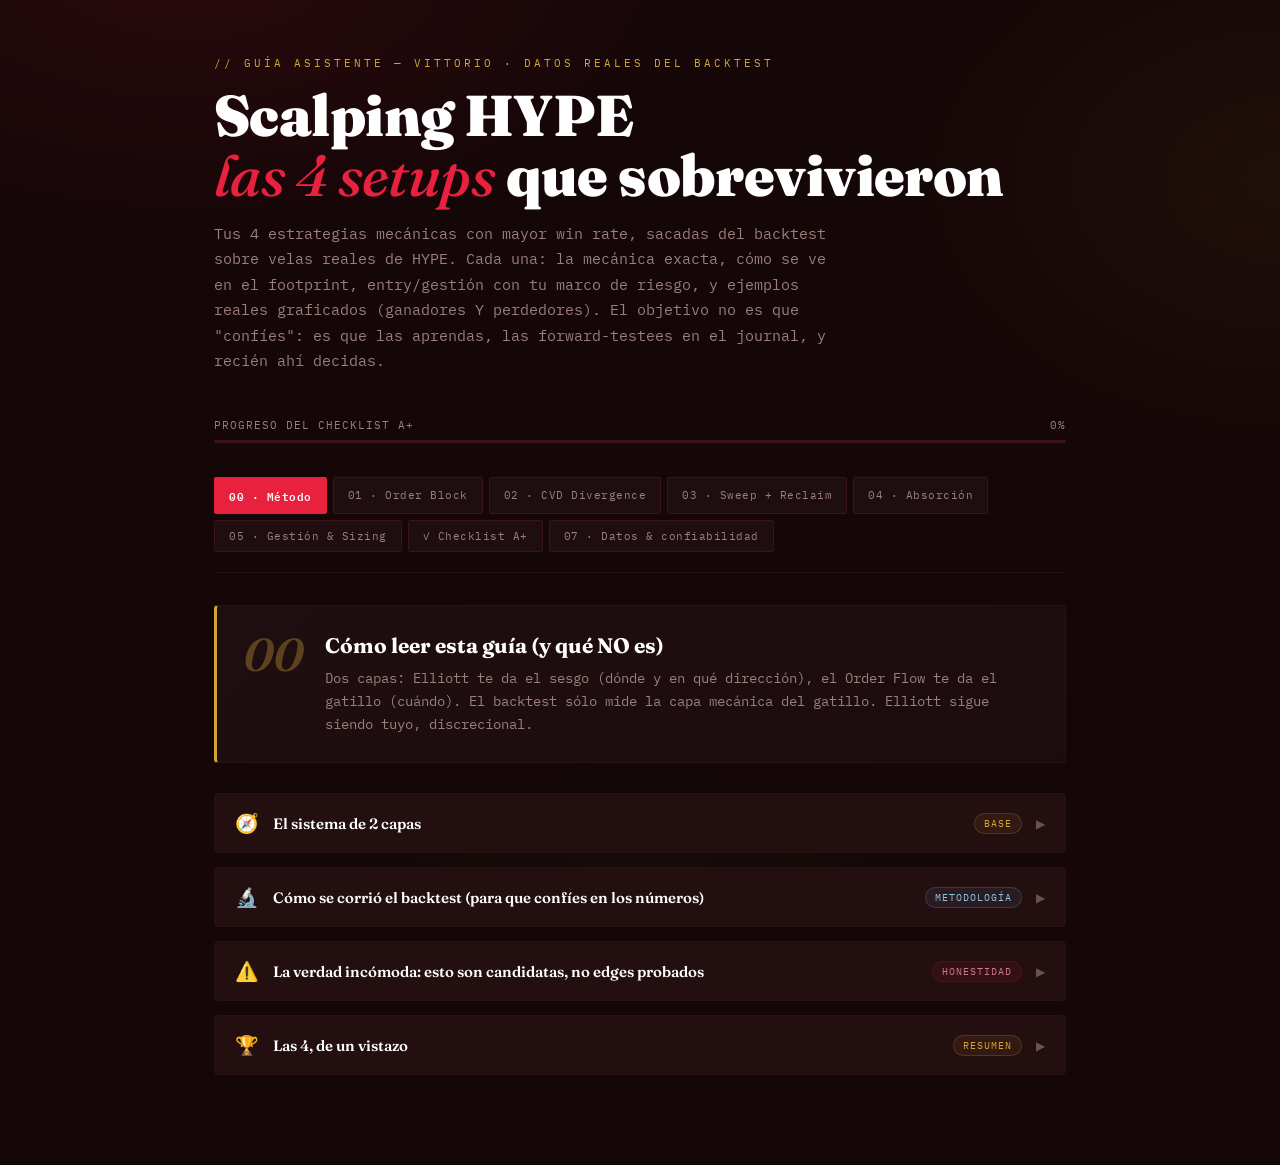
==== commit f330f989: "update" ====
--- a/web/static/guia-hype.html
+++ b/web/static/guia-hype.html
@@ -259,6 +259,7 @@
     <button class="tab" onclick="showPhase(4)">04 · Absorción</button>
     <button class="tab" onclick="showPhase(5)">05 · Gestión &amp; Sizing</button>
     <button class="tab" onclick="showPhase(6)">✓ Checklist A+</button>
+    <button class="tab" onclick="showPhase(7)">07 · Datos &amp; confiabilidad</button>
   </div>
 
   <!-- ===================== 00 · MÉTODO ===================== -->
@@ -1136,9 +1137,10 @@
         <div class="concept-body">
           <ul class="checklist">
             <li onclick="toggleCheck(this)"><span class="check-box"></span> ⭐ Patrón claro en el POI: OB retest / CVD divergence / sweep+reclaim / absorción</li>
-            <li onclick="toggleCheck(this)"><span class="check-box"></span> ⭐ Delta flip a favor en la vela de confirmación (rojo→verde para long)</li>
-            <li onclick="toggleCheck(this)"><span class="check-box"></span> Volumen &gt; media en la zona clave (spike)</li>
-            <li onclick="toggleCheck(this)"><span class="check-box"></span> CVD/delta acompañan; OI confirma; funding no extremo</li>
+            <li onclick="toggleCheck(this)"><span class="check-box"></span> ⭐ Footprint ATAS a favor: <span class="mono">absorcion_en_minimo</span>, <span class="mono">delta_reversal_intra_vela</span> o <span class="mono">delta_flip</span> (el cockpit lo marca en "Order flow ATAS")</li>
+            <li onclick="toggleCheck(this)"><span class="check-box"></span> Volumen ≥ 1.5x la media de 20 velas en la zona clave (<span class="mono">volume_x</span>)</li>
+            <li onclick="toggleCheck(this)"><span class="check-box"></span> Nada en contra: sin imbalance apilado del otro lado, CVD sin divergencia en contra, funding no extremo</li>
+            <li onclick="toggleCheck(this)"><span class="check-box"></span> Liquidaciones: ¿hubo flush del lado contrario (z ≥ 2.5)? Anotalo — es hipótesis, no requisito</li>
           </ul>
         </div>
       </div>
@@ -1159,6 +1161,102 @@
             <li onclick="toggleCheck(this)"><span class="check-box"></span> No vengo de 2 pérdidas seguidas hoy (si sí: apago)</li>
           </ul>
           <div class="warn-box" style="margin-top:12px">Regla de oro: si el conteo no está claro o el order flow no confirma, NO se opera. La paciencia es la ventaja de la cuenta chica.</div>
+        </div>
+      </div>
+
+    </div>
+  </div>
+
+  <!-- ===================== 07 · DATOS & CONFIABILIDAD ===================== -->
+  <div class="phase" id="phase-7" style="--phase-color: #4fc3d9">
+    <div class="phase-header">
+      <div class="phase-num">07</div>
+      <div class="phase-info">
+        <h2>Datos &amp; confiabilidad</h2>
+        <p>Cada regla de esta guía traducida a un dato medible: qué lo mide, de dónde sale y con qué umbral. Y cómo saber si de verdad sube el win rate sin engañarte.</p>
+      </div>
+    </div>
+
+    <div class="concepts">
+
+      <div class="concept-card open" onclick="toggleCard(this)">
+        <div class="concept-header">
+          <span class="concept-icon">📡</span>
+          <span class="concept-title">De dónde salen los datos</span>
+          <span class="concept-tag">FUENTES</span>
+          <span class="chevron">▶</span>
+        </div>
+        <div class="concept-body">
+          <div style="overflow-x:auto">
+          <table class="struct-table">
+            <tr><th>Fuente</th><th>Qué aporta</th><th>Cómo llega</th></tr>
+            <tr><td>ATAS (indicador <span class="mono">Trading Helper Bridge</span>)</td><td>Footprint por nivel (bid/ask), delta, max/min delta intra-vela, OI por vela, POC, value area, big trades agregados, DOM ±1%</td><td>POST cada 2 s a <span class="mono">/api/atas/ingest</span>, se guarda en <span class="mono">data/atas.db</span></td></tr>
+            <tr><td>Bybit + Binance (websocket público)</td><td>Liquidaciones en vivo: quién está siendo forzado a cerrar</td><td>Corre con el cockpit; <span class="mono">data/liquidations.db</span>. Bybit completo, Binance muestreado (1 por segundo)</td></tr>
+            <tr><td>Binance Futures (REST)</td><td>Velas, aggTrades, OI, funding, long/short ratio</td><td>Como hasta ahora</td></tr>
+            <tr><td>Tu contexto (<span class="mono">context/HYPEUSDT.yaml</span>)</td><td>POI, invalidación, targets, onda</td><td>Lo editás en el cockpit</td></tr>
+          </table>
+          </div>
+          <div class="uncertain-box">Liquidaciones: el z-score necesita ≥ 6 h de historial grabado. Antes de eso el panel dice "juntando historial" y la condición no cuenta.</div>
+        </div>
+      </div>
+
+      <div class="concept-card" onclick="toggleCard(this)">
+        <div class="concept-header">
+          <span class="concept-icon">🎯</span>
+          <span class="concept-title">El gatillo de 4 señales, en datos</span>
+          <span class="concept-tag">LONG / SHORT</span>
+          <span class="chevron">▶</span>
+        </div>
+        <div class="concept-body">
+          <div style="overflow-x:auto">
+          <table class="struct-table">
+            <tr><th>Señal</th><th>LONG — dato y umbral</th><th>SHORT — espejo</th></tr>
+            <tr><td>1 · Toca mi línea</td><td><span class="mono">price_in_poi</span>: precio dentro del POI ±0.1%</td><td>Igual, en resistencia</td></tr>
+            <tr><td>2 · Pincha y vuelve</td><td><span class="mono">absorcion_en_minimo</span>: ≥35% del volumen de la vela en el 25% inferior, delta de esa zona negativo, cierre en la mitad superior</td><td><span class="mono">absorcion_en_maximo</span></td></tr>
+            <tr><td>3 · Barra gigante</td><td><span class="mono">volume_x ≥ 1.5</span> vs media de 20 velas cerradas</td><td>Igual</td></tr>
+            <tr><td>4 · Delta rojo → verde</td><td><span class="mono">delta_reversal_intra_vela</span>: min delta ≤ −15% del volumen y cierra delta positivo · o <span class="mono">delta_flip</span>: vela previa ≤ −10% vol, actual ≥ +10% vol</td><td>max delta ≥ +15% y cierra negativo · flip verde → rojo</td></tr>
+            <tr><td>En contra (frena)</td><td><span class="mono">imbalance_apilado_vendedor</span>: 3+ niveles seguidos con bid ≥ 3x el ask diagonal</td><td><span class="mono">imbalance_apilado_comprador</span></td></tr>
+          </table>
+          </div>
+          <div class="warn-box">Con ATAS conectado, un A+ en POI SIN la señal 2 o 4 baja a B. Si el footprint marca solo señales en contra, también baja a B. Sin ATAS el A+ se mantiene pero la alerta dice "sin ATAS".</div>
+        </div>
+      </div>
+
+      <div class="concept-card" onclick="toggleCard(this)">
+        <div class="concept-header">
+          <span class="concept-icon">🧩</span>
+          <span class="concept-title">Cada setup y el dato que lo confirma</span>
+          <span class="concept-tag">SETUPS</span>
+          <span class="chevron">▶</span>
+        </div>
+        <div class="concept-body">
+          <div style="overflow-x:auto">
+          <table class="struct-table">
+            <tr><th>Setup</th><th>Confirmación de datos</th><th>Lo que lo invalida</th></tr>
+            <tr><td>OB retest</td><td>Absorción en el borde del OB + volumen ≥ 1.5x; POC de la vela dentro del OB</td><td>Imbalance apilado en contra atravesando el OB</td></tr>
+            <tr><td>CVD divergence</td><td>CVD ATAS: precio hace nuevo mínimo y el delta de las últimas 5 velas es mayor que el de las 5 anteriores</td><td>Divergencia que se "cura": nuevo mínimo con delta más negativo</td></tr>
+            <tr><td>Sweep + reclaim</td><td>Mecha bajo el nivel + delta reversal intra-vela + flush de liquidaciones de longs (si hay historial)</td><td>Cierre bajo el nivel con delta negativo sostenido</td></tr>
+            <tr><td>Absorción</td><td><span class="mono">absorcion_en_minimo</span> + big trades compradores netos en 15 min</td><td>Delta de la zona sigue negativo y el cierre queda abajo</td></tr>
+          </table>
+          </div>
+        </div>
+      </div>
+
+      <div class="concept-card" onclick="toggleCard(this)">
+        <div class="concept-header">
+          <span class="concept-icon">📏</span>
+          <span class="concept-title">Cómo subir el WR sin engañarte</span>
+          <span class="concept-tag">CONFIABILIDAD</span>
+          <span class="chevron">▶</span>
+        </div>
+        <div class="concept-body">
+          <ul class="steps">
+            <li><span class="step-num">1</span> El WR solo no alcanza: con TP más cerca sube el WR y baja la ganancia por trade. Lo que importa es WR <strong>y</strong> expectancy en R, después de comisiones.</li>
+            <li><span class="step-num">2</span> Cada alerta queda registrada con sus datos y se resuelve sola (TP / SL / 4 h). El panel "Señales forward" del cockpit muestra WR con intervalo de confianza, con y sin cada dato.</li>
+            <li><span class="step-num">3</span> Los umbrales de arriba se fijaron ANTES de ver resultados. No se tocan mirando el journal: eso es volver a elegir "el mejor de mil intentos".</li>
+            <li><span class="step-num">4</span> Muestra real: con WR ~40%, el intervalo es ±10 pp a 100 señales. Para afirmar que un dato sube el WR de 35% a 45% hacen falta ~375 señales por grupo. A 30 recién se mira; no se concluye.</li>
+            <li><span class="step-num">5</span> Recién cuando una hipótesis se confirma forward, pasa a pesar en el score. Ver <span class="mono">notes/research/confiabilidad-win-rate.md</span>.</li>
+          </ul>
         </div>
       </div>
 
